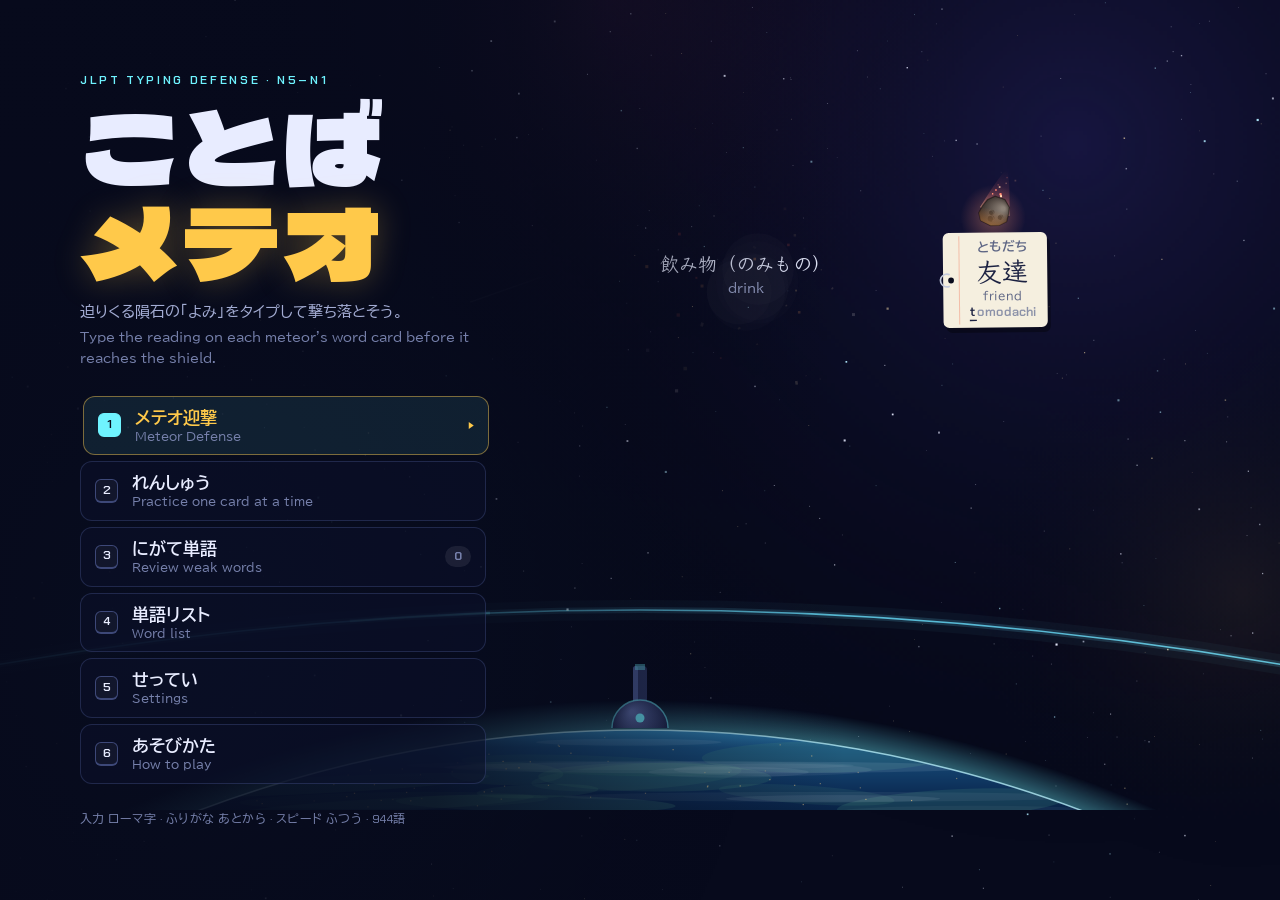
==== docs/index.html @ 87878b34 "Add Kotoba Meteor, a typing game for JLPT learners Type the reading on each meteor's word card to sh" ====
<!doctype html>
<html lang="ja">
<head>
<meta charset="utf-8">
<meta name="viewport" content="width=device-width, initial-scale=1, viewport-fit=cover">
<link rel="icon" href="data:image/svg+xml,%3Csvg xmlns='http://www.w3.org/2000/svg' viewBox='0 0 64 64'%3E%3Crect width='64' height='64' rx='14' fill='%23070a1c'/%3E%3Cpath d='M12 8 L36 32' stroke='%23ff9d3b' stroke-width='9' stroke-linecap='round' opacity='.55'/%3E%3Ccircle cx='39' cy='36' r='14' fill='%238d8278'/%3E%3Ccircle cx='35' cy='32' r='3.5' fill='%23564c46'/%3E%3Crect x='20' y='50' width='30' height='6' rx='2' fill='%23f5efdf'/%3E%3C/svg%3E">
<title>ことばメテオ</title>
<meta name="description" content="JLPT N5–N1 vocabulary typing game: shoot down meteors by typing the reading.">
<link rel="preconnect" href="https://fonts.googleapis.com">
<link rel="preconnect" href="https://fonts.gstatic.com" crossorigin>
<link rel="stylesheet" href="https://fonts.googleapis.com/css2?family=BIZ+UDPGothic:wght@400;700&family=Chakra+Petch:wght@500;600;700&family=Dela+Gothic+One&family=Klee+One:wght@600&display=swap">
<link rel="stylesheet" href="https://fonts.googleapis.com/css2?family=Yuji+Syuku&text=%E7%A7%80%E5%84%AA%E8%89%AF%E5%8F%AF%E4%B8%8D&display=swap">
<style>
/* Layout: full-bleed starfield canvas; console panels anchored left over the live demo;
   the study card is the one centered object. One deliberate dark look (deep space). */
:root {
  color-scheme: dark;
  /* palette */
  --space: #070a1c;   /* deep space */
  --star: #e8ecff;    /* text */
  --beam: #6ff3ff;    /* laser, focus, progress */
  --gold: #ffc94a;    /* score, primary action */
  --shu: #ee4b2b;     /* 朱 vermilion: red pen, hanko stamp */
  --paper: #f5efdf;   /* word-card paper */
  /* derived */
  --ink: #1c2242;
  --pencil: #5d6584;
  --haze: #a3acd3;
  --dim: #7680ab;
  --hull: rgba(12, 17, 42, 0.88);
  --hull-solid: #0c112a;
  --line: rgba(140, 160, 255, 0.18);
  --line-strong: rgba(140, 160, 255, 0.36);
  --beam-wash: rgba(111, 243, 255, 0.09);
  --scrim: rgba(7, 10, 28, 0.72);
  /* type */
  --font-display: "Dela Gothic One", "BIZ UDPGothic", "Hiragino Sans", sans-serif;
  --font-body: "BIZ UDPGothic", "Hiragino Sans", "Yu Gothic UI", "Yu Gothic", "Noto Sans JP", system-ui, sans-serif;
  --font-card: "Klee One", "BIZ UDPGothic", "Hiragino Mincho ProN", "Yu Mincho", serif;
  --font-hud: "Chakra Petch", "BIZ UDPGothic", ui-monospace, Menlo, Consolas, monospace;
  --font-stamp: "Yuji Syuku", "Klee One", "Hiragino Mincho ProN", serif;
  --radius: 12px;
}

[hidden] { display: none !important; }
*, *::before, *::after { box-sizing: border-box; }
html, body { height: 100%; }
body {
  margin: 0;
  background: var(--space);
  color: var(--star);
  font-family: var(--font-body);
  font-size: 15px;
  line-height: 1.6;
  overflow: hidden;
  -webkit-font-smoothing: antialiased;
}
#cv { position: fixed; inset: 0; width: 100%; height: 100%; display: block; }

#ui {
  position: fixed; inset: 0;
  display: grid;
  pointer-events: none;
  padding-top: env(safe-area-inset-top, 0px);
  padding-bottom: env(safe-area-inset-bottom, 0px);
  padding-left: max(16px, env(safe-area-inset-left, 0px));
  padding-right: max(16px, env(safe-area-inset-right, 0px));
}
.screen {
  grid-area: 1 / 1;
  min-width: 0; min-height: 0;
  overflow-y: auto;
  pointer-events: auto;
  display: grid;
  grid-template-columns: minmax(0, 1fr);
  padding-block: 24px;
}
.sr { position: absolute; width: 1px; height: 1px; overflow: hidden; clip: rect(0 0 0 0); white-space: nowrap; }
.en { display: block; color: var(--dim); font-size: 0.86em; }
small { font-size: 0.78em; }
kbd {
  font-family: var(--font-hud); font-size: 0.82em; font-weight: 600;
  display: inline-block; min-width: 1.9em; padding: 0.05em 0.45em; text-align: center;
  border: 1px solid var(--line-strong); border-bottom-width: 2px; border-radius: 6px;
  color: var(--star); background: rgba(255, 255, 255, 0.04);
}
code { font-family: var(--font-hud); color: var(--beam); font-size: 0.95em; }
button { font: inherit; color: inherit; }
button:focus-visible, input:focus-visible { outline: 2px solid var(--gold); outline-offset: 2px; }

/* ---------- title ---------- */
#scr-title { align-items: center; }
#scr-title::before {
  content: ""; position: fixed; inset: 0; z-index: -1; pointer-events: none;
  background: linear-gradient(90deg, rgba(7, 10, 28, 0.94) 0%, rgba(7, 10, 28, 0.78) 34%, rgba(7, 10, 28, 0) 66%);
}
.title-wrap { width: min(100%, 470px); display: grid; gap: clamp(14px, 3.4vh, 26px); padding-left: clamp(0px, 5vw, 64px); }
.eyebrow {
  margin: 0; font-family: var(--font-hud); font-weight: 600; font-size: 12px;
  letter-spacing: 0.22em; text-transform: uppercase; color: var(--beam);
}
.logo { margin: 6px 0 0; font-family: var(--font-display); font-weight: 400; font-size: clamp(44px, min(8.5vw, 12vh), 100px); line-height: 0.95; letter-spacing: 0.01em; }
.logo span { display: block; }
.logo .l2 { color: var(--gold); text-shadow: 0 0 34px rgba(255, 201, 74, 0.28); }
.lede { margin: 14px 0 0; color: var(--haze); text-wrap: pretty; }
.lede .en { margin-top: 4px; }
.menu { display: grid; gap: clamp(4px, 0.8vh, 6px); }
@media (max-height: 760px) { .mi { padding-block: 7px; } .lede { margin-top: 8px; } }
.mi {
  display: grid; grid-template-columns: auto 1fr auto; align-items: center; gap: 14px;
  padding: 10px 14px; text-align: left; cursor: pointer;
  background: rgba(12, 17, 42, 0.55); border: 1px solid var(--line); border-radius: var(--radius);
  transition: background-color 0.15s, border-color 0.15s, transform 0.15s;
}
.mi kbd { transition: background-color 0.15s, color 0.15s; }
.mi-t { display: grid; line-height: 1.3; }
.mi-t b { font-size: 17px; }
.mi-t small { color: var(--dim); font-size: 12px; }
.mi-go { color: var(--gold); font-size: 12px; }
.mi:hover, .mi:focus-visible { background: var(--beam-wash); border-color: var(--beam); outline: none; }
@media (hover: hover) and (min-width: 761px) { .mi:hover, .mi:focus-visible { transform: translateX(3px); } }
.mi:hover kbd, .mi:focus-visible kbd { background: var(--beam); color: var(--space); border-color: var(--beam); }
.mi.primary { border-color: rgba(255, 201, 74, 0.45); }
.mi.primary b { color: var(--gold); }
.badge {
  min-width: 26px; padding: 1px 8px; border-radius: 999px; text-align: center;
  font-family: var(--font-hud); font-size: 12px; font-weight: 700;
  background: var(--shu); color: #fff;
}
.badge[data-zero] { background: rgba(255, 255, 255, 0.08); color: var(--dim); }
.status { margin: 0; font-size: 12px; color: var(--dim); font-family: var(--font-hud); letter-spacing: 0.04em; }
.touch-note { display: none; margin: 0; padding: 10px 12px; border: 1px solid rgba(238, 75, 43, 0.5); border-radius: 10px; color: #ffd0c6; font-size: 13px; }
@media (hover: none) and (pointer: coarse) { .touch-note { display: block; } }
@media (max-width: 760px) {
  #scr-title::before { background: var(--scrim); }
  .title-wrap { padding-left: 0; margin: 0 auto; }
}

/* ---------- panels ---------- */
.panel {
  width: min(100%, 1000px); margin: auto;
  display: grid; gap: 20px; align-content: start;
  padding: clamp(18px, 3vw, 30px);
  background: var(--hull);
  border: 1px solid var(--line); border-radius: 18px;
  box-shadow: 0 30px 80px rgba(0, 0, 0, 0.5);
  backdrop-filter: blur(8px); -webkit-backdrop-filter: blur(8px);
}
.panel.narrow { width: min(100%, 760px); }
.panel-head { display: flex; align-items: center; gap: 12px 18px; flex-wrap: wrap; }
.panel-head h2, .panel h2 { margin: 0; font-size: 22px; line-height: 1.3; text-wrap: balance; }
h2 small, h3 small { font-weight: 400; color: var(--dim); margin-left: 6px; font-size: 13px; }
h3 { margin: 0; font-size: 16px; }
.back {
  padding: 7px 12px; border-radius: 9px; cursor: pointer;
  border: 1px solid var(--line); background: transparent; color: var(--haze); font-size: 14px;
}
.back small { color: var(--dim); }
.back:hover { border-color: var(--line-strong); color: var(--star); }
.note { margin: 0; color: var(--haze); font-size: 14px; max-width: 64em; }
.note .en { margin-top: 2px; }
.note.small { font-size: 12.5px; }

.btn {
  display: inline-flex; flex-direction: column; align-items: flex-start; gap: 1px;
  padding: 10px 16px; border-radius: 10px; cursor: pointer; line-height: 1.3;
  border: 1px solid var(--line-strong); background: rgba(255, 255, 255, 0.04);
  font-weight: 700; font-size: 15px; text-align: left;
}
.btn small { font-weight: 400; color: var(--dim); font-size: 11.5px; }
.btn:hover { border-color: var(--beam); background: var(--beam-wash); }
.btn.primary { background: var(--gold); color: var(--ink); border-color: var(--gold); }
.btn.primary small { color: rgba(28, 34, 66, 0.72); }
.btn.primary:hover { filter: brightness(1.06); }
.btn.danger { border-color: rgba(238, 75, 43, 0.6); color: #ffc2b6; }
.btn.danger.armed { background: var(--shu); color: #fff; border-color: var(--shu); }
.btn:disabled { opacity: 0.4; cursor: not-allowed; }
.row-actions { display: flex; flex-wrap: wrap; gap: 10px; }
.col-actions { display: grid; gap: 8px; }
.col-actions .btn { width: 100%; }

/* ---------- options (segmented) ---------- */
.opts { display: grid; gap: 14px; align-content: start; }
.opt { display: grid; gap: 6px; min-width: 0; }
.opt-label { font-size: 13px; font-weight: 700; color: var(--haze); }
.opt-label small { font-weight: 400; color: var(--dim); margin-left: 6px; font-size: 11.5px; }
.seg { display: flex; gap: 4px; padding: 4px; border: 1px solid var(--line); border-radius: 11px; background: rgba(0, 0, 0, 0.22); }
.seg button {
  flex: 1 1 0; min-width: 0; padding: 7px 8px; border: 0; border-radius: 8px; cursor: pointer;
  background: transparent; color: var(--haze); font-size: 14px; font-weight: 700; line-height: 1.25;
}
.seg button small { display: block; font-weight: 400; font-size: 11px; color: var(--dim); }
.seg button:hover { color: var(--star); background: rgba(255, 255, 255, 0.05); }
.seg button[aria-checked="true"] { background: var(--beam); color: var(--space); }
.seg button[aria-checked="true"] small { color: rgba(7, 10, 28, 0.66); }
.settings-grid { grid-template-columns: repeat(auto-fit, minmax(min(100%, 280px), 1fr)); gap: 16px 20px; }
.danger-zone {
  display: flex; align-items: center; justify-content: space-between; gap: 12px; flex-wrap: wrap;
  padding: 14px 16px; border: 1px dashed rgba(238, 75, 43, 0.4); border-radius: 12px;
}
.danger-zone small { display: block; color: var(--dim); font-size: 12px; }

/* ---------- level select ---------- */
.select-body { display: grid; grid-template-columns: minmax(0, 1.4fr) minmax(0, 1fr); gap: 24px; align-items: start; }
@media (max-width: 780px) { .select-body { grid-template-columns: minmax(0, 1fr); } }
.levels { display: grid; gap: 8px; }
.lv {
  width: 100%; cursor: pointer; text-align: left;
  display: grid; grid-template-columns: 70px minmax(0, 1fr) auto; grid-template-areas: "tag name meta" "tag bar bar";
  gap: 6px 14px; align-items: center;
  padding: 12px 16px; border-radius: 12px;
  border: 1px solid var(--line); background: rgba(255, 255, 255, 0.025);
  transition: background-color 0.15s, color 0.15s, transform 0.15s;
}
.lv:hover { border-color: var(--line-strong); }
.lv-tag { grid-area: tag; font-family: var(--font-display); font-size: 30px; line-height: 1; }
.lv-name { grid-area: name; font-weight: 700; min-width: 0; }
.lv-name small { color: var(--dim); font-weight: 400; margin-left: 6px; }
.lv-meta { grid-area: meta; font-family: var(--font-hud); font-size: 12px; color: var(--haze); text-align: right; font-variant-numeric: tabular-nums; }
.lv-bar { grid-area: bar; height: 4px; border-radius: 2px; overflow: hidden; background: rgba(255, 255, 255, 0.08); }
.lv-bar i { display: block; height: 100%; background: var(--beam); }
.lv[aria-checked="true"] {
  background: var(--paper); color: var(--ink); border-color: var(--paper);
  box-shadow: 0 12px 32px rgba(0, 0, 0, 0.4); transform: translateX(4px);
}
.lv[aria-checked="true"] .lv-name small, .lv[aria-checked="true"] .lv-meta { color: var(--pencil); }
.lv[aria-checked="true"] .lv-bar { background: rgba(28, 34, 66, 0.12); }
.lv[aria-checked="true"] .lv-bar i { background: var(--shu); }
.lv:disabled { opacity: 0.45; cursor: not-allowed; }
@media (max-width: 520px) {
  .lv { grid-template-columns: 54px minmax(0, 1fr); grid-template-areas: "tag name" "tag meta" "tag bar"; padding: 10px 12px; }
  .lv-tag { font-size: 24px; }
  .lv-meta { text-align: left; }
}
.launch {
  margin-top: 8px; width: 100%; cursor: pointer;
  display: flex; align-items: center; justify-content: space-between; gap: 12px;
  padding: 14px 20px; border: 0; border-radius: 12px;
  background: var(--gold); color: var(--ink);
  font-family: var(--font-display); font-size: 26px;
  box-shadow: 0 10px 30px rgba(255, 201, 74, 0.22);
}
.launch small { font-family: var(--font-hud); font-size: 13px; font-weight: 700; letter-spacing: 0.18em; }
.launch:hover { filter: brightness(1.06); }

/* ---------- word rows (weak list, results) ---------- */
.wordrows { list-style: none; margin: 0; padding: 0; display: grid; gap: 6px; }
.wr {
  display: grid; grid-template-columns: auto minmax(4.5em, max-content) minmax(0, 1fr) minmax(0, 1.4fr) auto; align-items: center; gap: 4px 14px;
  padding: 8px 12px; border-radius: 10px; background: rgba(255, 255, 255, 0.03); border: 1px solid var(--line);
}
.wr-w { font-family: var(--font-card); font-weight: 600; font-size: 22px; line-height: 1.2; }
.wr-r { color: var(--haze); line-height: 1.3; min-width: 0; }
.wr-r i { display: block; font-style: normal; font-family: var(--font-hud); color: var(--dim); font-size: 12px; }
.wr-m { color: var(--haze); font-size: 13.5px; min-width: 0; }
.wr-tag { font-size: 12px; font-weight: 700; white-space: nowrap; padding: 2px 8px; border-radius: 999px; border: 1px solid currentColor; }
.wr-tag.hit { color: #ff9c86; }
.wr-tag.hint { color: var(--gold); }
.wr-tag.miss { color: var(--haze); }
.wr-tag.ok { color: var(--beam); }
@media (max-width: 620px) {
  .wr { grid-template-columns: auto minmax(0, max-content) minmax(0, 1fr); }
  .wr-m { grid-column: 2 / -1; }
  .wr-tag { grid-column: 2 / -1; justify-self: start; }
}
.say {
  width: 32px; height: 32px; display: grid; place-items: center; cursor: pointer;
  border-radius: 50%; border: 1px solid var(--line-strong); background: transparent; color: var(--beam);
}
.say:hover { background: var(--beam-wash); }
.say svg { width: 15px; height: 15px; }
.empty { padding: 26px; text-align: center; color: var(--dim); border: 1px dashed var(--line-strong); border-radius: 12px; }

/* ---------- word list ---------- */
.words-tools { display: flex; flex-wrap: wrap; gap: 12px; align-items: center; justify-content: space-between; }
.tabs { display: flex; flex-wrap: wrap; gap: 4px; }
.tabs button {
  padding: 6px 12px; border-radius: 8px; cursor: pointer; font-weight: 700; font-size: 14px;
  border: 1px solid var(--line); background: transparent; color: var(--haze);
}
.tabs button[aria-selected="true"] { background: var(--paper); color: var(--ink); border-color: var(--paper); }
.search input {
  width: min(100%, 300px); padding: 8px 12px; border-radius: 9px;
  border: 1px solid var(--line-strong); background: rgba(0, 0, 0, 0.25); color: var(--star); font: inherit; font-size: 14px;
}
.table-wrap { overflow: auto; max-height: min(58vh, 640px); border: 1px solid var(--line); border-radius: 12px; }
.table-wrap.plain { max-height: none; }
table { border-collapse: collapse; width: 100%; min-width: 640px; }
.tips { min-width: 520px; }
th, td { padding: 7px 12px; text-align: left; border-bottom: 1px solid var(--line); vertical-align: middle; }
th { position: sticky; top: 0; z-index: 1; background: var(--hull-solid); font-size: 12px; color: var(--haze); white-space: nowrap; }
th small { color: var(--dim); font-weight: 400; }
td.w { font-family: var(--font-card); font-weight: 600; font-size: 20px; white-space: nowrap; }
td.r { color: var(--haze); white-space: nowrap; }
td.ro { font-family: var(--font-hud); color: var(--dim); font-size: 13px; }
td.m { color: var(--haze); font-size: 13.5px; }
td.rec { font-family: var(--font-hud); font-size: 12px; color: var(--dim); white-space: nowrap; font-variant-numeric: tabular-nums; }
td.rec .weak { color: #ff9c86; font-weight: 700; }
td.rec .good { color: var(--beam); }
.tips td:first-child { font-family: var(--font-card); font-size: 18px; white-space: nowrap; }
.tips td.tip-en { color: var(--dim); font-size: 13px; }

/* ---------- how to ---------- */
.howto { margin: 0; padding-left: 1.4em; display: grid; gap: 14px; max-width: 62em; }
.howto li::marker { font-family: var(--font-hud); color: var(--beam); }
.howto b { display: block; font-size: 16px; }
.howto span { display: block; color: var(--haze); }
.howto-keys { display: flex; flex-wrap: wrap; gap: 10px 22px; color: var(--haze); }
.howto-keys small { color: var(--dim); }

/* ---------- practice ---------- */
#scr-practice { align-items: start; }
.practice { width: min(100%, 860px); margin: 0 auto; display: grid; gap: 16px; }
.p-head { display: flex; align-items: center; gap: 10px 16px; flex-wrap: wrap; }
.p-level { font-weight: 700; color: var(--haze); }
.p-stats { margin-left: auto; display: flex; gap: 18px; font-family: var(--font-hud); font-variant-numeric: tabular-nums; }
.p-stats span { display: grid; line-height: 1.15; text-align: right; }
.p-stats small { font-size: 10px; letter-spacing: 0.16em; color: var(--dim); }
.p-stats b { font-size: 18px; }
.p-progress { height: 4px; border-radius: 2px; overflow: hidden; background: rgba(255, 255, 255, 0.08); }
.p-progress i { display: block; height: 100%; width: 0; background: var(--beam); transition: width 0.3s; }
.p-card {
  position: relative; min-height: 270px;
  display: grid; justify-items: center; align-content: center; gap: 4px;
  padding: 26px 30px 24px 64px; text-align: center;
  background: var(--paper); color: var(--ink); border-radius: 16px;
  box-shadow: 0 26px 60px rgba(0, 0, 0, 0.5);
}
.p-card::before {
  content: ""; position: absolute; left: 22px; top: 50%; width: 14px; height: 14px; margin-top: -7px;
  border-radius: 50%; background: var(--space); box-shadow: inset 0 1px 3px rgba(0, 0, 0, 0.7);
}
.p-card::after {
  content: ""; position: absolute; left: 4px; top: 50%; width: 34px; height: 34px; margin-top: -17px;
  border-radius: 50%; border: 3px solid #c3c9dc; border-right-color: transparent; transform: rotate(-12deg);
}
.p-card > .p-rule { position: absolute; left: 48px; top: 10px; bottom: 10px; width: 1px; background: rgba(238, 75, 43, 0.3); }
.p-prompt { font-weight: 700; font-size: clamp(22px, 4vw, 30px); line-height: 1.3; }
.p-prompt:empty, .p-mean:empty { display: none; }
.p-furi { font-weight: 700; font-size: 20px; letter-spacing: 0.08em; color: var(--pencil); min-height: 1.5em; }
.p-word { font-family: var(--font-card); font-weight: 600; font-size: clamp(44px, 9vw, 78px); line-height: 1.15; }
.p-word:empty { display: none; }
.p-mean { color: var(--pencil); font-size: 16px; }
.p-roma { font-family: var(--font-hud); font-size: 24px; font-weight: 600; letter-spacing: 0.05em; color: #8b91a8; min-height: 1.5em; margin-top: 4px; }
.p-roma .next { color: var(--ink); text-decoration: underline; text-decoration-thickness: 2px; text-underline-offset: 6px; }
.p-roma .caret { color: var(--pencil); animation: blink 1s steps(1) infinite; }
.done { color: var(--shu); }
.p-card.shake { animation: shake 0.24s; }
.p-card.good { box-shadow: 0 0 0 3px var(--beam), 0 26px 60px rgba(0, 0, 0, 0.5); }
.p-mark { position: absolute; right: 22px; top: 16px; width: 70px; height: 70px; overflow: visible; }
.p-mark path, .p-mark ellipse { fill: none; stroke: var(--shu); stroke-width: 5; stroke-linecap: round; stroke-linejoin: round; stroke-dasharray: 300; stroke-dashoffset: 300; animation: draw 0.45s ease-out forwards; }
.p-help { margin: 0; text-align: center; color: var(--dim); font-size: 13px; }

/* ---------- on-screen keyboard ---------- */
.kb { --u: clamp(22px, 5.4vw, 46px); --g: clamp(3px, 0.6vw, 5px); display: grid; gap: var(--g); justify-content: center; user-select: none; }
.kb[hidden] { display: none; }
.kb-row { display: flex; gap: var(--g); padding-left: calc(var(--indent, 0) * var(--u)); }
.kb-key {
  position: relative; width: var(--u); height: calc(var(--u) * 1.06); flex: none;
  display: grid; place-items: center; border-radius: 7px;
  background: rgba(255, 255, 255, 0.05); border: 1px solid var(--line);
  color: var(--haze); font-weight: 700; font-size: calc(var(--u) * 0.38);
  transition: background-color 0.1s, color 0.1s;
}
.kb-key i { position: absolute; right: 4px; bottom: 1px; font-style: normal; font-family: var(--font-hud); font-size: calc(var(--u) * 0.22); color: var(--dim); }
.kb-key s { position: absolute; left: 4px; top: 1px; text-decoration: none; font-size: calc(var(--u) * 0.24); color: var(--dim); }
.kb-key.home::after { content: ""; position: absolute; bottom: 4px; left: 35%; width: 30%; height: 2px; border-radius: 1px; background: var(--dim); }
.kb-key.wide { width: calc(var(--u) * 1.7); font-size: calc(var(--u) * 0.26); }
.kb-key.next { background: var(--beam); color: var(--space); border-color: var(--beam); box-shadow: 0 0 18px rgba(111, 243, 255, 0.55); }
.kb-key.next i, .kb-key.next s { color: rgba(7, 10, 28, 0.7); }

/* ---------- pause ---------- */
#scr-pause { place-items: center; }
#scr-pause::before { content: ""; position: fixed; inset: 0; z-index: -1; background: var(--scrim); }
.panel.pause { width: min(100%, 360px); }

/* ---------- result ---------- */
.result { width: min(100%, 980px); }
.r-top { display: grid; grid-template-columns: auto minmax(0, 1fr); gap: 20px 32px; align-items: center; }
@media (max-width: 640px) { .r-top { grid-template-columns: minmax(0, 1fr); justify-items: start; } }
.stamp-wrap { display: grid; justify-items: center; gap: 8px; }
.stamp {
  width: 148px; height: 148px; border-radius: 50%;
  display: grid; place-items: center;
  border: 6px solid var(--shu); color: var(--shu);
  box-shadow: inset 0 0 0 4px rgba(7, 10, 28, 0.9), inset 0 0 0 6px var(--shu);
  font-family: var(--font-stamp); font-size: 80px; line-height: 1;
  transform: rotate(-9deg);
  animation: stamp 0.5s cubic-bezier(0.2, 1.4, 0.4, 1) both;
}
.stamp.two { font-size: 54px; }
.stamp-en { font-family: var(--font-hud); font-size: 12px; letter-spacing: 0.2em; text-transform: uppercase; color: var(--shu); }
.r-head { display: grid; gap: 8px; min-width: 0; }
.r-head h2 { font-size: 28px; }
.r-msg { margin: 0; color: var(--haze); }
.r-stats { display: grid; grid-template-columns: repeat(auto-fit, minmax(118px, 1fr)); gap: 10px 18px; margin-top: 6px; }
.stat { display: grid; gap: 0; line-height: 1.25; }
.stat b { font-family: var(--font-hud); font-size: 26px; font-variant-numeric: tabular-nums; }
.stat b.gold { color: var(--gold); }
.stat span { font-size: 12px; color: var(--dim); }
.stat em { font-style: normal; font-size: 11px; color: var(--gold); font-family: var(--font-hud); letter-spacing: 0.1em; }
.r-review { display: grid; gap: 10px; }
.r-review .wordrows { max-height: min(38vh, 420px); overflow-y: auto; }

/* ---------- floating bits ---------- */
#pause-btn {
  position: fixed; z-index: 5; cursor: pointer;
  right: calc(16px + env(safe-area-inset-right, 0px)); bottom: calc(14px + env(safe-area-inset-bottom, 0px));
  padding: 6px 12px; border-radius: 9px; border: 1px solid var(--line-strong);
  background: rgba(12, 17, 42, 0.7); color: var(--haze); font-size: 14px;
}
#pause-btn small { color: var(--dim); }
#toast {
  position: fixed; z-index: 20; left: 50%; transform: translateX(-50%);
  bottom: calc(24px + env(safe-area-inset-bottom, 0px));
  max-width: calc(100% - 32px); padding: 10px 16px; border-radius: 10px;
  background: var(--hull-solid); border: 1px solid var(--line-strong); font-size: 14px;
  box-shadow: 0 10px 30px rgba(0, 0, 0, 0.5);
}

@keyframes shake { 0%, 100% { transform: translateX(0); } 25% { transform: translateX(-8px); } 50% { transform: translateX(7px); } 75% { transform: translateX(-4px); } }
@keyframes blink { 50% { opacity: 0; } }
@keyframes draw { to { stroke-dashoffset: 0; } }
@keyframes stamp { from { opacity: 0; transform: rotate(-9deg) scale(1.9); } to { opacity: 1; transform: rotate(-9deg) scale(1); } }
@media (prefers-reduced-motion: reduce) {
  *, *::before, *::after { animation-duration: 0.001ms !important; transition-duration: 0.001ms !important; }
}
</style>
</head>
<body>
<canvas id="cv" aria-hidden="true"></canvas>

<div id="ui" lang="ja">

  <!-- TITLE -->
  <section class="screen" id="scr-title" hidden>
    <div class="title-wrap">
      <div class="brand">
        <p class="eyebrow">JLPT Typing Defense · N5–N1</p>
        <h1 class="logo"><span class="l1">ことば</span><span class="l2">メテオ</span></h1>
        <p class="lede">迫りくる隕石の「よみ」をタイプして撃ち落とそう。<span class="en">Type the reading on each meteor's word card before it reaches the shield.</span></p>
      </div>
      <nav class="menu" aria-label="Main menu">
        <button class="mi primary" type="button" data-act="meteor"><kbd>1</kbd><span class="mi-t"><b>メテオ迎撃</b><small>Meteor Defense</small></span><span class="mi-go" aria-hidden="true">▶</span></button>
        <button class="mi" type="button" data-act="practice"><kbd>2</kbd><span class="mi-t"><b>れんしゅう</b><small>Practice one card at a time</small></span></button>
        <button class="mi" type="button" data-act="weak"><kbd>3</kbd><span class="mi-t"><b>にがて単語</b><small>Review weak words</small></span><span class="badge" id="weak-badge">0</span></button>
        <button class="mi" type="button" data-act="words"><kbd>4</kbd><span class="mi-t"><b>単語リスト</b><small>Word list</small></span></button>
        <button class="mi" type="button" data-act="settings"><kbd>5</kbd><span class="mi-t"><b>せってい</b><small>Settings</small></span></button>
        <button class="mi" type="button" data-act="howto"><kbd>6</kbd><span class="mi-t"><b>あそびかた</b><small>How to play</small></span></button>
      </nav>
      <p class="status" id="title-status"></p>
      <p class="touch-note">キーボードのあるパソコンで遊んでください。<span class="en">This game needs a physical keyboard.</span></p>
    </div>
  </section>

  <!-- LEVEL SELECT -->
  <section class="screen" id="scr-select" hidden>
    <div class="panel">
      <header class="panel-head">
        <button class="back" type="button" data-back>← もどる <small>Back</small></button>
        <h2 id="sel-title">メテオ迎撃 <small>Meteor Defense</small></h2>
      </header>
      <div class="select-body">
        <div class="levels" id="levels" role="radiogroup" aria-label="Level"></div>
        <div class="options">
          <div class="opts" id="sel-opts"></div>
          <button class="launch" type="button" id="launch"><span>発進</span><small>LAUNCH ⏎</small></button>
        </div>
      </div>
    </div>
  </section>

  <!-- WEAK WORDS -->
  <section class="screen" id="scr-weak" hidden>
    <div class="panel">
      <header class="panel-head">
        <button class="back" type="button" data-back>← もどる <small>Back</small></button>
        <h2>にがて単語 <small>Weak words</small></h2>
      </header>
      <p class="note">シールドに当たった単語や、ヒントを使った単語がここに集まります。ヒントなしで正しく打つと消えていきます。<span class="en">Words that hit the shield or needed a hint collect here. Type them right without a hint and they clear.</span></p>
      <div class="row-actions" id="weak-actions">
        <button class="btn primary" type="button" data-act="weak-meteor">メテオで復習 <small>Meteor review</small></button>
        <button class="btn" type="button" data-act="weak-practice">れんしゅうで復習 <small>Practice review</small></button>
      </div>
      <ul class="wordrows" id="weak-list"></ul>
    </div>
  </section>

  <!-- WORD LIST -->
  <section class="screen" id="scr-words" hidden>
    <div class="panel">
      <header class="panel-head">
        <button class="back" type="button" data-back>← もどる <small>Back</small></button>
        <h2>単語リスト <small>Word list</small></h2>
      </header>
      <div class="words-tools">
        <div class="tabs" id="word-tabs" role="tablist" aria-label="Level"></div>
        <label class="search" for="word-search"><span class="sr">Search</span>
          <input id="word-search" type="search" placeholder="検索 · 漢字 / かな / English" autocomplete="off" spellcheck="false">
        </label>
      </div>
      <p class="note small" id="word-count"></p>
      <div class="table-wrap">
        <table>
          <thead><tr><th><span class="sr">Listen</span></th><th>単語 <small>Word</small></th><th>よみ <small>Reading</small></th><th>ローマ字</th><th>意味 <small>Meaning</small></th><th>記録 <small>Record</small></th></tr></thead>
          <tbody id="word-tbody"></tbody>
        </table>
      </div>
    </div>
  </section>

  <!-- SETTINGS -->
  <section class="screen" id="scr-settings" hidden>
    <div class="panel narrow">
      <header class="panel-head">
        <button class="back" type="button" data-back>← もどる <small>Back</small></button>
        <h2>せってい <small>Settings</small></h2>
      </header>
      <div class="opts settings-grid" id="settings-opts"></div>
      <div class="danger-zone">
        <div><b>記録をリセット</b><small>Clears scores, weak words and learned spellings in this browser.</small></div>
        <button class="btn danger" type="button" id="reset-btn">リセット <small>Reset</small></button>
      </div>
      <p class="note small">記録はこのブラウザの中だけに保存されます。<span class="en">Progress is saved in this browser only.</span></p>
    </div>
  </section>

  <!-- HOW TO PLAY -->
  <section class="screen" id="scr-howto" hidden>
    <div class="panel narrow">
      <header class="panel-head">
        <button class="back" type="button" data-back>← もどる <small>Back</small></button>
        <h2>あそびかた <small>How to play</small></h2>
      </header>
      <ol class="howto">
        <li><b>単語カードの「よみ」をタイプ</b><span>隕石には単語カードがついています。よみを最後まで打つとレーザーで爆破。</span><span class="en">Each meteor carries a word card. Type its reading to the end and the laser destroys it.</span></li>
        <li><b>ふりがなは後から出る</b><span>「あとから」設定では数秒後にふりがなが出ます。出る前に打てばスコア ×1.5。</span><span class="en">With Delayed furigana the reading appears after a few seconds. Type it before then for a ×1.5 bonus.</span></li>
        <li><b>シールドを守る</b><span>隕石がシールドに当たると1ダメージ。5回で終わり。3ウェーブのあとに巨大隕石が来ます。</span><span class="en">A meteor that reaches the shield costs one cell; five and the mission ends. A giant meteor follows three waves.</span></li>
        <li><b>まちがえた単語は復習</b><span>当たった単語・ヒントを使った単語は「にがて単語」に入り、次から出やすくなります。</span><span class="en">Missed and hinted words go to Weak words and come up more often.</span></li>
      </ol>
      <div class="howto-keys">
        <span><kbd>Space</kbd> ヒント <small>Hint</small></span>
        <span><kbd>Backspace</kbd> ねらいを解除 <small>Release target</small></span>
        <span><kbd>Esc</kbd> ポーズ <small>Pause</small></span>
      </div>
      <h3>ローマ字のコツ <small>Romaji tips</small></h3>
      <div class="table-wrap plain">
        <table class="tips">
          <tbody>
            <tr><td>ん</td><td><code>nn</code> · 子音の前は <code>n</code> でもOK</td><td class="tip-en">nn; a single n works before most consonants (kanji)</td></tr>
            <tr><td>っ</td><td>次の子音を重ねる <code>kk</code> <code>tt</code> <code>ss</code> · <code>xtu</code></td><td class="tip-en">double the next consonant, or xtu / ltu</td></tr>
            <tr><td>しゃ ちゃ じゃ</td><td><code>sha</code> <code>cha</code> <code>ja</code> · <code>sya</code> <code>tya</code> <code>zya</code></td><td class="tip-en">both spelling systems are accepted</td></tr>
            <tr><td>ー</td><td><code>-</code> (マイナスキー)</td><td class="tip-en">the minus key</td></tr>
            <tr><td>を · づ · ぢ</td><td><code>wo</code> · <code>du</code> · <code>di</code></td><td class="tip-en">as an IME expects them</td></tr>
          </tbody>
        </table>
      </div>
      <p class="note small">かな入力は日本語(JIS)配列キーボード用です。濁音は「か」+「゛」のように2打で入力します。<span class="en">Kana input follows the Japanese JIS layout; voiced kana take two keys, e.g. か then ゛.</span></p>
    </div>
  </section>

  <!-- PRACTICE -->
  <section class="screen" id="scr-practice" hidden>
    <div class="practice">
      <header class="p-head">
        <button class="back" type="button" data-act="practice-quit">✕ やめる <small>Esc</small></button>
        <span class="p-level" id="p-level"></span>
        <span class="p-stats">
          <span><small>WORD</small><b id="p-count">1/20</b></span>
          <span><small>TIME</small><b id="p-time">0:00</b></span>
          <span><small>ACC</small><b id="p-acc">100%</b></span>
        </span>
      </header>
      <div class="p-progress"><i id="p-bar"></i></div>
      <div class="p-card" id="p-card">
        <i class="p-rule" aria-hidden="true"></i>
        <div class="p-prompt" id="p-prompt"></div>
        <div class="p-furi" id="p-furi"></div>
        <div class="p-word" id="p-word"></div>
        <div class="p-mean" id="p-mean"></div>
        <div class="p-roma" id="p-roma"></div>
        <svg class="p-mark" id="p-mark" viewBox="0 0 80 80" aria-hidden="true"></svg>
      </div>
      <p class="p-help" id="p-help"><kbd>Space</kbd> ヒント Hint · <kbd>Esc</kbd> やめる Quit</p>
      <div class="kb" id="p-kbd" aria-hidden="true"></div>
    </div>
  </section>

  <!-- PAUSE -->
  <section class="screen" id="scr-pause" hidden>
    <div class="panel pause">
      <h2>ポーズ <small>Paused</small></h2>
      <div class="col-actions">
        <button class="btn primary" type="button" data-act="resume">つづける <small>Resume · Esc</small></button>
        <button class="btn" type="button" data-act="retry">やりなおす <small>Restart</small></button>
        <button class="btn" type="button" data-act="menu">メニューへ <small>Quit to menu</small></button>
      </div>
    </div>
  </section>

  <!-- RESULT -->
  <section class="screen" id="scr-result" hidden>
    <div class="panel result">
      <div class="r-top">
        <div class="stamp-wrap">
          <div class="stamp" id="r-stamp">優</div>
          <div class="stamp-en" id="r-grade-en">Very good</div>
        </div>
        <div class="r-head">
          <p class="eyebrow" id="r-eyebrow">MISSION COMPLETE</p>
          <h2 id="r-title">ミッション達成</h2>
          <p class="r-msg" id="r-msg"></p>
          <div class="r-stats" id="r-stats"></div>
        </div>
      </div>
      <div class="r-review">
        <h3 id="r-review-h">ふくしゅう <small>Review these words</small></h3>
        <ul class="wordrows" id="r-list"></ul>
      </div>
      <div class="row-actions">
        <button class="btn primary" type="button" data-act="retry">もう一度 <small>Retry · Enter</small></button>
        <button class="btn" type="button" data-act="review-missed" id="r-review-btn">この単語をれんしゅう <small>Practice these</small></button>
        <button class="btn" type="button" data-act="menu">メニュー <small>Menu · Esc</small></button>
      </div>
    </div>
  </section>
</div>

<button id="pause-btn" type="button" hidden aria-label="Pause">❚❚ <small>Esc</small></button>
<div id="toast" role="status" aria-live="polite" hidden></div>

<script>
'use strict';
/* ============================================================
   DATA — vocabulary by level.
   One entry per line:  word|reading|meaning
   An empty reading means the word is written in kana and is its own reading.
   JLPT has published no official word lists since 2010, so levels follow
   the commonly used community lists and are approximate.
   ============================================================ */

const LEVEL_INFO = [
  { id: 'kana', tag: 'かな', name: 'かな', en: 'Kana', mult: 1.0 },
  { id: 'N5', tag: 'N5', name: '入門', en: 'Beginner', mult: 1.0 },
  { id: 'N4', tag: 'N4', name: '初級', en: 'Elementary', mult: 1.2 },
  { id: 'N3', tag: 'N3', name: '中級', en: 'Intermediate', mult: 1.4 },
  { id: 'N2', tag: 'N2', name: '中上級', en: 'Upper-intermediate', mult: 1.6 },
  { id: 'N1', tag: 'N1', name: '上級', en: 'Advanced', mult: 1.8 },
];

const VOCAB_RAW = {
kana: `
いぬ||dog
ねこ||cat
さかな||fish
とり||bird
うま||horse
さくら||cherry blossom
すし||sushi
そば||soba noodles
みそ||miso
おちゃ||green tea
ごはん||rice; meal
ありがとう||thank you
おはよう||good morning
こんにちは||hello
こんばんは||good evening
さようなら||goodbye
すみません||excuse me; sorry
おやすみ||good night
いただきます||said before eating
ごちそうさま||thanks for the meal
はい||yes
いいえ||no
これ||this
それ||that
あれ||that (over there)
どこ||where
だれ||who
なに||what
いつ||when
いくら||how much
とても||very
ちょっと||a little
もっと||more
ゆっくり||slowly
いっしょに||together
たくさん||a lot
きれい||pretty; clean
かわいい||cute
おいしい||delicious
たのしい||fun
うれしい||glad; happy
すごい||amazing
げんき||healthy; energetic
ひらがな||hiragana
かたかな||katakana
きっぷ||ticket
しゅくだい||homework
りょこう||travel
テレビ||television
ラジオ||radio
カメラ||camera
パン||bread
コーヒー||coffee
ジュース||juice
ケーキ||cake
アイス||ice cream
レストラン||restaurant
ホテル||hotel
デパート||department store
コンビニ||convenience store
スーパー||supermarket
バス||bus
タクシー||taxi
トイレ||toilet
シャワー||shower
ベッド||bed
ドア||door
テーブル||table
パソコン||personal computer
スマホ||smartphone
ゲーム||game
サッカー||soccer
テニス||tennis
ピアノ||piano
ギター||guitar
ノート||notebook
ボールペン||ballpoint pen
シャツ||shirt
スカート||skirt
メール||email
インターネット||internet
アニメ||anime
チョコレート||chocolate
ハンバーガー||hamburger
パーティー||party
ニュース||news
メニュー||menu
チケット||ticket
エレベーター||elevator
コンピューター||computer
フォーク||fork
ナイフ||knife
スプーン||spoon
ファイル||file
ソファ||sofa
チェック||check
カレー||curry
ラーメン||ramen
アメリカ||America
イギリス||the UK
フランス||France
ベトナム||Vietnam
インドネシア||Indonesia
ブラジル||Brazil
`,

N5: `
学校|がっこう|school
先生|せんせい|teacher
学生|がくせい|student
大学|だいがく|university
友達|ともだち|friend
日本|にほん|Japan
日本語|にほんご|Japanese (language)
英語|えいご|English (language)
今日|きょう|today
明日|あした|tomorrow
昨日|きのう|yesterday
毎日|まいにち|every day
毎朝|まいあさ|every morning
今週|こんしゅう|this week
先週|せんしゅう|last week
来週|らいしゅう|next week
今年|ことし|this year
去年|きょねん|last year
来年|らいねん|next year
時間|じかん|time; hours
時計|とけい|clock; watch
午前|ごぜん|morning; a.m.
午後|ごご|afternoon; p.m.
天気|てんき|weather
元気|げんき|healthy; energetic
電気|でんき|electricity; light
電車|でんしゃ|train
電話|でんわ|telephone
自転車|じてんしゃ|bicycle
自動車|じどうしゃ|automobile
車|くるま|car
駅|えき|station
道|みち|road; way
銀行|ぎんこう|bank
病院|びょういん|hospital
会社|かいしゃ|company
会社員|かいしゃいん|office worker
図書館|としょかん|library
映画|えいが|movie
音楽|おんがく|music
写真|しゃしん|photograph
新聞|しんぶん|newspaper
雑誌|ざっし|magazine
手紙|てがみ|letter
切手|きって|postage stamp
辞書|じしょ|dictionary
鉛筆|えんぴつ|pencil
部屋|へや|room
家族|かぞく|family
両親|りょうしん|parents
兄弟|きょうだい|siblings
父|ちち|(my) father
母|はは|(my) mother
兄|あに|(my) older brother
姉|あね|(my) older sister
弟|おとうと|younger brother
妹|いもうと|younger sister
子供|こども|child
大人|おとな|adult
男の子|おとこのこ|boy
女の子|おんなのこ|girl
外国|がいこく|foreign country
外国人|がいこくじん|foreigner
山|やま|mountain
川|かわ|river
海|うみ|sea
空|そら|sky
雨|あめ|rain
雪|ゆき|snow
花|はな|flower
水|みず|water
魚|さかな|fish
肉|にく|meat
野菜|やさい|vegetable
果物|くだもの|fruit
牛乳|ぎゅうにゅう|milk
お茶|おちゃ|(green) tea
朝ご飯|あさごはん|breakfast
晩ご飯|ばんごはん|dinner
食べ物|たべもの|food
飲み物|のみもの|drink
買い物|かいもの|shopping
料理|りょうり|cooking; cuisine
旅行|りょこう|trip; travel
勉強|べんきょう|study
宿題|しゅくだい|homework
質問|しつもん|question
問題|もんだい|problem; question
漢字|かんじ|kanji
言葉|ことば|word; language
名前|なまえ|name
誕生日|たんじょうび|birthday
休み|やすみ|rest; holiday
仕事|しごと|work; job
春|はる|spring
夏|なつ|summer
秋|あき|autumn
冬|ふゆ|winter
朝|あさ|morning
夜|よる|night
夕方|ゆうがた|evening
半分|はんぶん|half
左|ひだり|left
右|みぎ|right
上|うえ|above; up
下|した|below; down
前|まえ|front; before
後ろ|うしろ|behind
外|そと|outside
中|なか|inside
東|ひがし|east
西|にし|west
南|みなみ|south
北|きた|north
目|め|eye
耳|みみ|ear
口|くち|mouth
手|て|hand
足|あし|foot; leg
頭|あたま|head
顔|かお|face
病気|びょうき|illness
薬|くすり|medicine
お金|おかね|money
動物|どうぶつ|animal
犬|いぬ|dog
猫|ねこ|cat
大きい|おおきい|big
小さい|ちいさい|small
新しい|あたらしい|new
古い|ふるい|old (not new)
高い|たかい|tall; expensive
安い|やすい|cheap
長い|ながい|long
短い|みじかい|short
暑い|あつい|hot (weather)
寒い|さむい|cold (weather)
白い|しろい|white
黒い|くろい|black
赤い|あかい|red
青い|あおい|blue
楽しい|たのしい|fun; enjoyable
難しい|むずかしい|difficult
忙しい|いそがしい|busy
面白い|おもしろい|interesting
有名|ゆうめい|famous
大切|たいせつ|important; precious
大丈夫|だいじょうぶ|all right; OK
上手|じょうず|skillful
下手|へた|unskillful
好き|すき|liked; favorite
便利|べんり|convenient
静か|しずか|quiet
食べる|たべる|to eat
飲む|のむ|to drink
見る|みる|to see; to watch
聞く|きく|to listen; to ask
読む|よむ|to read
書く|かく|to write
話す|はなす|to speak
行く|いく|to go
来る|くる|to come
帰る|かえる|to go home
歩く|あるく|to walk
泳ぐ|およぐ|to swim
買う|かう|to buy
休む|やすむ|to rest
起きる|おきる|to get up
寝る|ねる|to sleep
働く|はたらく|to work
教える|おしえる|to teach
習う|ならう|to learn
覚える|おぼえる|to memorize
忘れる|わすれる|to forget
入る|はいる|to enter
出る|でる|to go out; to leave
待つ|まつ|to wait
住む|すむ|to live (reside)
使う|つかう|to use
作る|つくる|to make
立つ|たつ|to stand
座る|すわる|to sit
一人|ひとり|one person; alone
二人|ふたり|two people
三つ|みっつ|three (things)
九つ|ここのつ|nine (things)
`,

N4: `
会議|かいぎ|meeting
意見|いけん|opinion
経験|けいけん|experience
説明|せつめい|explanation
準備|じゅんび|preparation
予定|よてい|plan; schedule
予約|よやく|reservation
約束|やくそく|promise
連絡|れんらく|contact
相談|そうだん|consultation
研究|けんきゅう|research
試験|しけん|exam
授業|じゅぎょう|class; lesson
教室|きょうしつ|classroom
教育|きょういく|education
文化|ぶんか|culture
文学|ぶんがく|literature
歴史|れきし|history
地理|ちり|geography
科学|かがく|science
数学|すうがく|mathematics
世界|せかい|world
社会|しゃかい|society
政治|せいじ|politics
経済|けいざい|economy
産業|さんぎょう|industry
工場|こうじょう|factory
空港|くうこう|airport
飛行機|ひこうき|airplane
地下鉄|ちかてつ|subway
交通|こうつう|traffic
事故|じこ|accident
運転|うんてん|driving
運動|うんどう|exercise
趣味|しゅみ|hobby
興味|きょうみ|interest
生活|せいかつ|daily life
習慣|しゅうかん|custom; habit
季節|きせつ|season
景色|けしき|scenery
台風|たいふう|typhoon
地震|じしん|earthquake
火事|かじ|fire (disaster)
警察|けいさつ|police
安全|あんぜん|safety
危険|きけん|danger
心配|しんぱい|worry
安心|あんしん|relief; peace of mind
大事|だいじ|important
特別|とくべつ|special
普通|ふつう|normal; usual
簡単|かんたん|easy; simple
複雑|ふくざつ|complicated
丁寧|ていねい|polite; careful
親切|しんせつ|kind
熱心|ねっしん|eager
自由|じゆう|freedom
必要|ひつよう|necessary
十分|じゅうぶん|enough
残念|ざんねん|regrettable; too bad
失礼|しつれい|rudeness; excuse me
最近|さいきん|recently
最初|さいしょ|first; beginning
最後|さいご|last; end
途中|とちゅう|on the way
以上|いじょう|or more; above
以下|いか|or less; below
以外|いがい|except; other than
今度|こんど|next time
将来|しょうらい|future
昔|むかし|long ago
世話|せわ|care; looking after
挨拶|あいさつ|greeting
返事|へんじ|reply
招待|しょうたい|invitation
お祝い|おいわい|celebration
お土産|おみやげ|souvenir
贈り物|おくりもの|gift
美術館|びじゅつかん|art museum
公園|こうえん|park
近所|きんじょ|neighborhood
建物|たてもの|building
屋上|おくじょう|rooftop
入口|いりぐち|entrance
出口|でぐち|exit
受付|うけつけ|reception desk
売り場|うりば|sales floor
品物|しなもの|goods
値段|ねだん|price
財布|さいふ|wallet
番組|ばんぐみ|TV program
放送|ほうそう|broadcast
小説|しょうせつ|novel
漫画|まんが|comics; manga
翻訳|ほんやく|translation
発音|はつおん|pronunciation
文法|ぶんぽう|grammar
会話|かいわ|conversation
意味|いみ|meaning
理由|りゆう|reason
注意|ちゅうい|caution; attention
規則|きそく|rule
関係|かんけい|relationship
彼女|かのじょ|she; girlfriend
彼|かれ|he; boyfriend
夫|おっと|husband
妻|つま|wife
息子|むすこ|son
娘|むすめ|daughter
祖父|そふ|grandfather
祖母|そぼ|grandmother
赤ちゃん|あかちゃん|baby
気分|きぶん|mood; feeling
気持ち|きもち|feeling
怪我|けが|injury
熱|ねつ|fever; heat
力|ちから|power; strength
声|こえ|voice
音|おと|sound
色|いろ|color
形|かたち|shape
光|ひかり|light
空気|くうき|air
星|ほし|star
月|つき|moon; month
集める|あつめる|to collect
決める|きめる|to decide
調べる|しらべる|to look up; investigate
届ける|とどける|to deliver
比べる|くらべる|to compare
続ける|つづける|to continue
考える|かんがえる|to think
伝える|つたえる|to tell; convey
運ぶ|はこぶ|to carry
選ぶ|えらぶ|to choose
喜ぶ|よろこぶ|to be glad
驚く|おどろく|to be surprised
急ぐ|いそぐ|to hurry
戻る|もどる|to return
届く|とどく|to reach; arrive
直す|なおす|to fix
壊れる|こわれる|to break
間に合う|まにあう|to be in time
手伝う|てつだう|to help
楽しむ|たのしむ|to enjoy
頑張る|がんばる|to do one's best
怒る|おこる|to get angry
笑う|わらう|to laugh
泣く|なく|to cry
写す|うつす|to copy; photograph
増える|ふえる|to increase
減る|へる|to decrease
建てる|たてる|to build
落ちる|おちる|to fall
拾う|ひろう|to pick up
捨てる|すてる|to throw away
探す|さがす|to look for
見つける|みつける|to find
思い出す|おもいだす|to recall
珍しい|めずらしい|rare
厳しい|きびしい|strict
嬉しい|うれしい|glad; happy
悲しい|かなしい|sad
寂しい|さびしい|lonely
恥ずかしい|はずかしい|embarrassed
正しい|ただしい|correct
美しい|うつくしい|beautiful
細かい|こまかい|fine; detailed
深い|ふかい|deep
浅い|あさい|shallow
固い|かたい|hard; firm
柔らかい|やわらかい|soft
眠い|ねむい|sleepy
苦い|にがい|bitter
汚い|きたない|dirty
`,

N3: `
宇宙|うちゅう|outer space
地球|ちきゅう|the Earth
環境|かんきょう|environment
自然|しぜん|nature
資源|しげん|resources
現在|げんざい|the present
過去|かこ|the past
未来|みらい|the future
年齢|ねんれい|age
性格|せいかく|personality
能力|のうりょく|ability
努力|どりょく|effort
目標|もくひょう|goal
目的|もくてき|purpose
結果|けっか|result
原因|げんいん|cause
影響|えいきょう|influence
効果|こうか|effect
状態|じょうたい|condition; state
条件|じょうけん|condition; terms
情報|じょうほう|information
記事|きじ|article
記者|きしゃ|reporter
事件|じけん|incident; case
犯人|はんにん|criminal
法律|ほうりつ|law
権利|けんり|right (entitlement)
義務|ぎむ|duty
責任|せきにん|responsibility
選挙|せんきょ|election
政府|せいふ|government
国際|こくさい|international
平和|へいわ|peace
戦争|せんそう|war
協力|きょうりょく|cooperation
競争|きょうそう|competition
成功|せいこう|success
失敗|しっぱい|failure
発見|はっけん|discovery
発明|はつめい|invention
発展|はってん|development
技術|ぎじゅつ|technology
機械|きかい|machine
道具|どうぐ|tool
材料|ざいりょう|material; ingredients
製品|せいひん|product
商品|しょうひん|merchandise
貿易|ぼうえき|trade
輸出|ゆしゅつ|export
輸入|ゆにゅう|import
給料|きゅうりょう|salary
税金|ぜいきん|tax
費用|ひよう|cost
予算|よさん|budget
貯金|ちょきん|savings
借金|しゃっきん|debt
収入|しゅうにゅう|income
支払い|しはらい|payment
契約|けいやく|contract
面接|めんせつ|interview
就職|しゅうしょく|getting a job
退職|たいしょく|retirement
専門|せんもん|specialty; major
講義|こうぎ|lecture
卒業|そつぎょう|graduation
入学|にゅうがく|entering a school
成績|せいせき|grades; results
合格|ごうかく|passing (an exam)
資格|しかく|qualification
知識|ちしき|knowledge
記憶|きおく|memory
想像|そうぞう|imagination
感情|かんじょう|emotion
感動|かんどう|being moved
緊張|きんちょう|nervousness
我慢|がまん|patience; endurance
遠慮|えんりょ|holding back
感謝|かんしゃ|gratitude
尊敬|そんけい|respect
信用|しんよう|trust; credit
秘密|ひみつ|secret
冗談|じょうだん|joke
文句|もんく|complaint
噂|うわさ|rumor
印象|いんしょう|impression
表情|ひょうじょう|facial expression
態度|たいど|attitude
健康|けんこう|health
手術|しゅじゅつ|surgery
栄養|えいよう|nutrition
睡眠|すいみん|sleep
呼吸|こきゅう|breathing
温度|おんど|temperature
気温|きおん|air temperature
洪水|こうずい|flood
被害|ひがい|damage; harm
避難|ひなん|evacuation
都市|とし|city
都会|とかい|big city
田舎|いなか|countryside
郊外|こうがい|suburbs
住所|じゅうしょ|address
交差点|こうさてん|intersection
信号|しんごう|traffic light
渋滞|じゅうたい|traffic jam
乗客|じょうきゃく|passenger
往復|おうふく|round trip
片道|かたみち|one way
到着|とうちゃく|arrival
出発|しゅっぱつ|departure
観光|かんこう|sightseeing
宿泊|しゅくはく|lodging
温泉|おんせん|hot spring
祭り|まつり|festival
伝統|でんとう|tradition
芸術|げいじゅつ|art
作品|さくひん|work (of art)
演奏|えんそう|musical performance
舞台|ぶたい|stage
登場|とうじょう|appearance; entrance
主人公|しゅじんこう|main character
物語|ものがたり|story; tale
表現|ひょうげん|expression
単語|たんご|word; vocabulary
発表|はっぴょう|announcement; presentation
報告|ほうこく|report
確認|かくにん|confirmation
許可|きょか|permission
禁止|きんし|prohibition
注文|ちゅうもん|order
配達|はいたつ|delivery
修理|しゅうり|repair
洗濯|せんたく|laundry
片付ける|かたづける|to tidy up
預ける|あずける|to leave in someone's care
与える|あたえる|to give
表す|あらわす|to express
現れる|あらわれる|to appear
疑う|うたがう|to doubt
争う|あらそう|to compete; dispute
祈る|いのる|to pray
許す|ゆるす|to forgive; permit
認める|みとめる|to admit; recognize
任せる|まかせる|to entrust
迷う|まよう|to get lost; hesitate
悩む|なやむ|to worry
諦める|あきらめる|to give up
慣れる|なれる|to get used to
離れる|はなれる|to move away from
含む|ふくむ|to include
加える|くわえる|to add
支える|ささえる|to support
助ける|たすける|to help; rescue
守る|まもる|to protect
破る|やぶる|to tear; break (a promise)
燃える|もえる|to burn
温める|あたためる|to warm up
混ぜる|まぜる|to mix
詳しい|くわしい|detailed
激しい|はげしい|intense
鋭い|するどい|sharp
大人しい|おとなしい|quiet; well-behaved
懐かしい|なつかしい|nostalgic
羨ましい|うらやましい|envious
貧しい|まずしい|poor
怪しい|あやしい|suspicious
親しい|したしい|close; friendly
正確|せいかく|accurate
確か|たしか|certain; sure
立派|りっぱ|splendid
完全|かんぜん|complete; perfect
重要|じゅうよう|important
基本|きほん|basics
具体的|ぐたいてき|concrete; specific
積極的|せっきょくてき|proactive
急に|きゅうに|suddenly
偶然|ぐうぜん|by chance
次第に|しだいに|gradually
相変わらず|あいかわらず|as usual
`,

N2: `
維持|いじ|maintenance
解決|かいけつ|solution
改善|かいぜん|improvement
解釈|かいしゃく|interpretation
観察|かんさつ|observation
管理|かんり|management
企画|きかく|planning; project
規模|きぼ|scale; scope
共通|きょうつう|common; shared
供給|きょうきゅう|supply
需要|じゅよう|demand
金融|きんゆう|finance
景気|けいき|business conditions
傾向|けいこう|tendency
継続|けいぞく|continuation
検討|けんとう|consideration
現象|げんしょう|phenomenon
貢献|こうけん|contribution
構成|こうせい|composition
混乱|こんらん|confusion
削除|さくじょ|deletion
作業|さぎょう|work; operation
支援|しえん|support
姿勢|しせい|posture; stance
実験|じっけん|experiment
実施|じっし|implementation
指摘|してき|pointing out
主張|しゅちょう|claim; assertion
手段|しゅだん|means
出版|しゅっぱん|publication
省略|しょうりゃく|omission
証明|しょうめい|proof
処理|しょり|processing
信頼|しんらい|trust
推薦|すいせん|recommendation
制限|せいげん|restriction
製造|せいぞう|manufacturing
設備|せつび|equipment
選択|せんたく|selection
増加|ぞうか|increase
減少|げんしょう|decrease
組織|そしき|organization
対象|たいしょう|target; subject
対策|たいさく|countermeasure
担当|たんとう|being in charge
地域|ちいき|region
調整|ちょうせい|adjustment
調査|ちょうさ|survey; investigation
提案|ていあん|proposal
適切|てきせつ|appropriate
展開|てんかい|development; unfolding
統一|とういつ|unification
特徴|とくちょう|characteristic
独立|どくりつ|independence
内容|ないよう|content
認識|にんしき|recognition
把握|はあく|grasp
判断|はんだん|judgment
比較|ひかく|comparison
評価|ひょうか|evaluation
普及|ふきゅう|spread; diffusion
分析|ぶんせき|analysis
分野|ぶんや|field; area
平均|へいきん|average
変化|へんか|change
方針|ほうしん|policy
保存|ほぞん|preservation; saving
発揮|はっき|display (of ability)
範囲|はんい|range; scope
反省|はんせい|reflection
否定|ひてい|denial
負担|ふたん|burden
保証|ほしょう|guarantee
募集|ぼしゅう|recruitment
矛盾|むじゅん|contradiction
目安|めやす|rough guide
役割|やくわり|role
輸送|ゆそう|transport
要求|ようきゅう|demand; request
要素|ようそ|element
予測|よそく|prediction
利益|りえき|profit
領域|りょういき|domain; territory
論理|ろんり|logic
話題|わだい|topic
曖昧|あいまい|vague
著しい|いちじるしい|remarkable
穏やか|おだやか|calm
主に|おもに|mainly
快適|かいてき|comfortable
頑丈|がんじょう|sturdy
貴重|きちょう|precious
器用|きよう|dexterous
強力|きょうりょく|powerful
険しい|けわしい|steep
豪華|ごうか|luxurious
慎重|しんちょう|careful; cautious
素直|すなお|honest; obedient
鮮やか|あざやか|vivid
退屈|たいくつ|boring
妥当|だとう|valid; reasonable
乏しい|とぼしい|scarce
鈍い|にぶい|dull; slow
柔軟|じゅうなん|flexible
扱う|あつかう|to handle
誤る|あやまる|to make a mistake
抱える|かかえる|to hold; to have (problems)
限る|かぎる|to limit
構う|かまう|to mind; care about
傾く|かたむく|to lean; tilt
稼ぐ|かせぐ|to earn
競う|きそう|to compete
異なる|ことなる|to differ
従う|したがう|to obey; follow
備える|そなえる|to prepare for
蓄える|たくわえる|to store up
頼る|たよる|to rely on
縮む|ちぢむ|to shrink
努める|つとめる|to strive
整える|ととのえる|to arrange
眺める|ながめる|to gaze at
除く|のぞく|to exclude
省く|はぶく|to omit
防ぐ|ふせぐ|to prevent
招く|まねく|to invite
求める|もとめる|to seek; request
養う|やしなう|to nurture; support
譲る|ゆずる|to hand over; yield
略す|りゃくす|to abbreviate
`,

N1: `
斡旋|あっせん|mediation
遺憾|いかん|regrettable
意図|いと|intention
隠蔽|いんぺい|concealment
迂回|うかい|detour
円滑|えんかつ|smooth
婉曲|えんきょく|euphemistic
概略|がいりゃく|outline
改革|かいかく|reform
該当|がいとう|applicable
画期的|かっきてき|groundbreaking
過剰|かじょう|excess
過疎|かそ|depopulation
葛藤|かっとう|inner conflict
還元|かんげん|giving back; reduction
勧告|かんこく|official advice
慣行|かんこう|customary practice
緩和|かんわ|easing; relief
危惧|きぐ|apprehension
軌道|きどう|orbit; track
規範|きはん|norm; standard
起伏|きふく|ups and downs
脚光|きゃっこう|spotlight
窮屈|きゅうくつ|cramped
脅威|きょうい|threat
享受|きょうじゅ|enjoyment
均衡|きんこう|balance
屈指|くっし|one of the best
経緯|けいい|circumstances; details
継承|けいしょう|succession
啓発|けいはつ|enlightenment
懸念|けねん|concern
見解|けんかい|view; opinion
顕著|けんちょ|remarkable
権威|けんい|authority
交渉|こうしょう|negotiation
控除|こうじょ|deduction
拘束|こうそく|restraint
抗議|こうぎ|protest
互角|ごかく|evenly matched
誇張|こちょう|exaggeration
根拠|こんきょ|basis; grounds
採択|さいたく|adoption
錯覚|さっかく|illusion
示唆|しさ|suggestion; hint
施策|しさく|measure; policy
慈善|じぜん|charity
執着|しゅうちゃく|attachment; obsession
充実|じゅうじつ|fullness; richness
趣旨|しゅし|purpose; gist
循環|じゅんかん|circulation
衝撃|しょうげき|shock; impact
象徴|しょうちょう|symbol
衝突|しょうとつ|collision
奨励|しょうれい|encouragement
進捗|しんちょく|progress
迅速|じんそく|swift
是正|ぜせい|correction
措置|そち|measure; step
遂行|すいこう|execution
衰退|すいたい|decline
折衷|せっちゅう|compromise; blend
潜在|せんざい|latent
相殺|そうさい|offset; cancel out
阻止|そし|prevention; blocking
妥協|だきょう|compromise
打診|だしん|sounding out
脱却|だっきゃく|breaking free
緻密|ちみつ|precise; meticulous
仲裁|ちゅうさい|arbitration
懲戒|ちょうかい|disciplinary action
陳腐|ちんぷ|hackneyed
追及|ついきゅう|pursuit; questioning
提携|ていけい|partnership
撤回|てっかい|retraction
撤退|てったい|withdrawal
転換|てんかん|conversion; shift
倒産|とうさん|bankruptcy
匿名|とくめい|anonymity
捏造|ねつぞう|fabrication
排除|はいじょ|exclusion
破綻|はたん|collapse; failure
繁栄|はんえい|prosperity
煩雑|はんざつ|complicated; troublesome
頻繁|ひんぱん|frequent
敏感|びんかん|sensitive
不可欠|ふかけつ|indispensable
普遍|ふへん|universal
紛争|ふんそう|dispute; conflict
弊害|へいがい|harmful effect
変遷|へんせん|transition
放棄|ほうき|abandonment
膨大|ぼうだい|enormous
抜粋|ばっすい|excerpt
摩擦|まさつ|friction
漠然|ばくぜん|vague
未曾有|みぞう|unprecedented
無謀|むぼう|reckless
名誉|めいよ|honor
模索|もさく|groping; searching
猶予|ゆうよ|grace period
融通|ゆうずう|flexibility
擁護|ようご|protection; defense
抑制|よくせい|restraint; control
濫用|らんよう|abuse; misuse
履歴|りれき|history; record
了承|りょうしょう|acknowledgment
連携|れんけい|coordination
露骨|ろこつ|blatant
賄賂|わいろ|bribe
和解|わかい|reconciliation
潔い|いさぎよい|graceful; manly
疎か|おろそか|negligent
厳か|おごそか|solemn
朗らか|ほがらか|cheerful
健やか|すこやか|healthy
滑らか|なめらか|smooth
緩やか|ゆるやか|gentle; gradual
赴く|おもむく|to proceed to
培う|つちかう|to cultivate
携わる|たずさわる|to be involved in
営む|いとなむ|to run (a business)
覆す|くつがえす|to overturn
費やす|ついやす|to spend
阻む|はばむ|to obstruct
施す|ほどこす|to give; carry out
賄う|まかなう|to cover (costs)
司る|つかさどる|to govern
促す|うながす|to urge
秘める|ひめる|to hide; keep secret
誇る|ほこる|to take pride in
拒む|こばむ|to refuse
貫く|つらぬく|to pierce; carry through
潤う|うるおう|to be moist; profit
目論む|もくろむ|to scheme
戒める|いましめる|to admonish
遮る|さえぎる|to interrupt; block
唱える|となえる|to recite; advocate
慕う|したう|to adore; yearn for
滞る|とどこおる|to be delayed
綻びる|ほころびる|to come apart; begin to bloom
`,
};

/* Four-character idioms: the giant meteor carries one at N3 and above.
   A leading * marks the common ones used from N3. */
const YOJI_RAW = `
*一生懸命|いっしょうけんめい|with all one's might
*一石二鳥|いっせきにちょう|two birds with one stone
*十人十色|じゅうにんといろ|to each their own
*一期一会|いちごいちえ|a once-in-a-lifetime meeting
*自業自得|じごうじとく|you reap what you sow
*半信半疑|はんしんはんぎ|half in doubt
*試行錯誤|しこうさくご|trial and error
*油断大敵|ゆだんたいてき|carelessness is the worst enemy
*心機一転|しんきいってん|a fresh start
*危機一髪|ききいっぱつ|a hair's breadth from danger
七転八起|しちてんはっき|fall seven times, rise eight
異口同音|いくどうおん|with one voice
臨機応変|りんきおうへん|adapting to circumstances
以心伝心|いしんでんしん|unspoken understanding
弱肉強食|じゃくにくきょうしょく|survival of the fittest
有言実行|ゆうげんじっこう|doing what you say
温故知新|おんこちしん|learning from the past
大器晩成|たいきばんせい|great talents bloom late
一部始終|いちぶしじゅう|the whole story
前代未聞|ぜんだいみもん|unheard of
単刀直入|たんとうちょくにゅう|straight to the point
千差万別|せんさばんべつ|infinite variety
電光石火|でんこうせっか|lightning fast
天変地異|てんぺんちい|natural cataclysm
日進月歩|にっしんげっぽ|rapid progress
五里霧中|ごりむちゅう|completely lost
一触即発|いっしょくそくはつ|explosive situation
東奔西走|とうほんせいそう|running around busily
起死回生|きしかいせい|a dramatic comeback
用意周到|よういしゅうとう|thoroughly prepared
`;

function parseVocab() {
  const out = {};
  for (const lv of Object.keys(VOCAB_RAW)) {
    out[lv] = VOCAB_RAW[lv].split('\n').map((s) => s.trim()).filter(Boolean).map((line) => {
      const [w, r, m] = line.split('|');
      return { id: lv + ':' + w, lv, w, r: r || w, m };
    });
  }
  out.yoji = YOJI_RAW.split('\n').map((s) => s.trim()).filter(Boolean).map((line) => {
    const common = line[0] === '*';
    const [w, r, m] = (common ? line.slice(1) : line).split('|');
    return { id: 'yoji:' + w, lv: 'yoji', w, r, m, common };
  });
  return out;
}
const VOCAB = parseVocab();
</script>
<script>
'use strict';
/* ============================================================
   ENGINE — utilities, storage, romaji + JIS-kana input matchers
   ============================================================ */

const clamp = (v, a, b) => (v < a ? a : v > b ? b : v);
const lerp = (a, b, t) => a + (b - a) * t;
const rand = (a, b) => a + Math.random() * (b - a);
const pick = (arr) => arr[Math.floor(Math.random() * arr.length)];
function shuffle(a) {
  for (let i = a.length - 1; i > 0; i--) {
    const j = Math.floor(Math.random() * (i + 1));
    const t = a[i]; a[i] = a[j]; a[j] = t;
  }
  return a;
}
const toHira = (s) => s.replace(/[ァ-ヶ]/g, (c) => String.fromCharCode(c.charCodeAt(0) - 0x60));
const hasKanji = (s) => /[㐀-鿿々]/.test(s);
const fmt = (n) => Math.round(n).toLocaleString('en-US');

/* ---------- storage (every access may throw in private modes) ---------- */
const Store = {
  ns: 'kotoba-meteor/',
  get(k, d) {
    try { const v = localStorage.getItem(this.ns + k); return v == null ? d : JSON.parse(v); }
    catch (e) { return d; }
  },
  set(k, v) { try { localStorage.setItem(this.ns + k, JSON.stringify(v)); } catch (e) { /* ignore */ } },
  del(k) { try { localStorage.removeItem(this.ns + k); } catch (e) { /* ignore */ } },
};

/* ---------- romaji tables (MS-IME / Google IME compatible spellings) ---------- */
const R1 = {
  'あ': ['a'], 'い': ['i', 'yi'], 'う': ['u', 'wu', 'whu'], 'え': ['e'], 'お': ['o'],
  'か': ['ka', 'ca'], 'き': ['ki'], 'く': ['ku', 'cu', 'qu'], 'け': ['ke'], 'こ': ['ko', 'co'],
  'さ': ['sa'], 'し': ['shi', 'si', 'ci'], 'す': ['su'], 'せ': ['se', 'ce'], 'そ': ['so'],
  'た': ['ta'], 'ち': ['chi', 'ti'], 'つ': ['tsu', 'tu'], 'て': ['te'], 'と': ['to'],
  'な': ['na'], 'に': ['ni'], 'ぬ': ['nu'], 'ね': ['ne'], 'の': ['no'],
  'は': ['ha'], 'ひ': ['hi'], 'ふ': ['fu', 'hu'], 'へ': ['he'], 'ほ': ['ho'],
  'ま': ['ma'], 'み': ['mi'], 'む': ['mu'], 'め': ['me'], 'も': ['mo'],
  'や': ['ya'], 'ゆ': ['yu'], 'よ': ['yo'],
  'ら': ['ra'], 'り': ['ri'], 'る': ['ru'], 'れ': ['re'], 'ろ': ['ro'],
  'わ': ['wa'], 'を': ['wo'], 'ん': ['nn', 'xn', "n'"],
  'が': ['ga'], 'ぎ': ['gi'], 'ぐ': ['gu'], 'げ': ['ge'], 'ご': ['go'],
  'ざ': ['za'], 'じ': ['ji', 'zi'], 'ず': ['zu'], 'ぜ': ['ze'], 'ぞ': ['zo'],
  'だ': ['da'], 'ぢ': ['di'], 'づ': ['du'], 'で': ['de'], 'ど': ['do'],
  'ば': ['ba'], 'び': ['bi'], 'ぶ': ['bu'], 'べ': ['be'], 'ぼ': ['bo'],
  'ぱ': ['pa'], 'ぴ': ['pi'], 'ぷ': ['pu'], 'ぺ': ['pe'], 'ぽ': ['po'],
  'ぁ': ['xa', 'la'], 'ぃ': ['xi', 'li'], 'ぅ': ['xu', 'lu'], 'ぇ': ['xe', 'le'], 'ぉ': ['xo', 'lo'],
  'ゃ': ['xya', 'lya'], 'ゅ': ['xyu', 'lyu'], 'ょ': ['xyo', 'lyo'], 'ゎ': ['xwa', 'lwa'],
  'っ': ['xtu', 'ltu', 'xtsu', 'ltsu'], 'ゔ': ['vu'],
  'ー': ['-'], '、': [','], '。': ['.'], '・': ['/'],
};
const R2 = {
  'きゃ': ['kya'], 'きぃ': ['kyi'], 'きゅ': ['kyu'], 'きぇ': ['kye'], 'きょ': ['kyo'],
  'ぎゃ': ['gya'], 'ぎぃ': ['gyi'], 'ぎゅ': ['gyu'], 'ぎぇ': ['gye'], 'ぎょ': ['gyo'],
  'しゃ': ['sha', 'sya'], 'しぃ': ['syi'], 'しゅ': ['shu', 'syu'], 'しぇ': ['she', 'sye'], 'しょ': ['sho', 'syo'],
  'じゃ': ['ja', 'zya', 'jya'], 'じぃ': ['zyi', 'jyi'], 'じゅ': ['ju', 'zyu', 'jyu'], 'じぇ': ['je', 'zye', 'jye'], 'じょ': ['jo', 'zyo', 'jyo'],
  'ちゃ': ['cha', 'tya', 'cya'], 'ちぃ': ['tyi', 'cyi'], 'ちゅ': ['chu', 'tyu', 'cyu'], 'ちぇ': ['che', 'tye', 'cye'], 'ちょ': ['cho', 'tyo', 'cyo'],
  'ぢゃ': ['dya'], 'ぢぃ': ['dyi'], 'ぢゅ': ['dyu'], 'ぢぇ': ['dye'], 'ぢょ': ['dyo'],
  'にゃ': ['nya'], 'にぃ': ['nyi'], 'にゅ': ['nyu'], 'にぇ': ['nye'], 'にょ': ['nyo'],
  'ひゃ': ['hya'], 'ひぃ': ['hyi'], 'ひゅ': ['hyu'], 'ひぇ': ['hye'], 'ひょ': ['hyo'],
  'びゃ': ['bya'], 'びぃ': ['byi'], 'びゅ': ['byu'], 'びぇ': ['bye'], 'びょ': ['byo'],
  'ぴゃ': ['pya'], 'ぴぃ': ['pyi'], 'ぴゅ': ['pyu'], 'ぴぇ': ['pye'], 'ぴょ': ['pyo'],
  'みゃ': ['mya'], 'みぃ': ['myi'], 'みゅ': ['myu'], 'みぇ': ['mye'], 'みょ': ['myo'],
  'りゃ': ['rya'], 'りぃ': ['ryi'], 'りゅ': ['ryu'], 'りぇ': ['rye'], 'りょ': ['ryo'],
  'ふぁ': ['fa'], 'ふぃ': ['fi'], 'ふぇ': ['fe'], 'ふぉ': ['fo'], 'ふゅ': ['fyu'],
  'てぃ': ['thi'], 'てゅ': ['thu'], 'でぃ': ['dhi'], 'でゅ': ['dhu'],
  'とぅ': ['twu'], 'どぅ': ['dwu'],
  'うぃ': ['wi', 'whi'], 'うぇ': ['we', 'whe'], 'うぉ': ['who'],
  'ゔぁ': ['va'], 'ゔぃ': ['vi'], 'ゔぇ': ['ve'], 'ゔぉ': ['vo'],
  'つぁ': ['tsa'], 'つぃ': ['tsi'], 'つぇ': ['tse'], 'つぉ': ['tso'],
  'くぁ': ['qa', 'kwa'], 'くぃ': ['qi'], 'くぇ': ['qe'], 'くぉ': ['qo'], 'ぐぁ': ['gwa'],
  'いぇ': ['ye'],
};
const SMALL_KANA = 'ぁぃぅぇぉゃゅょゎ';
const DOUBLE_OK = 'bcdfghjkmpqrstvwyz'; // consonants that may be doubled for っ

/* The guide shows the spellings the player actually uses (si vs shi, etc.). */
const RomajiPrefs = {
  map: Store.get('rpref', {}),
  ver: 0,
  set(k, r) {
    if (this.map[k] === r) return;
    this.map[k] = r; this.ver++;
    Store.set('rpref', this.map);
  },
};
function prefOrder(key, list) {
  const p = RomajiPrefs.map[key];
  if (!p || list[0] === p || !list.includes(p)) return list;
  return [p, ...list.filter((x) => x !== p)];
}

/* RomajiMatcher: incremental matcher that accepts every valid spelling.
   State = kana position + the keys typed for the chunk in progress. */
class RomajiMatcher {
  constructor(reading) {
    this.kind = 'romaji';
    this.s = toHira(reading);
    this.n = this.s.length;
    this.reset();
    this.total = this.guide().length;
  }
  reset() { this.pos = 0; this.buf = ''; this.typed = ''; this._g = null; }
  get done() { return this.pos >= this.n; }

  /* candidate spellings for the chunk starting at kana index i: [romaji, kanaLength] */
  cands(i) {
    const s = this.s, n = this.n;
    if (i >= n) return [];
    const c = s[i];
    const out = [];
    if (c === 'っ') {
      const nx = s[i + 1];
      if (nx && nx !== 'っ' && nx !== 'ん' && nx !== 'ー') {
        for (const [r, len] of this.cands(i + 1)) {
          if (DOUBLE_OK.includes(r[0])) out.push([r[0] + r, len + 1]);
          if (r.startsWith('ch')) out.push(['t' + r, len + 1]);
        }
      }
      for (const r of R1['っ']) out.push([r, 1]);
      return out;
    }
    if (c === 'ん') {
      // a single "n" is only safe when the next chunk cannot start with a vowel, y or n
      let single = false;
      if (i + 1 < n) {
        const nx = this.cands(i + 1);
        single = nx.length > 0 && nx.every(([r]) => !"aiueoyn'".includes(r[0]));
      }
      const preferNN = RomajiPrefs.map['ん'] === 'nn';
      if (single && !preferNN) out.push(['n', 1]);
      for (const r of R1['ん']) out.push([r, 1]);
      if (single && preferNN) out.push(['n', 1]);
      return out;
    }
    if (i + 1 < n && SMALL_KANA.includes(s[i + 1])) {
      const two = c + s[i + 1];
      if (R2[two]) for (const r of prefOrder(two, R2[two])) out.push([r, 2]);
    }
    if (R1[c]) for (const r of prefOrder(c, R1[c])) out.push([r, 1]);
    return out;
  }

  step(pos, buf, key) {
    if (pos >= this.n) return null;
    const cs = this.cands(pos);
    const nb = buf + key;
    let exact = null, longer = false;
    for (const cand of cs) {
      const r = cand[0];
      if (r.length >= nb.length && r.startsWith(nb)) {
        if (r.length === nb.length) { if (!exact) exact = cand; } else longer = true;
      }
    }
    if (exact && !longer) return { pos: pos + exact[1], buf: '', fins: [[pos, exact]] };
    if (exact || longer) return { pos, buf: nb, fins: [] };
    // "n" was complete on its own: close it and try the key on the next chunk
    if (buf) {
      const doneCand = cs.find((cand) => cand[0] === buf);
      if (doneCand) {
        const res = this.step(pos + doneCand[1], '', key);
        if (res) { res.fins.unshift([pos, doneCand]); return res; }
      }
    }
    return null;
  }

  /* returns true if the key was accepted (state advances), false otherwise (no change) */
  input(key) {
    const st = this.step(this.pos, this.buf, key);
    if (!st) return false;
    for (const [p, cand] of st.fins) this.learn(p, cand);
    this.pos = st.pos; this.buf = st.buf; this.typed += key; this._g = null;
    return true;
  }

  learn(p, cand) {
    const [r, len] = cand;
    const kana = this.s.substr(p, len);
    if (kana[0] === 'ん') return;
    if (kana[0] === 'っ') {
      if (len > 1 && r[0] !== 'x' && r[0] !== 'l') {
        const k2 = kana.slice(1), inner = r.slice(1);
        if ((R1[k2] && R1[k2].includes(inner)) || (R2[k2] && R2[k2].includes(inner))) RomajiPrefs.set(k2, inner);
      }
      return;
    }
    const table = len === 2 ? R2 : R1;
    if (table[kana] && table[kana].length > 1) RomajiPrefs.set(kana, r);
  }

  /* the remaining keys, following the player's preferred spellings */
  guide() {
    if (this._g !== null && this._gv === RomajiPrefs.ver) return this._g;
    let out = '', pos = this.pos;
    if (this.buf) {
      const cs = this.cands(pos);
      const pk = cs.find((c) => c[0] === this.buf) || cs.find((c) => c[0].startsWith(this.buf));
      if (pk) { out += pk[0].slice(this.buf.length); pos += pk[1]; }
    }
    while (pos < this.n) {
      const cs = this.cands(pos);
      if (!cs.length) { out += '?'; pos++; continue; }
      out += cs[0][0]; pos += cs[0][1];
    }
    this._g = out; this._gv = RomajiPrefs.ver;
    return out;
  }
  nextChar() { return this.guide()[0] || ''; }
  typedKana() { return this.s.slice(0, this.pos); }
}

/* ---------- JIS kana layout (by physical key: event.code) ---------- */
const JIS_KANA = {
  Digit1: ['ぬ'], Digit2: ['ふ'], Digit3: ['あ', 'ぁ'], Digit4: ['う', 'ぅ'], Digit5: ['え', 'ぇ'], Digit6: ['お', 'ぉ'],
  Digit7: ['や', 'ゃ'], Digit8: ['ゆ', 'ゅ'], Digit9: ['よ', 'ょ'], Digit0: ['わ', 'を'], Minus: ['ほ'], Equal: ['へ'], IntlYen: ['ー'],
  KeyQ: ['た'], KeyW: ['て'], KeyE: ['い', 'ぃ'], KeyR: ['す'], KeyT: ['か'], KeyY: ['ん'], KeyU: ['な'], KeyI: ['に'],
  KeyO: ['ら'], KeyP: ['せ'], BracketLeft: ['゛'], BracketRight: ['゜', '「'],
  KeyA: ['ち'], KeyS: ['と'], KeyD: ['し'], KeyF: ['は'], KeyG: ['き'], KeyH: ['く'], KeyJ: ['ま'], KeyK: ['の'],
  KeyL: ['り'], Semicolon: ['れ'], Quote: ['け'], Backslash: ['む', '」'],
  KeyZ: ['つ', 'っ'], KeyX: ['さ'], KeyC: ['そ'], KeyV: ['ひ'], KeyB: ['こ'], KeyN: ['み'], KeyM: ['も'],
  Comma: ['ね', '、'], Period: ['る', '。'], Slash: ['め', '・'], IntlRo: ['ろ'],
};
const KANA_TO_KEY = {};
for (const code of Object.keys(JIS_KANA)) {
  JIS_KANA[code].forEach((k, i) => { if (!(k in KANA_TO_KEY)) KANA_TO_KEY[k] = { code, shift: i === 1 }; });
}

/* が → か + ゛ ; ぱ → は + ゜ (exactly how JIS kana typists enter them) */
function kanaKeystrokes(hira) {
  const seq = [], owner = [];
  Array.from(hira).forEach((ch, idx) => {
    for (const d of ch.normalize('NFD')) {
      seq.push(d === '゙' ? '゛' : d === '゚' ? '゜' : d);
      owner.push(idx);
    }
  });
  return { seq, owner };
}

class KanaMatcher {
  constructor(reading) {
    this.kind = 'kana';
    this.s = toHira(reading);
    this.n = this.s.length;
    const k = kanaKeystrokes(this.s);
    this.seq = k.seq; this.owner = k.owner;
    this.total = this.seq.length;
    this.reset();
  }
  reset() { this.i = 0; this.typed = ''; }
  get done() { return this.i >= this.seq.length; }
  get pos() { return this.i >= this.seq.length ? this.n : this.owner[this.i]; }
  input(k) {
    if (this.seq[this.i] !== k) return false;
    this.typed += k; this.i++;
    return true;
  }
  guide() { return this.seq.slice(this.i).join(''); }
  nextChar() { return this.seq[this.i] || ''; }
  /* typed kana so far; a base kana waiting for its ゛ is shown on its own */
  typedKana() {
    let out = this.s.slice(0, this.pos);
    if (this.i > 0 && this.i < this.seq.length && this.owner[this.i - 1] === this.owner[this.i]) out += this.seq[this.i - 1];
    return out;
  }
}

function makeMatcher(reading, input) {
  return input === 'kana' ? new KanaMatcher(reading) : new RomajiMatcher(reading);
}

/* ---------- keyboard events → tokens ---------- */
const ROMAJI_CODE = { Minus: '-', Comma: ',', Period: '.', Slash: '/', Quote: "'", IntlYen: '-' };
function romajiToken(e) {
  let k = e.key;
  if (k && k.length === 1) {
    const cc = k.charCodeAt(0);
    if (cc >= 0xFF01 && cc <= 0xFF5E) k = String.fromCharCode(cc - 0xFEE0); // full-width ASCII
    if (k === 'ー') k = '-';
    k = k.toLowerCase();
    if (/^[a-z\-,.'\/]$/.test(k)) return k;
    if (cc < 0x80) return null; // other ASCII (digits, symbols)
    // non-ASCII (e.g. the OS is in kana mode): fall back to the physical key
  }
  const c = e.code || '';
  if (/^Key[A-Z]$/.test(c)) return c.slice(3).toLowerCase();
  return ROMAJI_CODE[c] || null;
}
function kanaToken(e) {
  const m = JIS_KANA[e.code];
  if (!m) return null;
  return e.shiftKey && m[1] ? m[1] : m[0];
}
function codeForRomaji(ch) {
  if (/^[a-z]$/.test(ch)) return 'Key' + ch.toUpperCase();
  return { '-': 'Minus', ',': 'Comma', '.': 'Period', '/': 'Slash', "'": 'Quote' }[ch] || null;
}

/* ---------- learning record ---------- */
/* per word: c = right without hint, g = right with hint, m = wrong keys, h = reached the shield */
const Stats = {
  data: Store.get('stats', {}),
  dirty: false,
  get(id) { return this.data[id] || { c: 0, g: 0, m: 0, h: 0 }; },
  bump(e, kind) {
    const s = this.data[e.id] || (this.data[e.id] = { c: 0, g: 0, m: 0, h: 0 });
    s[kind] = (s[kind] || 0) + 1;
    this.dirty = true;
  },
  save() { if (this.dirty) { Store.set('stats', this.data); this.dirty = false; } },
  weakScore(id) { const s = this.get(id); return 3 * s.h + s.g + 0.5 * s.m - 2 * s.c; },
  isWeak(id) { return this.weakScore(id) > 0; },
  seen(id) { const s = this.get(id); return s.c + s.g + s.h > 0; },
  mastered(id) { const s = this.get(id); return s.c > 0 && this.weakScore(id) <= 0; },
  weight(e) { return 1 + Math.max(0, this.weakScore(e.id)) * 0.7 + (this.seen(e.id) ? 0 : 0.5); },
  reset() { this.data = {}; this.dirty = false; Store.del('stats'); },
};

/* weighted sample without replacement: weak and unseen words come up more often */
function pickWords(pool, n) {
  return pool
    .map((e) => ({ e, k: Math.pow(Math.random(), 1 / Stats.weight(e)) }))
    .sort((a, b) => b.k - a.k)
    .slice(0, n)
    .map((x) => x.e);
}
</script>
<script>
'use strict';
/* ============================================================
   AUDIO — synthesized sound effects, procedural music, read-aloud
   (no audio files: everything is generated with Web Audio)
   ============================================================ */

const Sound = {
  ctx: null, out: null, sfx: null, music: null, noiseBuf: null,
  enabled: () => (typeof settings === 'undefined' ? true : settings.sfx),

  init() {
    if (this.ctx) { if (this.ctx.state === 'suspended') this.ctx.resume().catch(() => {}); return; }
    const AC = window.AudioContext || window.webkitAudioContext;
    if (!AC) return;
    try { this.ctx = new AC(); } catch (e) { return; }
    const c = this.ctx;
    this.out = c.createDynamicsCompressor();
    this.out.connect(c.destination);
    this.sfx = c.createGain(); this.sfx.gain.value = 0.55; this.sfx.connect(this.out);
    this.music = c.createGain(); this.music.gain.value = 0.3; this.music.connect(this.out);
    const len = c.sampleRate;
    this.noiseBuf = c.createBuffer(1, len, c.sampleRate);
    const d = this.noiseBuf.getChannelData(0);
    for (let i = 0; i < len; i++) d[i] = Math.random() * 2 - 1;
  },

  tone({ type = 'sine', f0 = 440, f1 = 0, dur = 0.12, vol = 0.2, at = 0, attack = 0.004, dest = null }) {
    const c = this.ctx, t = c.currentTime + at;
    const o = c.createOscillator(), g = c.createGain();
    o.type = type;
    o.frequency.setValueAtTime(f0, t);
    if (f1) o.frequency.exponentialRampToValueAtTime(Math.max(1, f1), t + dur);
    g.gain.setValueAtTime(0.0001, t);
    g.gain.exponentialRampToValueAtTime(vol, t + attack);
    g.gain.exponentialRampToValueAtTime(0.0001, t + dur);
    o.connect(g); g.connect(dest || this.sfx);
    o.start(t); o.stop(t + dur + 0.03);
  },

  noise({ dur = 0.4, vol = 0.3, f0 = 2000, f1 = 200, q = 0.7, type = 'lowpass', at = 0, dest = null }) {
    const c = this.ctx, t = c.currentTime + at;
    const s = c.createBufferSource(); s.buffer = this.noiseBuf; s.loop = true;
    const f = c.createBiquadFilter(); f.type = type; f.Q.value = q;
    f.frequency.setValueAtTime(f0, t);
    f.frequency.exponentialRampToValueAtTime(Math.max(20, f1), t + dur);
    const g = c.createGain();
    g.gain.setValueAtTime(vol, t);
    g.gain.exponentialRampToValueAtTime(0.0001, t + dur);
    s.connect(f); f.connect(g); g.connect(dest || this.sfx);
    s.start(t, Math.random() * 0.5); s.stop(t + dur + 0.03);
  },

  play(name) {
    if (!this.ctx || !this.enabled()) return;
    if (this.ctx.state === 'suspended') this.ctx.resume().catch(() => {});
    const T = (o) => this.tone(o), N = (o) => this.noise(o);
    switch (name) {
      case 'type': {
        const f = 1500 * rand(0.94, 1.06);
        T({ type: 'square', f0: f, f1: f * 0.42, dur: 0.055, vol: 0.045 });
        break;
      }
      case 'miss':
        T({ type: 'sawtooth', f0: 170, f1: 85, dur: 0.14, vol: 0.09 });
        T({ type: 'square', f0: 110, dur: 0.1, vol: 0.035 });
        break;
      case 'boom':
        N({ dur: 0.55, vol: 0.42, f0: 2600, f1: 110 });
        T({ type: 'sine', f0: 150, f1: 40, dur: 0.36, vol: 0.32 });
        break;
      case 'bigboom':
        N({ dur: 1.5, vol: 0.6, f0: 3200, f1: 50, q: 0.5 });
        T({ type: 'sine', f0: 95, f1: 24, dur: 1.1, vol: 0.5 });
        N({ dur: 0.5, vol: 0.25, f0: 5000, f1: 800, type: 'bandpass', at: 0.25 });
        N({ dur: 0.4, vol: 0.2, f0: 4000, f1: 600, type: 'bandpass', at: 0.55 });
        break;
      case 'hit':
        N({ dur: 0.85, vol: 0.6, f0: 1100, f1: 60 });
        T({ type: 'square', f0: 72, f1: 30, dur: 0.5, vol: 0.22 });
        T({ type: 'sawtooth', f0: 240, f1: 60, dur: 0.4, vol: 0.09 });
        break;
      case 'combo':
        T({ type: 'triangle', f0: 1046, dur: 0.09, vol: 0.08 });
        T({ type: 'triangle', f0: 1568, dur: 0.14, vol: 0.08, at: 0.07 });
        break;
      case 'wave':
        [523, 659, 784, 1046].forEach((f, i) => T({ type: 'triangle', f0: f, dur: 0.16, vol: 0.09, at: i * 0.08 }));
        break;
      case 'alarm':
        for (let i = 0; i < 3; i++) {
          T({ type: 'square', f0: 660, dur: 0.18, vol: 0.06, at: i * 0.44 });
          T({ type: 'square', f0: 440, dur: 0.18, vol: 0.06, at: i * 0.44 + 0.21 });
        }
        break;
      case 'clear':
        [523, 659, 784, 1046, 1318].forEach((f, i) => T({ type: 'triangle', f0: f, dur: 0.22, vol: 0.1, at: i * 0.09 }));
        [523, 659, 784].forEach((f) => T({ type: 'sine', f0: f, dur: 1.2, vol: 0.06, at: 0.5 }));
        break;
      case 'over':
        [392, 349, 311, 233].forEach((f, i) => T({ type: 'sawtooth', f0: f, f1: f * 0.97, dur: 0.32, vol: 0.06, at: i * 0.22 }));
        break;
      case 'lock':
        T({ type: 'sine', f0: 1320, dur: 0.05, vol: 0.04 });
        break;
      case 'release':
        T({ type: 'sine', f0: 620, f1: 300, dur: 0.09, vol: 0.05 });
        break;
      case 'hint':
        T({ type: 'triangle', f0: 700, f1: 940, dur: 0.12, vol: 0.06 });
        break;
      case 'ok':
        T({ type: 'triangle', f0: 880, dur: 0.1, vol: 0.08 });
        T({ type: 'triangle', f0: 1318, dur: 0.18, vol: 0.08, at: 0.07 });
        break;
      case 'stamp':
        N({ dur: 0.18, vol: 0.35, f0: 900, f1: 120 });
        T({ type: 'sine', f0: 120, f1: 60, dur: 0.18, vol: 0.3 });
        break;
      case 'select':
        T({ type: 'sine', f0: 980, dur: 0.035, vol: 0.035 });
        break;
      default: break;
    }
  },
};

/* Procedural music: a slow minor-ninth loop for missions, a tenser one for the giant meteor. */
const Music = {
  on: false, timer: null, next: 0, step: 0, mode: 'calm', send: null,
  CALM: [[62, 65, 69, 72, 76], [58, 62, 65, 69, 72], [53, 57, 60, 64, 67], [60, 64, 67, 71, 74]],
  BOSS: [[62, 65, 69, 74], [63, 67, 70, 75], [58, 62, 65, 70], [61, 64, 67, 70]],
  hz: (m) => 440 * Math.pow(2, (m - 69) / 12),

  ensureFx() {
    if (this.send) return;
    const c = Sound.ctx;
    const d = c.createDelay(1); d.delayTime.value = 0.36;
    const fb = c.createGain(); fb.gain.value = 0.3;
    const lp = c.createBiquadFilter(); lp.type = 'lowpass'; lp.frequency.value = 2200;
    d.connect(lp); lp.connect(fb); fb.connect(d); lp.connect(Sound.music);
    this.send = d;
  },
  start(mode = 'calm') {
    this.mode = mode;
    if (!Sound.ctx || !settings.bgm || this.on) return;
    this.ensureFx();
    this.on = true;
    this.next = Sound.ctx.currentTime + 0.1;
    this.step = 0;
    this.timer = setInterval(() => this.pump(), 60);
  },
  stop() { this.on = false; clearInterval(this.timer); this.timer = null; },
  setMode(m) { this.mode = m; },
  pump() {
    const c = Sound.ctx;
    if (!c || !this.on) return;
    if (c.state !== 'running') { this.next = c.currentTime + 0.1; return; }
    const spb = this.mode === 'boss' ? 60 / 136 / 2 : 60 / 96 / 2;
    while (this.next < c.currentTime + 0.25) {
      this.note(this.step, this.next, spb);
      this.next += spb; this.step++;
    }
  },
  voice(type, freq, t, dur, vol, cutoff) {
    const c = Sound.ctx;
    const o = c.createOscillator(), g = c.createGain(), f = c.createBiquadFilter();
    o.type = type; o.frequency.value = freq;
    f.type = 'lowpass'; f.frequency.value = cutoff;
    g.gain.setValueAtTime(0.0001, t);
    g.gain.exponentialRampToValueAtTime(vol, t + Math.min(0.02, dur * 0.2));
    g.gain.exponentialRampToValueAtTime(0.0001, t + dur);
    o.connect(f); f.connect(g); g.connect(Sound.music);
    o.start(t); o.stop(t + dur + 0.05);
    return g;
  },
  note(step, t, spb) {
    const boss = this.mode === 'boss';
    const prog = boss ? this.BOSS : this.CALM;
    const s = step % 8, ch = prog[Math.floor(step / 8) % prog.length];
    const pat = boss ? [0, 1, 2, 3, 2, 1, 3, 2] : [0, 2, 4, 2, 3, 1, 4, 3];
    const lead = this.voice('triangle', this.hz(ch[pat[s] % ch.length] + 12), t, spb * 1.7, boss ? 0.05 : 0.04, 3200);
    lead.connect(this.send);
    if (s === 0 || s === 4) this.voice('sine', this.hz(ch[0] - 24), t, spb * 3.6, 0.11, 600);
    if (s === 0) ch.slice(0, 4).forEach((m, i) => this.voice('sawtooth', this.hz(m) * (1 + (i - 1.5) * 0.002), t, spb * 8.4, 0.012, 900));
    if (boss) {
      const c = Sound.ctx, n = c.createBufferSource(), f = c.createBiquadFilter(), g = c.createGain();
      n.buffer = Sound.noiseBuf; f.type = 'highpass'; f.frequency.value = 7000;
      g.gain.setValueAtTime(s % 2 ? 0.012 : 0.025, t); g.gain.exponentialRampToValueAtTime(0.0001, t + 0.05);
      n.connect(f); f.connect(g); g.connect(Sound.music); n.start(t, Math.random() * 0.5); n.stop(t + 0.06);
    }
  },
};

/* Read-aloud through the browser's Japanese voice, when the device has one. */
const Speech = {
  voice: null,
  init() {
    if (!('speechSynthesis' in window)) return;
    const pickVoice = () => {
      const vs = window.speechSynthesis.getVoices() || [];
      this.voice = vs.find((v) => /ja[-_]JP/i.test(v.lang) && /google|kyoko|o-ren|haruka|nanami/i.test(v.name))
        || vs.find((v) => /ja[-_]JP/i.test(v.lang)) || vs.find((v) => /^ja/i.test(v.lang)) || null;
    };
    pickVoice();
    try { window.speechSynthesis.addEventListener('voiceschanged', pickVoice); } catch (e) { window.speechSynthesis.onvoiceschanged = pickVoice; }
  },
  available() { return !!this.voice; },
  /* force: an explicit tap on a speaker button speaks even when auto read-aloud is off */
  say(text, rate = 1, force = false) {
    if ((!settings.voice && !force) || !this.voice) return false;
    try {
      window.speechSynthesis.cancel();
      const u = new SpeechSynthesisUtterance(text);
      u.lang = 'ja-JP'; u.voice = this.voice; u.rate = rate; u.volume = 0.9;
      window.speechSynthesis.speak(u);
      return true;
    } catch (e) { return false; }
  },
  stop() { try { window.speechSynthesis.cancel(); } catch (e) { /* ignore */ } },
};
</script>
<script>
'use strict';
/* ============================================================
   GAME — starfield, planet, and the meteor-defense mission
   Logical stage is 1280×720; the canvas scales it to fit.
   ============================================================ */

const W = 1280, H = 720;
const FONT = {
  body: '"BIZ UDPGothic", "Hiragino Sans", "Yu Gothic", "Noto Sans JP", sans-serif',
  card: '"Klee One", "BIZ UDPGothic", "Hiragino Mincho ProN", "Yu Mincho", serif',
  hud: '"Chakra Petch", "BIZ UDPGothic", ui-monospace, Menlo, monospace',
  display: '"Dela Gothic One", "BIZ UDPGothic", sans-serif',
};
/* canvas colors mirror the CSS tokens; readColors() refreshes them from :root */
const COL = { space: '#070a1c', star: '#e8ecff', beam: '#6ff3ff', gold: '#ffc94a', shu: '#ee4b2b', paper: '#f5efdf', ink: '#1c2242', pencil: '#5d6584', haze: '#a3acd3' };
function readColors() {
  try {
    const cs = getComputedStyle(document.documentElement);
    for (const k of Object.keys(COL)) { const v = cs.getPropertyValue('--' + k).trim(); if (/^#[0-9a-f]{6}$/i.test(v)) COL[k] = v; }
  } catch (e) { /* keep defaults */ }
}
const rgba = (hex, a) => { const n = parseInt(hex.slice(1), 16); return `rgba(${n >> 16},${(n >> 8) & 255},${n & 255},${a})`; };
const REDUCED = typeof matchMedia === 'function' && matchMedia('(prefers-reduced-motion: reduce)').matches;

const DIFF = {
  easy: { base: 6.0, perKey: 1.0, maxActive: 3, gap: 4.2 },
  normal: { base: 4.5, perKey: 0.7, maxActive: 4, gap: 3.0 },
  hard: { base: 3.2, perKey: 0.48, maxActive: 5, gap: 2.0 },
};

const CANNON = { x: 640, y: 632 };
const BAR = { cx: 640, cy: 520 + 3800, r: 3800 };              // shield arc, top at y=520
const barrierY = (x) => BAR.cy - Math.sqrt(BAR.r * BAR.r - (x - BAR.cx) * (x - BAR.cx));
const barrierAng = (x) => Math.atan2(barrierY(x) - BAR.cy, x - BAR.cx);
const PLANET = { cx: 640, cy: 640 + 1250, r: 1250 };           // planet surface, top at y=640

function rr(ctx, x, y, w, h, r) {
  r = Math.min(r, w / 2, h / 2);
  ctx.beginPath();
  ctx.moveTo(x + r, y);
  ctx.arcTo(x + w, y, x + w, y + h, r);
  ctx.arcTo(x + w, y + h, x, y + h, r);
  ctx.arcTo(x, y + h, x, y, r);
  ctx.arcTo(x, y, x + w, y, r);
  ctx.closePath();
}
function mulberry32(a) {
  return function () {
    a |= 0; a = (a + 0x6D2B79F5) | 0;
    let t = Math.imul(a ^ (a >>> 15), 1 | a);
    t = (t + Math.imul(t ^ (t >>> 7), 61 | t)) ^ t;
    return ((t ^ (t >>> 14)) >>> 0) / 4294967296;
  };
}

/* ---------------- background sky (screen space) ---------------- */
const Sky = {
  w: 0, h: 0, stars: [], neb: null, t: 0, streaks: [], streakT: 4,
  resize(w, h) {
    this.w = w; this.h = h;
    const n = Math.min(900, Math.round((w * h) / 2300));
    const tints = ['#e8ecff', '#e8ecff', '#e8ecff', '#ffe3ad', '#b2ecff'];
    this.stars = [];
    for (let i = 0; i < n; i++) {
      const z = Math.random() < 0.62 ? 0 : Math.random() < 0.72 ? 1 : 2;
      this.stars.push({ x: Math.random() * w, y: Math.random() * h, z, s: [0.8, 1.2, 1.8][z] * rand(0.75, 1.25), ph: rand(0, 6.283), f: rand(0.6, 2.4), c: pick(tints) });
    }
    this.neb = this.makeNebula(w, h);
  },
  makeNebula(w, h) {
    const c = document.createElement('canvas');
    const sw = Math.max(1, Math.round(w / 2)), sh = Math.max(1, Math.round(h / 2));
    c.width = sw; c.height = sh;
    const g = c.getContext('2d');
    const m = Math.max(sw, sh);
    const blob = (x, y, r, col) => {
      const gr = g.createRadialGradient(x, y, 0, x, y, r);
      gr.addColorStop(0, col); gr.addColorStop(1, 'rgba(0,0,0,0)');
      g.fillStyle = gr; g.fillRect(0, 0, sw, sh);
    };
    blob(sw * 0.84, sh * 0.16, m * 0.55, 'rgba(58, 48, 140, 0.32)');
    blob(sw * 0.1, sh * 0.7, m * 0.5, 'rgba(16, 104, 140, 0.22)');
    blob(sw * 0.48, sh * 0.0, m * 0.32, 'rgba(150, 56, 112, 0.13)');
    blob(sw * 0.97, sh * 0.66, m * 0.22, 'rgba(255, 190, 90, 0.07)');
    return c;
  },
  update(dt) {
    this.t += dt;
    for (const s of this.stars) {
      s.y += (s.z + 1) * 2.4 * dt;
      if (s.y > this.h + 2) { s.y = -2; s.x = Math.random() * this.w; }
    }
    this.streakT -= dt;
    if (this.streakT <= 0 && !REDUCED) {
      this.streakT = rand(5, 11);
      this.streaks.push({ x: rand(this.w * 0.3, this.w * 1.1), y: rand(-20, this.h * 0.35), vx: -rand(520, 820), vy: rand(150, 280), life: 0.9, max: 0.9 });
    }
    for (const s of this.streaks) { s.x += s.vx * dt; s.y += s.vy * dt; s.life -= dt; }
    this.streaks = this.streaks.filter((s) => s.life > 0);
  },
  draw(ctx) {
    ctx.fillStyle = COL.space;
    ctx.fillRect(0, 0, this.w, this.h);
    if (this.neb) ctx.drawImage(this.neb, 0, 0, this.w, this.h);
    const t = this.t;
    for (const s of this.stars) {
      const tw = s.z === 0 ? 0.6 : 0.5 + 0.5 * Math.sin(t * s.f + s.ph);
      ctx.globalAlpha = [0.4, 0.65, 0.95][s.z] * (0.5 + 0.5 * tw);
      ctx.fillStyle = s.c;
      ctx.fillRect(s.x, s.y, s.s, s.s);
    }
    ctx.globalAlpha = 1;
    for (const s of this.streaks) {
      const a = s.life / s.max, tx = s.x - s.vx * 0.12, ty = s.y - s.vy * 0.12;
      const g = ctx.createLinearGradient(s.x, s.y, tx, ty);
      g.addColorStop(0, `rgba(232,236,255,${0.8 * a})`); g.addColorStop(1, 'rgba(232,236,255,0)');
      ctx.strokeStyle = g; ctx.lineWidth = 1.4;
      ctx.beginPath(); ctx.moveTo(s.x, s.y); ctx.lineTo(tx, ty); ctx.stroke();
    }
  },
};

/* ---------------- planet (pre-rendered once) ---------------- */
let planetSprite = null;
function buildPlanet() {
  const S = 2, top = 596;
  const c = document.createElement('canvas');
  c.width = W * S; c.height = (H - top) * S;
  const g = c.getContext('2d');
  g.scale(S, S); g.translate(0, -top);
  const { cx, cy, r } = PLANET;
  const surf = (x) => cy - Math.sqrt(Math.max(0, r * r - (x - cx) * (x - cx)));
  let gr = g.createRadialGradient(cx, cy, r - 2, cx, cy, r + 30);
  gr.addColorStop(0, 'rgba(111,243,255,0.4)'); gr.addColorStop(1, 'rgba(111,243,255,0)');
  g.fillStyle = gr; g.beginPath(); g.arc(cx, cy, r + 30, 0, Math.PI * 2); g.fill();
  gr = g.createLinearGradient(0, cy - r, 0, cy - r + 110);
  gr.addColorStop(0, '#2f7fae'); gr.addColorStop(0.16, '#195281'); gr.addColorStop(0.6, '#0b2a52'); gr.addColorStop(1, '#061630');
  g.fillStyle = gr; g.beginPath(); g.arc(cx, cy, r, 0, Math.PI * 2); g.fill();
  g.save(); g.beginPath(); g.arc(cx, cy, r, 0, Math.PI * 2); g.clip();
  const rnd = mulberry32(11);
  for (let i = 0; i < 16; i++) {
    const x = rnd() * W, y = surf(x) + 10 + rnd() * 70;
    g.fillStyle = `rgba(86, 168, 132, ${0.1 + rnd() * 0.12})`;
    g.beginPath(); g.ellipse(x, y, 40 + rnd() * 130, 5 + rnd() * 11, (rnd() - 0.5) * 0.15, 0, Math.PI * 2); g.fill();
  }
  for (let i = 0; i < 10; i++) {
    const x = rnd() * W, y = surf(x) + 4 + rnd() * 50;
    g.fillStyle = `rgba(230, 240, 255, ${0.04 + rnd() * 0.06})`;
    g.beginPath(); g.ellipse(x, y, 80 + rnd() * 200, 3 + rnd() * 5, 0, 0, Math.PI * 2); g.fill();
  }
  for (let i = 0; i < 120; i++) {
    const x = rnd() * W, y = surf(x) + 6 + rnd() * 60;
    g.fillStyle = `rgba(255, 214, 140, ${0.25 + rnd() * 0.45})`;
    g.fillRect(x, y, 1.2, 1.2);
  }
  g.restore();
  g.strokeStyle = 'rgba(190,245,255,0.75)'; g.lineWidth = 1.5;
  g.beginPath(); g.arc(cx, cy, r, Math.PI * 1.2, Math.PI * 1.8); g.stroke();
  planetSprite = { c, top };
}
function drawPlanet(ctx) {
  if (!planetSprite) buildPlanet();
  ctx.drawImage(planetSprite.c, 0, planetSprite.top, W, H - planetSprite.top);
}

function rockShape(n) {
  const pts = [];
  for (let i = 0; i < n; i++) {
    const a = (i / n) * Math.PI * 2 + rand(-0.12, 0.12);
    pts.push([Math.cos(a), Math.sin(a), rand(0.78, 1.0)]);
  }
  const craters = [];
  for (let i = 0; i < 3; i++) {
    const a = rand(0, 6.28), d = rand(0.15, 0.52);
    craters.push([Math.cos(a) * d, Math.sin(a) * d, rand(0.11, 0.21)]);
  }
  return { pts, craters };
}
function makeCrack() {
  const a = rand(0, Math.PI * 2);
  const pts = [[Math.cos(a) * 0.1, Math.sin(a) * 0.1]];
  let ang = a, d = 0.1;
  for (let i = 0; i < 4; i++) { ang += rand(-0.5, 0.5); d += rand(0.18, 0.26); pts.push([Math.cos(ang) * d, Math.sin(ang) * d]); }
  return pts;
}

/* ---------------- the mission ---------------- */
class MeteorGame {
  constructor() {
    this.active = false; this.paused = false; this.onEnd = null;
    this.state = 'idle'; this.meteors = []; this.cands = []; this.primary = null; this.boss = null;
  }

  start(cfg) {
    this.cfg = cfg;
    this.D = DIFF[cfg.diff] || DIFF.normal;
    this.active = true; this.paused = false; this.finished = false;
    this.time = 0; this.stateT = 0; this.playTime = 0;
    this.meteors = []; this.parts = []; this.lasers = []; this.rings = []; this.pops = []; this.flashes = []; this.ripples = [];
    this.cands = []; this.primary = null;
    this.score = 0; this.shownScore = 0; this.combo = 0; this.maxCombo = 0; this.comboPop = 0;
    this.hp = 5; this.maxHp = 5; this.lostAt = -9;
    this.keysOk = 0; this.keysMiss = 0; this.destroyed = 0; this.hits = 0; this.noHint = 0;
    this.log = new Map();
    this.queue = cfg.words.slice(); this.qi = 0;
    this.shake = 0; this.redFlash = 0; this.barrierFlash = 0; this.missFlash = 0; this.recoil = 0;
    this.cannonA = -Math.PI / 2;
    this.boss = null; this.pendingBoss = false; this.banner = null; this.endKind = null;
    this.waveSpeed = 1; this.waves = null;
    if (cfg.demo) {
      this.state = 'play'; this.waveLeft = Infinity; this.spawnT = 0.6; this.aiT = 1.2;
    } else {
      const total = clamp(cfg.count || cfg.words.length, 6, 30);
      const a = Math.round(total * 0.27), b = Math.round(total * 0.33);
      this.waves = [{ n: a, speed: 1 }, { n: b, speed: 1.12 }, { n: total - a - b, speed: 1.25 }];
      this.beginWave(0);
    }
  }
  sfx(name) { if (!this.cfg.demo) Sound.play(name); }

  /* ----- flow ----- */
  beginWave(i) {
    const w = this.waves[i];
    this.waveIdx = i; this.waveLeft = w.n; this.waveTotal = w.n; this.waveSpeed = w.speed;
    this.state = 'banner'; this.stateT = 0;
    const subs = [this.cfg.subtitle, '隕石が速くなる  ·  Meteors speed up', '最終ウェーブ  ·  Final wave'];
    this.banner = { title: `WAVE ${i + 1}`, sub: subs[i], dur: 2.2 };
    this.sfx('wave');
  }
  beginBoss() {
    this.state = 'banner'; this.stateT = 0; this.pendingBoss = true;
    this.banner = { title: 'WARNING', sub: '巨大隕石 接近中  ·  Giant meteor approaching', dur: 3.0, warn: true };
    this.sfx('alarm');
    Music.setMode('boss');
  }
  spawnBoss() {
    const words = this.cfg.bossWords;
    const m = this.makeMeteor(words[0], { x0: 640, x1: 640, y0: 64, baseR: 86, s0: 0.7, s1: 1.1, boss: true });
    m.bossWords = words; m.bossIdx = 0; m.cracks = [];
    let total = 0;
    for (const w of words) total += this.wordTime(makeMatcher(w.r, this.cfg.input).total);
    m.T = Math.max(32, total * 1.45);
    this.boss = m; this.fragT = 5;
  }
  end(kind) {
    if (this.state === 'end') return;
    this.state = 'end'; this.stateT = 0; this.endKind = kind;
    this.cands = []; this.primary = null;
    for (const m of this.meteors) if (!m.dead) { m.dead = true; this.explode(m.x, m.y, m.r, 0.7); }
    if (kind === 'over') {
      for (let i = 0; i < 6; i++) { const x = rand(140, W - 140); this.explode(x, barrierY(x), 26, 1.2, true); }
      this.redFlash = 1; this.shake = 1;
    }
    this.banner = kind === 'clear'
      ? { title: 'MISSION COMPLETE', sub: 'ミッション達成  ·  ことば星は守られた', dur: 99 }
      : { title: 'SHIELD DOWN', sub: 'シールド崩壊  ·  ふくしゅうして再挑戦しよう', dur: 99, warn: true };
    this.sfx(kind === 'clear' ? 'clear' : 'over');
    Music.stop();
  }
  finish() {
    this.finished = true;
    const total = this.keysOk + this.keysMiss;
    const r = {
      mode: 'meteor', kind: this.endKind, score: this.score, destroyed: this.destroyed, hits: this.hits,
      acc: total ? this.keysOk / total : 1, kpm: this.playTime > 1 ? (this.keysOk / this.playTime) * 60 : 0,
      maxCombo: this.maxCombo, noHint: this.noHint, log: [...this.log.values()], cfg: this.cfg, time: this.playTime,
    };
    this.active = false;
    if (this.onEnd) this.onEnd(r);
  }

  /* ----- meteors ----- */
  wordTime(keys) {
    const D = this.D, cfg = this.cfg;
    let T = D.base + D.perKey * keys * (cfg.input === 'kana' ? 1.7 : 1);
    if (cfg.qmode === 'mean') T *= 1.3;
    return T;
  }
  makeMeteor(entry, o = {}) {
    const matcher = makeMatcher(entry.r, this.cfg.input);
    const keys = matcher.total;
    let x0 = o.x0;
    if (x0 == null) {
      const lanes = this.cfg.lanes || [150, 285, 420, 555, 725, 860, 995, 1130];
      let free = lanes.filter((x) => !this.meteors.some((m) => !m.dead && !m.boss && m.t < 0.45 && Math.abs(m.x0 - x) < 150));
      if (!free.length) free = lanes;
      x0 = pick(free) + rand(-24, 24);
    }
    const x1 = o.x1 != null ? o.x1 : clamp(lerp(x0, 640, 0.22) + rand(-60, 60), 120, 1160);
    const baseR = o.baseR || 24 + Math.min(14, keys * 0.8);
    const s0 = o.s0 || 0.52, s1 = o.s1 || 1.18;
    const wordT = this.wordTime(keys);
    const m = {
      entry, matcher, keys, x0, x1, y0: o.y0 != null ? o.y0 : 104, y1: barrierY(x1) - baseR * s1 * 0.85,
      t: 0, T: wordT / this.waveSpeed, wordT, age: 0, wordAge: 0, baseR, s0, s1,
      rot: rand(0, 6.28), vr: rand(-0.9, 0.9), shape: rockShape(o.boss ? 16 : 11), tilt: REDUCED ? 0 : rand(-0.06, 0.06),
      hinted: false, showHint: false, hintShown: false, misses: 0, dead: false, boss: !!o.boss, hitFx: 0, pop: 0,
    };
    const dx = m.x1 - m.x0, dy = m.y1 - m.y0, dl = Math.hypot(dx, dy) || 1;
    m.dir = [dx / dl, dy / dl];
    this.place(m);
    this.meteors.push(m);
    return m;
  }
  place(m) {
    const ee = Math.pow(clamp(m.t, 0, 1), 1.35);
    m.ee = ee;
    m.x = lerp(m.x0, m.x1, ee); m.y = lerp(m.y0, m.y1, ee);
    const p = clamp(m.age / 0.35, 0, 1);
    m.pop = 1 - Math.pow(1 - p, 3);
    m.r = m.baseR * lerp(m.s0, m.s1, ee) * Math.max(0.05, m.pop);
  }
  conflicts(e) {
    const r = toHira(e.r);
    return this.meteors.some((m) => !m.dead && (m.entry === e || m.matcher.s.startsWith(r) || r.startsWith(m.matcher.s)));
  }
  nextEntry() {
    const n = this.queue.length;
    for (let k = 0; k < n; k++) {
      const idx = (this.qi + k) % n, cur = this.qi % n;
      const e = this.queue[idx];
      if (!this.conflicts(e)) {
        this.queue[idx] = this.queue[cur]; this.queue[cur] = e;
        this.qi++;
        return e;
      }
    }
    return null;
  }

  /* ----- input ----- */
  key(tok) {
    if (this.state !== 'play' && this.state !== 'boss') return;
    const pool = this.cands.length ? this.cands : this.meteors.filter((m) => !m.dead);
    if (!pool.length) return;
    const acc = [];
    for (const m of pool) if (m.matcher.input(tok)) acc.push(m);
    if (!acc.length) { this.miss(); return; }
    if (this.cands.length) for (const m of this.cands) if (!acc.includes(m)) m.matcher.reset();
    this.cands = acc;
    this.keysOk++;
    this.primary = acc.reduce((a, b) => (b.t > a.t ? b : a));
    this.fire(this.primary);
    const done = acc.find((m) => m.matcher.done);
    if (done) {
      for (const m of acc) if (m !== done) m.matcher.reset();
      this.cands = []; this.primary = null;
      this.complete(done);
    }
  }
  hint() {
    if (this.state !== 'play' && this.state !== 'boss') return;
    const live = this.meteors.filter((m) => !m.dead && !m.showHint);
    const m = (this.primary && !this.primary.showHint) ? this.primary : live.reduce((a, b) => (!a || b.t > a.t ? b : a), null);
    if (!m) return;
    m.hinted = true;
    this.sfx('hint');
  }
  release() {
    if (!this.cands.length) return;
    for (const m of this.cands) m.matcher.reset();
    this.cands = []; this.primary = null;
    this.sfx('release');
  }

  /* ----- events ----- */
  fire(m) {
    const a = Math.atan2(m.y - CANNON.y, m.x - CANNON.x);
    this.cannonA = a;
    const mx = CANNON.x + Math.cos(a) * 58, my = CANNON.y + Math.sin(a) * 58;
    this.lasers.push({ x0: mx, y0: my, x1: m.x + rand(-0.3, 0.3) * m.r, y1: m.y + rand(-0.3, 0.3) * m.r, life: 0.11, max: 0.11 });
    this.recoil = 1; m.hitFx = 0.09;
    this.burst(m.x, m.y, REDUCED ? 2 : 5, { colors: [COL.beam, '#ffffff'], speed: [60, 220], life: [0.15, 0.35], size: [1.2, 2.4] });
    this.sfx('type');
  }
  miss() {
    this.keysMiss++; this.combo = 0; this.missFlash = 1;
    for (const m of this.cands) {
      m.misses++; m.hitFx = 0.15;
      if (m.misses <= 3) this.record(m.entry, 'm');
    }
    this.sfx('miss');
  }
  complete(m) {
    const cfg = this.cfg;
    const usedHint = cfg.furigana !== 'always' && m.hintShown;
    const base = 10 * m.keys;
    const prog = m.boss ? clamp(m.wordAge / m.wordT, 0, 1) : clamp(m.t, 0, 1);
    let pts = base + Math.round(base * (1 - prog) * 0.8);
    if (cfg.furigana !== 'always' && !usedHint) pts = Math.round(pts * 1.5);
    this.combo++; this.comboPop = 1;
    if (this.combo > this.maxCombo) this.maxCombo = this.combo;
    pts = Math.round(pts * (cfg.mult || 1) * (1 + Math.min(this.combo, 40) * 0.05));
    if (!cfg.demo) this.score += pts;
    this.destroyed++;
    if (!usedHint) this.noHint++;
    this.record(m.entry, usedHint ? 'g' : 'c');
    if (!cfg.demo) Speech.say(m.entry.r, 1.05);
    if (this.combo % 10 === 0) this.sfx('combo');
    this.learnPop(m, cfg.demo ? null : `+${fmt(pts)}`, cfg.demo ? null : usedHint ? '△' : '○', false);
    if (m.boss) { this.bossWordDone(m); return; }
    m.dead = true;
    this.explode(m.x, m.y, m.r, 1);
  }
  bossWordDone(m) {
    this.explode(m.x + rand(-0.4, 0.4) * m.r, m.y + rand(-0.3, 0.3) * m.r, m.r * 0.45, 0.8);
    m.cracks.push(makeCrack());
    m.bossIdx++;
    if (m.bossIdx >= m.bossWords.length) {
      m.dead = true; this.boss = null;
      const bonus = Math.round(1000 * (this.cfg.mult || 1));
      this.score += bonus;
      this.explode(m.x, m.y, m.r, 3.2);
      this.pops.push({ x: m.x, y: m.y - 40, rise: 60, life: 2.4, max: 2.4, lines: [{ t: `BOSS BONUS +${fmt(bonus)}`, f: `700 26px ${FONT.hud}`, c: COL.gold }] });
      this.end('clear');
      return;
    }
    m.entry = m.bossWords[m.bossIdx];
    m.matcher = makeMatcher(m.entry.r, this.cfg.input);
    m.keys = m.matcher.total; m.wordT = this.wordTime(m.keys);
    m.hinted = false; m.showHint = false; m.hintShown = false; m.misses = 0; m.wordAge = 0;
    m.t = Math.max(0, m.t - 0.06); m.hitFx = 0.4;
    this.shake = Math.max(this.shake, 0.35);
  }
  impact(m) {
    m.dead = true;
    if (this.cfg.demo) { this.explode(m.x, m.y, m.r, 0.8); return; }
    this.hp = Math.max(0, this.hp - (m.boss ? 3 : 1));
    this.lostAt = this.time;
    this.hits++; this.combo = 0;
    this.record(m.entry, 'h');
    this.cands = this.cands.filter((x) => x !== m);
    if (this.primary === m) this.primary = this.cands[0] || null;
    const bx = m.x, by = barrierY(m.x);
    this.explode(bx, by - 6, m.r, m.boss ? 2.4 : 1.1, true);
    this.ripples.push({ x: bx, life: 0.9, max: 0.9 });
    this.redFlash = 1; this.barrierFlash = 1; this.shake = Math.max(this.shake, m.boss ? 1 : 0.55);
    this.sfx('hit');
    this.learnPop(m, null, '×', true);
    if (m.boss) this.boss = null;
    if (this.hp <= 0) this.end('over');
    else if (m.boss) this.end('clear');
  }
  record(e, kind) {
    if (this.cfg.demo) return;
    let L = this.log.get(e.id);
    if (!L) this.log.set(e.id, (L = { e, c: 0, g: 0, m: 0, h: 0 }));
    L[kind]++;
    Stats.bump(e, kind);
  }

  /* ----- effects ----- */
  learnPop(m, scoreText, mark, bad) {
    const e = m.entry, lines = [];
    if (scoreText) lines.push({ t: scoreText, f: `700 22px ${FONT.hud}`, c: COL.gold });
    lines.push({ t: hasKanji(e.w) ? `${e.w}（${e.r}）` : e.w, f: `600 19px ${FONT.card}`, c: bad ? '#ffc2b6' : COL.star });
    lines.push({ t: e.m, f: `400 13px ${FONT.body}`, c: COL.haze });
    const y = bad ? barrierY(m.x) - 70 : Math.max(136, m.y - 8);
    this.pops.push({ x: clamp(m.x, 150, W - 150), y, rise: bad ? 30 : 46, life: bad ? 2.8 : 1.9, max: bad ? 2.8 : 1.9, lines, mark });
    if (this.pops.length > 8) this.pops.shift();
  }
  explode(x, y, r, scale = 1, red = false) {
    const k = REDUCED ? 0.45 : 1;
    const cols = red ? ['#ffffff', '#ffc2b6', COL.shu, '#ff7a45'] : ['#fff6d8', '#ffd36b', '#ff9d3b', '#ff5a2a'];
    this.flashes.push({ x, y, r: r * 3.2 * Math.sqrt(scale), life: 0.2, max: 0.2 });
    this.burst(x, y, Math.round(30 * scale * k), { colors: cols, speed: [90, 380 * Math.sqrt(scale)], life: [0.35, 0.95], size: [1.4, 3.6] });
    for (let i = 0, n = Math.round(8 * scale * k); i < n; i++) {
      const a = rand(0, 6.283), sp = rand(40, 190) * Math.sqrt(scale), life = rand(0.8, 1.4);
      this.parts.push({ k: 'debris', x: x + Math.cos(a) * r * 0.4, y: y + Math.sin(a) * r * 0.4, vx: Math.cos(a) * sp, vy: Math.sin(a) * sp, life, max: life, size: rand(2.5, 6) * Math.max(0.6, r / 30), rot: rand(0, 6), vr: rand(-6, 6), drag: 1.2, g: 50, col: pick(['#6b605a', '#4f4642', '#8a7d74']) });
    }
    for (let i = 0, n = Math.round(5 * Math.sqrt(scale)); i < n; i++) {
      const life = rand(0.7, 1.2);
      this.parts.push({ k: 'smoke', x: x + rand(-0.4, 0.4) * r, y: y + rand(-0.4, 0.4) * r, vx: rand(-30, 30), vy: rand(-40, 10), life, max: life, size: r * rand(0.6, 1.0), grow: r * 1.4, drag: 1.5 });
    }
    this.rings.push({ x, y, r0: r * 0.8, r1: r * 3.4 * Math.sqrt(scale), life: 0.45, max: 0.45, col: red ? COL.shu : '#ffd68a' });
    this.shake = Math.max(this.shake, 0.16 * scale);
    this.sfx(scale >= 2 ? 'bigboom' : 'boom');
  }
  burst(x, y, n, o) {
    for (let i = 0; i < n; i++) {
      const a = rand(0, Math.PI * 2), sp = rand(o.speed[0], o.speed[1]), life = rand(o.life[0], o.life[1]);
      this.parts.push({ k: 'spark', x, y, vx: Math.cos(a) * sp, vy: Math.sin(a) * sp, life, max: life, size: rand(o.size[0], o.size[1]), col: pick(o.colors), drag: 2.4 });
    }
  }

  /* ----- update ----- */
  update(dt) {
    this.time += dt; this.stateT += dt;
    this.updateFx(dt);
    const tgt = this.primary && !this.primary.dead ? this.primary : null;
    const ta = tgt ? Math.atan2(tgt.y - CANNON.y, tgt.x - CANNON.x) : -Math.PI / 2;
    this.cannonA += (ta - this.cannonA) * Math.min(1, dt * 12);

    if (this.state === 'banner' && this.stateT >= this.banner.dur) {
      this.banner = null; this.stateT = 0;
      if (this.pendingBoss) { this.pendingBoss = false; this.spawnBoss(); this.state = 'boss'; }
      else { this.state = 'play'; this.spawnT = 0.3; }
    }
    if (this.state === 'play' || this.state === 'boss') {
      this.playTime += dt;
      this.updateSpawns(dt);
    }
    this.updateMeteors(dt);
    if (this.state === 'play' && !this.cfg.demo && this.waveLeft <= 0 && this.meteors.length === 0) {
      if (this.waveIdx + 1 < this.waves.length) this.beginWave(this.waveIdx + 1);
      else this.beginBoss();
    }
    if (this.cfg.demo) this.demoAI(dt);
    if (this.state === 'end' && this.stateT > 2.8 && !this.finished) this.finish();
  }
  updateSpawns(dt) {
    const D = this.D;
    const small = this.meteors.filter((m) => !m.dead && !m.boss).length;
    if (this.state === 'play') {
      this.spawnT -= dt;
      if (small === 0 && this.spawnT > 0.5) this.spawnT = 0.5;
      if (this.waveLeft > 0 && small < D.maxActive && this.spawnT <= 0) {
        const e = this.nextEntry();
        if (e) { this.makeMeteor(e); this.waveLeft--; this.spawnT = (D.gap * rand(0.85, 1.15)) / this.waveSpeed; }
        else this.spawnT = 0.3;
      }
    } else if (this.state === 'boss' && this.boss && !this.boss.dead) {
      this.fragT -= dt;
      if (this.fragT <= 0 && small < 2) {
        const e = this.nextEntry();
        if (e) {
          const f = this.makeMeteor(e, { x0: clamp(this.boss.x + rand(-90, 90), 120, 1160), y0: this.boss.y + 20, s0: 0.42 });
          f.T *= 1.1;
        }
        this.fragT = D.gap * 1.6;
      }
    }
  }
  updateMeteors(dt) {
    const f = this.cfg.furigana;
    for (const m of this.meteors) {
      if (m.dead) continue;
      m.age += dt; m.wordAge += dt;
      if (this.state !== 'end') m.t += dt / m.T;
      m.rot += m.vr * dt;
      m.hitFx = Math.max(0, m.hitFx - dt);
      this.place(m);
      if (!m.showHint) {
        const typing = this.cands.includes(m) && m.matcher.typed.length > 0;
        const timeUp = f === 'delay' && !typing && m.wordAge >= Math.max(2.5, m.wordT * 0.3);
        if (this.cfg.demo || f === 'always' || m.hinted || m.misses >= 2 || timeUp) {
          m.showHint = true;
          if (f !== 'always' && !this.cfg.demo) m.hintShown = true;
        }
      }
      if (!REDUCED && Math.random() < dt * 24) {
        const back = m.r * 0.8, life = rand(0.25, 0.6);
        this.parts.push({ k: 'spark', x: m.x - m.dir[0] * back + rand(-0.4, 0.4) * m.r, y: m.y - m.dir[1] * back + rand(-0.4, 0.4) * m.r, vx: -m.dir[0] * rand(20, 60) + rand(-15, 15), vy: -m.dir[1] * rand(20, 60) + rand(-15, 15), life, max: life, size: rand(1, 2.2), col: pick(['#ffb15c', '#ff7a3d', '#ffd98a']), drag: 1.5 });
      }
      if (m.t >= 1 && this.state !== 'end') this.impact(m);
    }
    if (this.meteors.some((m) => m.dead)) this.meteors = this.meteors.filter((m) => !m.dead);
    if (this.cands.some((m) => m.dead)) this.cands = this.cands.filter((m) => !m.dead);
    if (this.primary && this.primary.dead) this.primary = this.cands[0] || null;
  }
  updateFx(dt) {
    for (const p of this.parts) {
      const d = Math.exp(-(p.drag || 0) * dt);
      p.vx *= d; p.vy *= d;
      if (p.g) p.vy += p.g * dt;
      p.x += p.vx * dt; p.y += p.vy * dt; p.life -= dt;
      if (p.vr) p.rot += p.vr * dt;
    }
    this.parts = this.parts.filter((p) => p.life > 0);
    if (this.parts.length > 900) this.parts.splice(0, this.parts.length - 900);
    const tick = (arr) => { for (const x of arr) x.life -= dt; return arr.filter((x) => x.life > 0); };
    this.lasers = tick(this.lasers); this.rings = tick(this.rings); this.flashes = tick(this.flashes);
    this.pops = tick(this.pops); this.ripples = tick(this.ripples);
    this.shake = Math.max(0, this.shake - dt * 1.6);
    this.redFlash = Math.max(0, this.redFlash - dt * 1.8);
    this.barrierFlash = Math.max(0, this.barrierFlash - dt * 2);
    this.missFlash = Math.max(0, this.missFlash - dt * 4);
    this.recoil = Math.max(0, this.recoil - dt * 8);
    this.comboPop = Math.max(0, this.comboPop - dt * 4);
    this.shownScore += (this.score - this.shownScore) * Math.min(1, dt * 9);
  }
  demoAI(dt) {
    this.aiT -= dt;
    if (this.aiT > 0) return;
    this.aiT = rand(0.07, 0.15);
    let target = this.primary && !this.primary.dead ? this.primary : null;
    if (!target) {
      const live = this.meteors.filter((m) => !m.dead && m.t > 0.2);
      if (!live.length) return;
      target = live.reduce((a, b) => (b.t > a.t ? b : a));
      if (!this.cands.length) { this.aiT = rand(0.3, 0.6); this.primary = target; return; }
    }
    const ch = target.matcher.nextChar();
    if (ch) this.key(ch);
  }

  /* ----- drawing ----- */
  draw(ctx) {
    const sh = this.shake * (REDUCED ? 2 : 14);
    ctx.save();
    if (sh > 0.3) ctx.translate(rand(-sh, sh), rand(-sh, sh));
    drawPlanet(ctx);
    this.drawBarrier(ctx);
    const live = this.meteors.filter((m) => !m.dead).sort((a, b) => a.t - b.t);
    for (const m of live) this.drawTrail(ctx, m);
    this.drawParts(ctx, false);
    for (const m of live) this.drawRock(ctx, m);
    this.drawLasers(ctx);
    this.drawCannon(ctx);
    this.drawParts(ctx, true);
    this.drawRings(ctx);
    for (const m of live) if (this.cands.includes(m)) this.drawReticle(ctx, m, m === this.primary);
    const rank = (m) => (m === this.primary ? 2 : this.cands.includes(m) ? 1 : 0);
    live.slice().sort((a, b) => rank(a) - rank(b) || a.t - b.t).forEach((m) => this.drawCard(ctx, m));
    this.drawPops(ctx);
    ctx.restore();
    if (this.redFlash > 0) {
      const g = ctx.createRadialGradient(W / 2, H / 2, H * 0.3, W / 2, H / 2, W * 0.75);
      g.addColorStop(0, rgba(COL.shu, 0.08 * this.redFlash)); g.addColorStop(1, rgba(COL.shu, 0.4 * this.redFlash));
      ctx.fillStyle = g; ctx.fillRect(0, 0, W, H);
    }
    if (!this.cfg.demo) this.drawHUD(ctx);
    this.drawBanner(ctx);
  }
  drawBarrier(ctx) {
    const hpK = this.hp / this.maxHp;
    let flick = 1;
    if (this.cfg.demo) flick = 0.8;
    else if (this.hp <= 0) flick = 0.08;
    else if (this.hp <= 2) flick = 0.55 + 0.45 * Math.pow(Math.sin(this.time * 18), 2);
    const a0 = barrierAng(-80), a1 = barrierAng(W + 80);
    const arc = (lw, col, from = a0, to = a1) => { ctx.lineWidth = lw; ctx.strokeStyle = col; ctx.beginPath(); ctx.arc(BAR.cx, BAR.cy, BAR.r, from, to); ctx.stroke(); };
    ctx.save();
    ctx.globalCompositeOperation = 'lighter';
    arc(20, rgba(COL.beam, 0.045 * flick));
    arc(6, rgba(COL.beam, (0.06 + 0.1 * hpK) * flick));
    arc(1.6, rgba(COL.beam, (0.3 + 0.4 * hpK) * flick));
    const sx = ((this.time * 150) % (W + 600)) - 300;
    arc(3, rgba(COL.beam, 0.35 * flick), barrierAng(sx - 70), barrierAng(sx + 70));
    if (this.barrierFlash > 0) arc(5, rgba(COL.shu, this.barrierFlash));
    for (const rp of this.ripples) {
      const k = 1 - rp.life / rp.max, span = 30 + k * 300;
      arc(4 * (1 - k) + 1, rgba(COL.shu, 0.9 * (1 - k)), barrierAng(rp.x - span), barrierAng(rp.x + span));
    }
    ctx.restore();
  }
  drawTrail(ctx, m) {
    const r = m.r, d = m.dir;
    const L = r * (2.4 + 2.2 * m.ee) * (m.boss ? 1.3 : 1);
    const tx = m.x - d[0] * L, ty = m.y - d[1] * L, nx = -d[1], ny = d[0];
    const g = ctx.createLinearGradient(m.x, m.y, tx, ty);
    g.addColorStop(0, `rgba(255,190,110,${0.4 + 0.2 * m.ee})`);
    g.addColorStop(0.4, 'rgba(255,110,60,0.17)');
    g.addColorStop(1, 'rgba(255,80,60,0)');
    ctx.save();
    ctx.globalCompositeOperation = 'lighter';
    ctx.fillStyle = g;
    ctx.beginPath();
    ctx.moveTo(m.x + nx * r * 0.9, m.y + ny * r * 0.9);
    ctx.quadraticCurveTo(tx + nx * r * 0.2, ty + ny * r * 0.2, tx, ty);
    ctx.quadraticCurveTo(tx - nx * r * 0.2, ty - ny * r * 0.2, m.x - nx * r * 0.9, m.y - ny * r * 0.9);
    ctx.closePath(); ctx.fill();
    ctx.restore();
  }
  drawRock(ctx, m) {
    const r = m.r;
    if (r < 0.5) return;
    const j = m.hitFx > 0 ? m.hitFx * 30 : 0;
    const d = m.dir;
    const danger = m.t > 0.78 ? 0.5 + 0.5 * Math.sin(this.time * 14) : 0;
    ctx.save();
    ctx.translate(m.x + rand(-j, j), m.y + rand(-j, j));
    const gx = d[0] * r * 0.35, gy = d[1] * r * 0.35;
    const hg = ctx.createRadialGradient(gx, gy, r * 0.3, gx, gy, r * 1.9);
    hg.addColorStop(0, `rgba(255,${Math.round(150 - danger * 90)},70,${0.3 + 0.25 * m.ee})`);
    hg.addColorStop(1, 'rgba(255,120,60,0)');
    ctx.globalCompositeOperation = 'lighter';
    ctx.fillStyle = hg; ctx.beginPath(); ctx.arc(gx, gy, r * 1.9, 0, Math.PI * 2); ctx.fill();
    ctx.globalCompositeOperation = 'source-over';
    ctx.rotate(m.rot);
    ctx.beginPath();
    m.shape.pts.forEach(([c, s, k], i) => { const px = c * r * k, py = s * r * k; if (i) ctx.lineTo(px, py); else ctx.moveTo(px, py); });
    ctx.closePath();
    const bg = ctx.createRadialGradient(-r * 0.35, -r * 0.4, r * 0.1, 0, 0, r * 1.05);
    bg.addColorStop(0, m.boss ? '#a09084' : '#8d8278'); bg.addColorStop(0.55, '#564c46'); bg.addColorStop(1, '#241f1d');
    ctx.fillStyle = bg; ctx.fill();
    ctx.lineWidth = 1.2; ctx.strokeStyle = 'rgba(0,0,0,0.45)'; ctx.stroke();
    ctx.save();
    ctx.clip();
    for (const [cx, cy, cr] of m.shape.craters) {
      ctx.fillStyle = 'rgba(20,16,14,0.42)';
      ctx.beginPath(); ctx.arc(cx * r, cy * r, cr * r, 0, 6.283); ctx.fill();
      ctx.strokeStyle = 'rgba(255,230,200,0.13)'; ctx.lineWidth = 1;
      ctx.beginPath(); ctx.arc(cx * r + 0.6, cy * r + 0.6, cr * r, 2.2, 5.2); ctx.stroke();
    }
    ctx.rotate(-m.rot);
    const eg = ctx.createLinearGradient(-d[0] * r, -d[1] * r, d[0] * r, d[1] * r);
    eg.addColorStop(0.45, 'rgba(255,140,60,0)');
    eg.addColorStop(1, `rgba(255,170,80,${0.5 + 0.35 * danger})`);
    ctx.fillStyle = eg; ctx.fillRect(-r * 1.2, -r * 1.2, r * 2.4, r * 2.4);
    ctx.restore();
    if (m.cracks) {
      ctx.strokeStyle = 'rgba(255,205,130,0.95)'; ctx.lineWidth = 2.2; ctx.lineCap = 'round';
      for (const ck of m.cracks) {
        ctx.beginPath();
        ck.forEach(([x, y], i) => (i ? ctx.lineTo(x * r, y * r) : ctx.moveTo(x * r, y * r)));
        ctx.stroke();
      }
    }
    ctx.restore();
  }
  drawReticle(ctx, m, prim) {
    const r = m.r + 12, a = this.time * 2.2;
    ctx.save();
    ctx.translate(m.x, m.y);
    ctx.strokeStyle = COL.beam; ctx.lineWidth = prim ? 2 : 1.2; ctx.globalAlpha = prim ? 0.95 : 0.5;
    for (let i = 0; i < 4; i++) { const b = a + (i * Math.PI) / 2; ctx.beginPath(); ctx.arc(0, 0, r, b - 0.32, b + 0.32); ctx.stroke(); }
    if (prim) {
      for (let i = 0; i < 4; i++) {
        const b = -a * 0.7 + (i * Math.PI) / 2 + Math.PI / 4, c = Math.cos(b), s = Math.sin(b);
        ctx.beginPath(); ctx.moveTo(c * (r + 4), s * (r + 4)); ctx.lineTo(c * (r + 11), s * (r + 11)); ctx.stroke();
      }
    }
    ctx.restore();
  }
  drawLasers(ctx) {
    if (!this.lasers.length) return;
    ctx.save();
    ctx.globalCompositeOperation = 'lighter'; ctx.lineCap = 'round';
    for (const L of this.lasers) {
      const a = L.life / L.max;
      ctx.strokeStyle = rgba(COL.beam, 0.3 * a); ctx.lineWidth = 10 * a + 2;
      ctx.beginPath(); ctx.moveTo(L.x0, L.y0); ctx.lineTo(L.x1, L.y1); ctx.stroke();
      ctx.strokeStyle = `rgba(255,255,255,${0.9 * a})`; ctx.lineWidth = 2.2;
      ctx.beginPath(); ctx.moveTo(L.x0, L.y0); ctx.lineTo(L.x1, L.y1); ctx.stroke();
    }
    ctx.restore();
  }
  drawCannon(ctx) {
    const { x, y } = CANNON;
    ctx.save();
    ctx.translate(x, y);
    ctx.save();
    ctx.rotate(this.cannonA);
    const rec = this.recoil * 7;
    ctx.fillStyle = '#2b355f'; rr(ctx, 6 - rec, -7, 50, 14, 4); ctx.fill();
    ctx.fillStyle = '#4a5a92'; rr(ctx, 6 - rec, -7, 50, 5, 3); ctx.fill();
    ctx.fillStyle = rgba(COL.beam, 0.45 + this.recoil * 0.55); ctx.fillRect(52 - rec, -5, 6, 10);
    ctx.restore();
    const gr = ctx.createRadialGradient(-8, -10, 2, 0, 0, 30);
    gr.addColorStop(0, '#5b6aa3'); gr.addColorStop(1, '#1a2245');
    ctx.fillStyle = gr; ctx.beginPath(); ctx.arc(0, 6, 28, Math.PI, 0); ctx.closePath(); ctx.fill();
    ctx.strokeStyle = rgba(COL.beam, 0.6); ctx.lineWidth = 1.5;
    ctx.beginPath(); ctx.arc(0, 6, 28, Math.PI, 0); ctx.stroke();
    const core = this.missFlash > 0 ? rgba(COL.shu, 0.6 + 0.4 * this.missFlash) : rgba(COL.beam, 0.55 + 0.4 * Math.pow(Math.sin(this.time * 3), 2));
    ctx.fillStyle = core; ctx.beginPath(); ctx.arc(0, -4, 4.5, 0, Math.PI * 2); ctx.fill();
    if (this.missFlash > 0) {
      ctx.font = `700 14px ${FONT.hud}`; ctx.textAlign = 'center'; ctx.fillStyle = rgba(COL.shu, this.missFlash);
      ctx.fillText('MISS', 0, -48 - (1 - this.missFlash) * 10);
    }
    ctx.restore();
  }
  drawParts(ctx, front) {
    ctx.save();
    if (front) ctx.globalCompositeOperation = 'lighter';
    for (const p of this.parts) {
      const a = clamp(p.life / p.max, 0, 1);
      if (front) {
        if (p.k !== 'spark') continue;
        ctx.globalAlpha = a; ctx.fillStyle = p.col;
        ctx.fillRect(p.x - p.size / 2, p.y - p.size / 2, p.size, p.size);
      } else if (p.k === 'smoke') {
        const s = p.size + (1 - a) * p.grow;
        ctx.globalAlpha = 0.28 * a; ctx.fillStyle = '#3c3a4c';
        ctx.beginPath(); ctx.arc(p.x, p.y, s, 0, 6.283); ctx.fill();
      } else if (p.k === 'debris') {
        ctx.globalAlpha = a; ctx.fillStyle = p.col;
        ctx.save(); ctx.translate(p.x, p.y); ctx.rotate(p.rot);
        ctx.fillRect(-p.size / 2, -p.size / 2, p.size, p.size * 0.7);
        ctx.restore();
      }
    }
    ctx.restore();
  }
  drawRings(ctx) {
    ctx.save();
    ctx.globalCompositeOperation = 'lighter';
    for (const f of this.flashes) {
      const a = f.life / f.max;
      const g = ctx.createRadialGradient(f.x, f.y, 0, f.x, f.y, f.r);
      g.addColorStop(0, `rgba(255,248,225,${0.85 * a})`); g.addColorStop(1, 'rgba(255,200,120,0)');
      ctx.fillStyle = g; ctx.beginPath(); ctx.arc(f.x, f.y, f.r, 0, 6.283); ctx.fill();
    }
    for (const R of this.rings) {
      const k = 1 - R.life / R.max;
      ctx.strokeStyle = rgba(R.col, 0.8 * (1 - k)); ctx.lineWidth = 3 * (1 - k) + 0.5;
      ctx.beginPath(); ctx.arc(R.x, R.y, lerp(R.r0, R.r1, 1 - Math.pow(1 - k, 2)), 0, 6.283); ctx.stroke();
    }
    ctx.restore();
  }

  /* the word card each meteor carries: a ring-bound study card */
  drawCard(ctx, m) {
    const cfg = this.cfg, e = m.entry, mt = m.matcher;
    const ls = (m.boss ? 1.16 : 1) * lerp(0.84, 1.04, m.ee) * m.pop;
    if (ls < 0.08) return;
    const R = (px) => px * ls;
    const isCand = this.cands.includes(m), isPrim = this.primary === m;
    const kanaOnly = !hasKanji(e.w);
    const hint = m.showHint, p = mt.pos;
    const fBody = (wt, px) => `${wt} ${R(px)}px ${FONT.body}`;
    const fCard = (px) => `600 ${R(px)}px ${FONT.card}`;
    const fHud = (px) => `600 ${R(px)}px ${FONT.hud}`;
    const prog = (text, font, base) => [{ t: text.slice(0, p), f: font, c: COL.shu }, { t: text.slice(p), f: font, c: base }];
    const lines = [];
    if (m.boss) lines.push({ h: 16, segs: [{ t: `巨大隕石  ${m.bossIdx + 1} / ${m.bossWords.length}`, f: fBody(700, 11), c: COL.shu }] });
    if (cfg.qmode === 'mean') {
      lines.push({ h: 27, segs: [{ t: e.m, f: fBody(700, 18), c: COL.ink }] });
      if (hint) {
        if (!kanaOnly) lines.push({ h: 18, segs: prog(e.r, fBody(700, 14), COL.pencil) });
        lines.push({ h: 30, segs: kanaOnly ? prog(e.w, fCard(22), COL.ink) : [{ t: e.w, f: fCard(23), c: COL.ink }] });
      }
    } else {
      if (!kanaOnly && hint) lines.push({ h: 19, segs: prog(e.r, fBody(700, 15), COL.pencil) });
      lines.push({ h: 40, segs: kanaOnly ? prog(e.w, fCard(30), COL.ink) : [{ t: e.w, f: fCard(31), c: COL.ink }] });
      if (cfg.meaning) lines.push({ h: 18, segs: [{ t: e.m, f: fBody(400, 13), c: COL.pencil }] });
    }
    const readingShown = hint || (cfg.qmode === 'read' && kanaOnly);
    if (cfg.input === 'romaji') {
      if (readingShown && cfg.guide) {
        const rest = mt.guide();
        lines.push({ h: 21, segs: [{ t: mt.typed, f: fHud(15), c: COL.shu }, { t: rest.slice(0, 1), f: fHud(15), c: COL.ink, u: true }, { t: rest.slice(1), f: fHud(15), c: '#8b91a8' }] });
      } else if (mt.typed) {
        const caret = (this.time * 2) % 1 < 0.6 ? '_' : ' ';
        lines.push({ h: 21, segs: [{ t: mt.typed, f: fHud(15), c: COL.shu }, { t: caret, f: fHud(15), c: COL.pencil }] });
      }
    } else if (!readingShown && mt.typed) {
      lines.push({ h: 20, segs: [{ t: mt.typedKana(), f: fBody(700, 15), c: COL.shu }] });
    }
    let wMax = 0;
    for (const L of lines) {
      let w = 0;
      for (const s of L.segs) { ctx.font = s.f; s.w = s.t ? ctx.measureText(s.t).width : 0; w += s.w; }
      L.w = w; wMax = Math.max(wMax, w);
    }
    const padX = R(14), padY = R(7), hole = R(17);
    const cw = Math.max(R(86), wMax + padX * 2 + hole);
    const ch = lines.reduce((a, L) => a + R(L.h), 0) + padY * 2;
    const cx = clamp(m.x, cw / 2 + 6, W - cw / 2 - 6);
    const top = m.y + m.r * 0.92 + R(6);
    ctx.save();
    ctx.globalAlpha = Math.min(1, m.pop * 1.2);
    ctx.translate(cx, top);
    ctx.rotate(isCand ? 0 : m.tilt);
    const x0 = -cw / 2;
    ctx.fillStyle = 'rgba(0,0,0,0.35)'; rr(ctx, x0 + 3, 5, cw, ch, R(7)); ctx.fill();
    if (isCand) { ctx.shadowColor = COL.beam; ctx.shadowBlur = 16; }
    ctx.fillStyle = COL.paper; rr(ctx, x0, 0, cw, ch, R(7)); ctx.fill();
    ctx.shadowBlur = 0; ctx.shadowColor = 'transparent';
    const danger = m.t > 0.8 && !m.boss ? 0.5 + 0.5 * Math.sin(this.time * 12) : 0;
    if (isCand) { ctx.lineWidth = isPrim ? 2.6 : 1.5; ctx.strokeStyle = COL.beam; ctx.stroke(); }
    else if (danger) { ctx.lineWidth = 2; ctx.strokeStyle = rgba(COL.shu, 0.4 + 0.6 * danger); ctx.stroke(); }
    ctx.strokeStyle = rgba(COL.shu, 0.3); ctx.lineWidth = 1;
    ctx.beginPath(); ctx.moveTo(x0 + hole + R(2), R(4)); ctx.lineTo(x0 + hole + R(2), ch - R(4)); ctx.stroke();
    const hx = x0 + hole * 0.55, hy = ch / 2;
    ctx.fillStyle = COL.space; ctx.beginPath(); ctx.arc(hx, hy, R(3.4), 0, 6.283); ctx.fill();
    ctx.strokeStyle = '#c3c9dc'; ctx.lineWidth = R(2);
    ctx.beginPath(); ctx.arc(hx - R(5), hy, R(7.5), -1.1, 1.1, true); ctx.stroke();
    ctx.textBaseline = 'middle'; ctx.textAlign = 'left';
    let y = padY;
    for (const L of lines) {
      const lh = R(L.h);
      let x = hole / 2 - L.w / 2;
      for (const s of L.segs) {
        if (!s.t) continue;
        ctx.font = s.f; ctx.fillStyle = s.c;
        ctx.fillText(s.t, x, y + lh / 2);
        if (s.u) ctx.fillRect(x, y + lh / 2 + R(8), s.w, R(1.6));
        x += s.w;
      }
      y += lh;
    }
    ctx.restore();
  }
  drawPops(ctx) {
    ctx.save();
    ctx.textAlign = 'center'; ctx.textBaseline = 'middle';
    for (const P of this.pops) {
      const k = 1 - P.life / P.max;
      const a = Math.min(1, P.life / 0.4) * Math.min(1, k * 14 + 0.15);
      const y0 = P.y - k * P.rise;
      ctx.globalAlpha = a;
      if (P.mark) this.drawMark(ctx, P.mark, P.x, y0, clamp(k * 3.2, 0, 1));
      let y = y0;
      for (const L of P.lines) {
        ctx.font = L.f; ctx.fillStyle = L.c;
        ctx.fillText(L.t, P.x, y);
        y += parseFloat(L.f.split(' ')[1]) * 1.25;
      }
    }
    ctx.restore();
  }
  /* teacher's red-pen marks: ○ right, △ right with a hint, × missed */
  drawMark(ctx, kind, x, y, prog) {
    ctx.save();
    ctx.strokeStyle = COL.shu; ctx.lineWidth = 4; ctx.lineCap = 'round'; ctx.lineJoin = 'round';
    ctx.globalAlpha *= 0.9;
    if (kind === '○') {
      const s = -Math.PI / 2 - 0.4;
      ctx.beginPath(); ctx.ellipse(x, y, 30, 26, -0.18, s, s + (Math.PI * 2 + 0.5) * prog); ctx.stroke();
    } else if (kind === '△') {
      const pts = [[x, y - 30], [x + 30, y + 22], [x - 30, y + 22], [x, y - 30]];
      const segs = 3 * prog;
      ctx.beginPath(); ctx.moveTo(pts[0][0], pts[0][1]);
      for (let i = 0; i < 3; i++) {
        const f = clamp(segs - i, 0, 1);
        if (f <= 0) break;
        ctx.lineTo(lerp(pts[i][0], pts[i + 1][0], f), lerp(pts[i][1], pts[i + 1][1], f));
      }
      ctx.stroke();
    } else {
      const f1 = clamp(prog * 2, 0, 1), f2 = clamp(prog * 2 - 1, 0, 1);
      ctx.beginPath(); ctx.moveTo(x - 24, y - 24); ctx.lineTo(x - 24 + 48 * f1, y - 24 + 48 * f1); ctx.stroke();
      if (f2 > 0) { ctx.beginPath(); ctx.moveTo(x + 24, y - 24); ctx.lineTo(x + 24 - 48 * f2, y - 24 + 48 * f2); ctx.stroke(); }
    }
    ctx.restore();
  }
  drawHUD(ctx) {
    const g = ctx.createLinearGradient(0, 0, 0, 92);
    g.addColorStop(0, rgba(COL.space, 0.9)); g.addColorStop(1, rgba(COL.space, 0));
    ctx.fillStyle = g; ctx.fillRect(0, 0, W, 92);
    const label = (t, x, y, col) => {
      ctx.font = `600 11px ${FONT.hud}`; ctx.fillStyle = col || COL.haze;
      if ('letterSpacing' in ctx) ctx.letterSpacing = '2px';
      ctx.fillText(t, x, y);
      if ('letterSpacing' in ctx) ctx.letterSpacing = '0px';
    };
    ctx.textBaseline = 'alphabetic'; ctx.textAlign = 'left';
    label('SCORE', 28, 26);
    ctx.font = `700 30px ${FONT.hud}`; ctx.fillStyle = COL.gold;
    ctx.fillText(String(Math.round(this.shownScore)).padStart(7, '0'), 26, 57);
    const total = this.keysOk + this.keysMiss;
    const acc = total ? Math.round((this.keysOk / total) * 100) : 100;
    const kpm = this.playTime > 2 ? Math.round((this.keysOk / this.playTime) * 60) : 0;
    ctx.font = `500 12px ${FONT.hud}`; ctx.fillStyle = COL.haze;
    ctx.fillText(`ACC ${acc}%    KPM ${kpm}`, 28, 78);
    if (this.combo >= 2) {
      const s = 1 + this.comboPop * 0.25;
      ctx.save(); ctx.translate(200, 56); ctx.scale(s, s);
      ctx.font = `700 24px ${FONT.hud}`; ctx.fillStyle = COL.star;
      const t = String(this.combo); ctx.fillText(t, 0, 0);
      const w = ctx.measureText(t).width;
      ctx.restore();
      label('COMBO', 200 + w * s + 6, 56, COL.gold);
    }
    ctx.textAlign = 'center';
    const bx = 520, bw = 240;
    if (this.boss || this.state === 'boss' || this.pendingBoss) {
      label('GIANT METEOR', W / 2, 26, COL.shu);
      const n = this.cfg.bossWords.length, done = this.boss ? this.boss.bossIdx : this.pendingBoss ? 0 : n;
      for (let i = 0; i < n; i++) {
        const sx = bx + (bw / n) * i;
        ctx.fillStyle = i < done ? rgba(COL.shu, 0.25) : COL.shu;
        ctx.fillRect(sx + 2, 35, bw / n - 4, 6);
      }
    } else if (this.waves) {
      label(`WAVE ${this.waveIdx + 1} / ${this.waves.length}`, W / 2, 26);
      const live = this.meteors.filter((m) => !m.dead).length;
      const k = this.waveTotal ? clamp((this.waveTotal - this.waveLeft - live) / this.waveTotal, 0, 1) : 0;
      ctx.fillStyle = 'rgba(232,236,255,0.12)'; ctx.fillRect(bx, 35, bw, 5);
      ctx.fillStyle = COL.beam; ctx.fillRect(bx, 35, bw * k, 5);
    }
    ctx.textAlign = 'right';
    label('SHIELD', W - 28, 26);
    const lostFlash = Math.max(0, 1 - (this.time - this.lostAt) * 1.5);
    for (let i = 0; i < this.maxHp; i++) {
      const x = W - 28 - (this.maxHp - i) * 30 + 6, y = 35;
      ctx.beginPath(); ctx.moveTo(x + 5, y); ctx.lineTo(x + 26, y); ctx.lineTo(x + 21, y + 12); ctx.lineTo(x, y + 12); ctx.closePath();
      if (i < this.hp) { ctx.fillStyle = this.hp <= 2 ? COL.gold : COL.beam; ctx.fill(); }
      else if (i < this.hp + 3 && lostFlash > 0) { ctx.fillStyle = rgba(COL.shu, lostFlash); ctx.fill(); }
      ctx.strokeStyle = rgba(COL.beam, 0.45); ctx.lineWidth = 1; ctx.stroke();
    }
    ctx.textAlign = 'left';
    ctx.font = `400 12px ${FONT.body}`; ctx.fillStyle = 'rgba(232,236,255,0.5)';
    ctx.fillText(this.cfg.subtitle || '', 24, H - 40);
    ctx.fillText('Space ヒント  ·  Backspace 解除  ·  Esc ポーズ', 24, H - 20);
  }
  drawBanner(ctx) {
    const b = this.banner;
    if (!b) return;
    const t = this.stateT;
    const a = Math.min(clamp(t / 0.35, 0, 1), b.dur < 50 ? clamp((b.dur - t) / 0.4, 0, 1) : 1);
    ctx.save();
    ctx.globalAlpha = a;
    if (b.warn) {
      const flash = 0.55 + 0.45 * Math.pow(Math.sin(t * 6), 2);
      ctx.fillStyle = rgba(COL.shu, 0.16 * flash); ctx.fillRect(0, H / 2 - 74, W, 132);
      ctx.save();
      ctx.beginPath(); ctx.rect(0, H / 2 - 74, W, 10); ctx.rect(0, H / 2 + 48, W, 10); ctx.clip();
      ctx.fillStyle = rgba(COL.shu, 0.75 * flash);
      for (let x = -40 + ((t * 80) % 40); x < W + 40; x += 40) {
        ctx.beginPath(); ctx.moveTo(x, H / 2 - 80); ctx.lineTo(x + 20, H / 2 - 80); ctx.lineTo(x + 60, H / 2 + 70); ctx.lineTo(x + 40, H / 2 + 70); ctx.closePath(); ctx.fill();
      }
      ctx.restore();
    }
    ctx.textAlign = 'center'; ctx.textBaseline = 'alphabetic';
    const s = 1 + (1 - clamp(t / 0.35, 0, 1)) * 0.15;
    ctx.translate(W / 2, H / 2);
    ctx.scale(s, s);
    ctx.font = `${b.title.length > 10 ? 62 : 80}px ${FONT.display}`;
    ctx.shadowColor = b.warn ? rgba(COL.shu, 0.8) : rgba(COL.beam, 0.6); ctx.shadowBlur = 24;
    ctx.fillStyle = b.warn ? '#ffd9d0' : COL.star;
    ctx.fillText(b.title, 0, 6);
    ctx.shadowBlur = 0;
    ctx.font = `700 19px ${FONT.body}`; ctx.fillStyle = b.warn ? '#ffc2b6' : COL.gold;
    ctx.fillText(b.sub || '', 0, 42);
    ctx.restore();
  }
}
</script>
<script>
'use strict';
/* ============================================================
   UI — screens, options, practice mode, word list, results, boot
   ============================================================ */

const DEFAULTS = { input: 'romaji', qmode: 'read', furigana: 'delay', meaning: true, guide: true, diff: 'normal', kbd: true, sfx: true, bgm: true, voice: true };
let settings = Object.assign({}, DEFAULTS, Store.get('settings', {}));
const saveSettings = () => Store.set('settings', settings);

const Best = {
  data: Store.get('best', {}),
  key: (lv, s) => `${lv}|${s.qmode}|${s.diff}`,
  get(lv) { return this.data[this.key(lv, settings)] || 0; },
  put(lv, cfg, score) {
    const k = this.key(lv, cfg);
    if (score <= (this.data[k] || 0)) return false;
    this.data[k] = score; Store.set('best', this.data);
    return true;
  },
};

const $ = (s, el = document) => el.querySelector(s);
const $$ = (s, el = document) => Array.from(el.querySelectorAll(s));
const esc = (s) => String(s).replace(/[&<>"']/g, (c) => ({ '&': '&amp;', '<': '&lt;', '>': '&gt;', '"': '&quot;', "'": '&#39;' }[c]));
const SPK = '<svg viewBox="0 0 24 24" aria-hidden="true"><path d="M4 9v6h4l5 4V5L8 9H4z" fill="currentColor"/><path d="M16 8.5a5 5 0 0 1 0 7M18.6 6a8.6 8.6 0 0 1 0 12" fill="none" stroke="currentColor" stroke-width="2" stroke-linecap="round"/></svg>';

const ALL_WORDS = [].concat(...LEVEL_INFO.map((L) => VOCAB[L.id]), VOCAB.yoji);
const ENTRY = new Map(ALL_WORDS.map((e) => [e.id, e]));
const romajiCache = new Map();
const romajiOf = (e) => { if (!romajiCache.has(e.id)) romajiCache.set(e.id, new RomajiMatcher(e.r).guide()); return romajiCache.get(e.id); };
const weakWords = () => ALL_WORDS.filter((e) => Stats.isWeak(e.id)).sort((a, b) => Stats.weakScore(b.id) - Stats.weakScore(a.id));
const levelOf = (id) => LEVEL_INFO.find((L) => L.id === id);

function toast(msg) {
  const t = $('#toast');
  t.textContent = msg; t.hidden = false;
  clearTimeout(toast.tm);
  toast.tm = setTimeout(() => { t.hidden = true; }, 2800);
}
function say(e) {
  if (Speech.say(e.r, 0.95, true)) return;
  toast('この端末には日本語の音声がありません。 No Japanese voice is installed on this device.');
}
function preloadFonts(entries) {
  if (!document.fonts || !document.fonts.load) return;
  const text = entries.map((e) => e.w + e.r + e.m).join('');
  ['600 30px "Klee One"', '700 16px "BIZ UDPGothic"', '400 13px "BIZ UDPGothic"'].forEach((f) => document.fonts.load(f, text).catch(() => {}));
}

/* ---------------- options (segmented controls) ---------------- */
const OPTS = {
  input: { jp: '入力方式', en: 'Input', items: [['romaji', 'ローマ字', 'Romaji'], ['kana', 'かな', 'JIS kana']] },
  qmode: { jp: '出題', en: 'Question', items: [['read', '漢字→よみ', 'Read the word'], ['mean', '英語→ことば', 'Recall from English']] },
  furigana: { jp: 'ふりがな', en: 'Furigana hint', items: [['always', 'いつも', 'Always'], ['delay', 'あとから', 'Delayed'], ['off', 'なし', 'Off']] },
  diff: { jp: 'スピード', en: 'Meteor speed', items: [['easy', 'ゆっくり', 'Easy'], ['normal', 'ふつう', 'Normal'], ['hard', 'はやい', 'Hard']] },
  meaning: { jp: '意味を表示', en: 'English meaning on cards', items: [[true, '表示', 'On'], [false, 'かくす', 'Off']] },
  guide: { jp: 'ローマ字ガイド', en: 'Romaji guide', items: [[true, '表示', 'On'], [false, 'かくす', 'Off']] },
  kbd: { jp: 'キーボード表示', en: 'Keyboard in practice', items: [[true, '表示', 'On'], [false, 'かくす', 'Off']] },
  voice: { jp: '読み上げ', en: 'Read words aloud', items: [[true, 'ON', 'On'], [false, 'OFF', 'Off']] },
  sfx: { jp: '効果音', en: 'Sound effects', items: [[true, 'ON', 'On'], [false, 'OFF', 'Off']] },
  bgm: { jp: '音楽', en: 'Music', items: [[true, 'ON', 'On'], [false, 'OFF', 'Off']] },
};
function optHTML(key, scope) {
  const o = OPTS[key];
  return `<div class="opt"><span class="opt-label">${o.jp}<small>${o.en}</small></span>` +
    `<div class="seg" role="radiogroup" aria-label="${o.jp} ${o.en}" data-key="${key}">` +
    o.items.map(([v, jp, en], i) => `<button type="button" role="radio" id="${scope}-${key}-${i}" data-v='${JSON.stringify(v)}'>${jp}<small>${en}</small></button>`).join('') +
    '</div></div>';
}
function syncSegs() {
  for (const seg of $$('.seg[data-key]')) {
    const v = JSON.stringify(settings[seg.dataset.key]);
    for (const b of seg.children) b.setAttribute('aria-checked', String(b.dataset.v === v));
  }
}

/* ---------------- on-screen keyboard ---------------- */
const KB_ROWS = {
  romaji: [
    ['Digit1', 'Digit2', 'Digit3', 'Digit4', 'Digit5', 'Digit6', 'Digit7', 'Digit8', 'Digit9', 'Digit0', 'Minus'],
    ['KeyQ', 'KeyW', 'KeyE', 'KeyR', 'KeyT', 'KeyY', 'KeyU', 'KeyI', 'KeyO', 'KeyP'],
    ['KeyA', 'KeyS', 'KeyD', 'KeyF', 'KeyG', 'KeyH', 'KeyJ', 'KeyK', 'KeyL', 'Semicolon'],
    ['KeyZ', 'KeyX', 'KeyC', 'KeyV', 'KeyB', 'KeyN', 'KeyM', 'Comma', 'Period', 'Slash'],
  ],
  kana: [
    ['Digit1', 'Digit2', 'Digit3', 'Digit4', 'Digit5', 'Digit6', 'Digit7', 'Digit8', 'Digit9', 'Digit0', 'Minus', 'Equal', 'IntlYen'],
    ['KeyQ', 'KeyW', 'KeyE', 'KeyR', 'KeyT', 'KeyY', 'KeyU', 'KeyI', 'KeyO', 'KeyP', 'BracketLeft', 'BracketRight'],
    ['KeyA', 'KeyS', 'KeyD', 'KeyF', 'KeyG', 'KeyH', 'KeyJ', 'KeyK', 'KeyL', 'Semicolon', 'Quote', 'Backslash'],
    ['ShiftLeft', 'KeyZ', 'KeyX', 'KeyC', 'KeyV', 'KeyB', 'KeyN', 'KeyM', 'Comma', 'Period', 'Slash', 'IntlRo'],
  ],
};
const KEY_LABEL = { Minus: '-', Equal: '^', IntlYen: '¥', BracketLeft: '@', BracketRight: '[', Semicolon: ';', Quote: ':', Backslash: ']', Comma: ',', Period: '.', Slash: '/', IntlRo: '\\' };
const keyLabel = (c) => (c.startsWith('Key') ? c.slice(3) : c.startsWith('Digit') ? c.slice(5) : KEY_LABEL[c] || c);
const KB = {
  keys: {}, cur: [],
  build(el, layout) {
    const kana = layout === 'kana';
    const indents = kana ? [0, 0.5, 0.75, 0] : [0, 0.5, 0.75, 1.25];
    el.innerHTML = KB_ROWS[kana ? 'kana' : 'romaji'].map((row, ri) => `<div class="kb-row" style="--indent:${indents[ri]}">` + row.map((code) => {
      if (code === 'ShiftLeft') return '<div class="kb-key wide" data-code="ShiftLeft">Shift</div>';
      const home = code === 'KeyF' || code === 'KeyJ' ? ' home' : '';
      if (kana) {
        const k = JIS_KANA[code] || [];
        return `<div class="kb-key${home}" data-code="${code}">${k[1] ? `<s>${k[1]}</s>` : ''}<b>${k[0] || ''}</b><i>${esc(keyLabel(code))}</i></div>`;
      }
      return `<div class="kb-key${home}" data-code="${code}"><b>${esc(keyLabel(code))}</b></div>`;
    }).join('') + '</div>').join('');
    this.keys = {}; this.cur = [];
    for (const k of $$('.kb-key', el)) this.keys[k.dataset.code] = k;
  },
  highlight(code, shift) {
    for (const k of this.cur) k.classList.remove('next');
    this.cur = [];
    for (const c of [code, shift ? 'ShiftLeft' : null]) {
      const k = c && this.keys[c];
      if (k) { k.classList.add('next'); this.cur.push(k); }
    }
  },
};

/* ---------------- practice mode ---------------- */
const Practice = {
  m: null,
  start(o) {
    this.o = o; this.words = o.words; this.i = 0;
    this.cfg = { input: settings.input, qmode: settings.qmode, furigana: settings.furigana, meaning: settings.meaning, guide: settings.guide };
    this.keysOk = 0; this.keysMiss = 0; this.t0 = 0; this.tEnd = 0; this.noHint = 0; this.done = 0; this.lastSecs = -1;
    this.log = new Map();
    $('#p-level').textContent = `${o.label} · ${this.cfg.qmode === 'read' ? '漢字→よみ' : '英語→ことば'} · ${this.cfg.input === 'kana' ? 'かな入力' : 'ローマ字'}`;
    KB.build($('#p-kbd'), this.cfg.input);
    $('#p-kbd').hidden = !settings.kbd;
    $('#p-time').textContent = '0:00';
    UI.show('practice');
    this.load();
  },
  load() {
    const e = this.words[this.i];
    this.e = e; this.m = makeMatcher(e.r, this.cfg.input);
    this.showHint = this.cfg.furigana === 'always'; this.hintUsed = false; this.misses = 0; this.locked = false;
    this.wStart = performance.now();
    $('#p-mark').innerHTML = '';
    $('#p-card').classList.remove('good');
    this.render();
  },
  key(tok) {
    if (this.locked || !this.m) return;
    if (!this.t0) this.t0 = performance.now();
    if (this.m.input(tok)) {
      this.keysOk++;
      Sound.play('type');
      if (this.m.done) this.complete(); else this.render();
    } else {
      this.keysMiss++; this.misses++;
      if (this.misses <= 3) this.rec('m');
      Sound.play('miss');
      const c = $('#p-card');
      c.classList.remove('shake'); void c.offsetWidth; c.classList.add('shake');
      if (this.misses >= 2) this.reveal(); else this.render();
    }
  },
  reveal() {
    if (this.showHint) return;
    this.showHint = true;
    if (this.cfg.furigana !== 'always') this.hintUsed = true;
    this.render();
  },
  hint() { if (!this.showHint && !this.locked) { Sound.play('hint'); this.reveal(); } },
  complete() {
    this.locked = true; this.done++;
    const used = this.hintUsed;
    if (!used) this.noHint++;
    this.rec(used ? 'g' : 'c');
    Sound.play('ok');
    Speech.say(this.e.r);
    this.showHint = true;
    this.render();
    $('#p-card').classList.add('good');
    $('#p-mark').innerHTML = used ? '<path d="M40 8 L74 68 L6 68 Z"/>' : '<ellipse cx="40" cy="40" rx="33" ry="29" transform="rotate(-12 40 40)"/>';
    clearTimeout(this.tm);
    this.tm = setTimeout(() => {
      if (UI.cur !== 'practice') return;
      this.i++;
      if (this.i >= this.words.length) this.finish(); else this.load();
    }, 750);
  },
  rec(kind) {
    let L = this.log.get(this.e.id);
    if (!L) this.log.set(this.e.id, (L = { e: this.e, c: 0, g: 0, m: 0, h: 0 }));
    L[kind]++;
    Stats.bump(this.e, kind);
  },
  tick() {
    if (!this.m) return;
    if (!this.showHint && !this.locked && this.cfg.furigana === 'delay' && !this.m.typed && performance.now() - this.wStart > 4000) this.reveal();
    const secs = this.t0 ? Math.floor(((this.tEnd || performance.now()) - this.t0) / 1000) : 0;
    if (secs !== this.lastSecs) { this.lastSecs = secs; $('#p-time').textContent = `${Math.floor(secs / 60)}:${String(secs % 60).padStart(2, '0')}`; }
  },
  render() {
    const e = this.e, m = this.m, cfg = this.cfg;
    const kanaOnly = !hasKanji(e.w), p = m.pos, hint = this.showHint;
    const prog = (text) => `<span class="done">${esc(text.slice(0, p))}</span>${esc(text.slice(p))}`;
    const readingShown = hint || (cfg.qmode === 'read' && kanaOnly);
    $('#p-count').textContent = `${this.i + 1}/${this.words.length}`;
    $('#p-bar').style.width = `${(this.i / this.words.length) * 100}%`;
    const tot = this.keysOk + this.keysMiss;
    $('#p-acc').textContent = `${tot ? Math.round((this.keysOk / tot) * 100) : 100}%`;
    $('#p-furi').innerHTML = hint && !kanaOnly ? prog(e.r) : '';
    if (cfg.qmode === 'mean') {
      $('#p-prompt').textContent = e.m;
      $('#p-word').innerHTML = hint ? (kanaOnly ? prog(e.w) : esc(e.w)) : '';
      $('#p-mean').textContent = '';
    } else {
      $('#p-prompt').textContent = '';
      $('#p-word').innerHTML = kanaOnly ? prog(e.w) : esc(e.w);
      $('#p-mean').textContent = cfg.meaning ? e.m : '';
    }
    let line = '';
    if (cfg.input === 'romaji') {
      if (readingShown && cfg.guide) {
        const g = m.guide();
        line = `<span class="done">${esc(m.typed)}</span><span class="next">${esc(g.slice(0, 1))}</span>${esc(g.slice(1))}`;
      } else line = `<span class="done">${esc(m.typed)}</span><span class="caret">_</span>`;
    } else if (!readingShown) line = `<span class="done">${esc(m.typedKana())}</span><span class="caret">_</span>`;
    $('#p-roma').innerHTML = line;
    const nc = m.nextChar();
    if (readingShown && nc && !this.locked) {
      if (cfg.input === 'kana') { const k = KANA_TO_KEY[nc]; KB.highlight(k && k.code, k && k.shift); }
      else KB.highlight(codeForRomaji(nc), false);
    } else KB.highlight(null);
    $('#p-help').innerHTML = hint ? '<kbd>Esc</kbd> やめる Quit' : '<kbd>Space</kbd> ヒント Hint · <kbd>Esc</kbd> やめる Quit';
  },
  finish() {
    this.tEnd = performance.now();
    const time = this.t0 ? (this.tEnd - this.t0) / 1000 : 0;
    const tot = this.keysOk + this.keysMiss;
    const r = {
      mode: 'practice', kind: 'clear', score: 0, destroyed: this.done, hits: 0,
      acc: tot ? this.keysOk / tot : 1, kpm: time > 1 ? (this.keysOk / time) * 60 : 0,
      maxCombo: 0, noHint: this.noHint, log: [...this.log.values()],
      cfg: Object.assign({ label: this.o.label, lv: this.o.lv, review: this.o.review }, this.cfg), time,
    };
    this.m = null;
    UI.showResult(r);
  },
  quit() {
    clearTimeout(this.tm);
    Stats.save();
    this.m = null;
    Speech.stop();
    if (this.done > 0) { this.tEnd = performance.now(); this.words = this.words.slice(0, this.done); this.m = null; this.finishPartial(); }
    else UI.toMenu();
  },
  finishPartial() {
    const time = this.t0 ? (this.tEnd - this.t0) / 1000 : 0;
    const tot = this.keysOk + this.keysMiss;
    UI.showResult({
      mode: 'practice', kind: 'clear', score: 0, destroyed: this.done, hits: 0,
      acc: tot ? this.keysOk / tot : 1, kpm: time > 1 ? (this.keysOk / time) * 60 : 0,
      maxCombo: 0, noHint: this.noHint, log: [...this.log.values()],
      cfg: Object.assign({ label: this.o.label, lv: this.o.lv, review: this.o.review }, this.cfg), time,
    });
  },
};

/* ---------------- starting runs ---------------- */
function labelFor(lv) { const L = levelOf(lv); return L ? `${L.tag} ${L.name}` : 'にがて単語'; }
function pickBossWords(lv, pool, review) {
  const byLen = shuffle(pool.slice()).sort((a, b) => b.r.length - a.r.length);
  const out = shuffle(byLen.slice(0, Math.min(8, byLen.length))).slice(0, 3);
  while (out.length < 3) out.push(pick(pool));
  if (!review && ['N3', 'N2', 'N1'].includes(lv)) out[2] = pick(VOCAB.yoji.filter((y) => lv !== 'N3' || y.common));
  return out;
}
function startMeteor(lv, pool) {
  const review = !!pool;
  const src = pool || VOCAB[lv];
  const n = review ? Math.min(30, src.length) : 30;
  const words = pickWords(src, n);
  const rest = src.filter((e) => !words.includes(e));
  const bossWords = pickBossWords(lv, rest.length >= 3 ? rest : src, review);
  const L = levelOf(lv);
  const label = labelFor(lv);
  const cfg = {
    words, bossWords, count: n, lv, label, review, demo: false, mult: L ? L.mult : 1.3,
    input: settings.input, qmode: settings.qmode, furigana: settings.furigana, meaning: settings.meaning, guide: settings.guide, diff: settings.diff,
    subtitle: `${label} · ${settings.qmode === 'read' ? '漢字→よみ' : '英語→ことば'} · ${settings.input === 'kana' ? 'かな入力' : 'ローマ字'}`,
  };
  UI.last = { kind: 'meteor', lv, pool };
  preloadFonts(words.concat(bossWords));
  Speech.stop();
  Game.start(cfg);
  UI.show('game');
  Music.stop();
  Music.start('calm');
}
function startPractice(lv, pool) {
  const review = !!pool;
  const src = pool || VOCAB[lv];
  const words = review ? shuffle(src.slice()).slice(0, 20) : pickWords(src, Math.min(20, src.length));
  UI.last = { kind: 'practice', lv, pool };
  preloadFonts(words);
  Speech.stop(); Music.stop();
  Practice.start({ words, label: labelFor(lv), lv, review });
}

const Game = new MeteorGame();
const Demo = new MeteorGame();
function startDemo() {
  // the title menu sits on the left, so the attract demo keeps its meteors on the right half
  Demo.start({ words: shuffle(VOCAB.N5.slice()), bossWords: [], lanes: [720, 850, 980, 1110], input: 'romaji', qmode: 'read', furigana: 'always', meaning: true, guide: true, diff: 'normal', demo: true, mult: 1, subtitle: '' });
}

/* ---------------- screens ---------------- */
const UI = {
  cur: null, mode: 'meteor', level: Store.get('level', 'N5'), wordTab: 'N5', last: null, reviewWords: [],

  show(id) {
    for (const s of $$('.screen')) s.hidden = s.id !== 'scr-' + id;
    this.cur = id;
    $('#pause-btn').hidden = id !== 'game';
    const ae = document.activeElement;
    if (ae && ae !== document.body && ae.blur) ae.blur();
    if (id === 'title') { this.updateBadges(); this.updateStatus(); }
    const focusEl = {
      title: '#scr-title .mi', select: '#levels .lv[aria-checked="true"]', pause: '#scr-pause .btn.primary',
      result: '#scr-result .btn.primary', weak: '#scr-weak .back', words: '#scr-words .back', settings: '#scr-settings .back', howto: '#scr-howto .back',
    }[id];
    if (focusEl) { const el = $(focusEl); if (el) el.focus({ preventScroll: true }); }
  },
  back() { this.show('title'); },
  act(name) {
    switch (name) {
      case 'meteor': case 'practice': this.openSelect(name); break;
      case 'weak': this.renderWeak(); this.show('weak'); break;
      case 'words': this.renderWords(); this.show('words'); break;
      case 'settings': this.show('settings'); break;
      case 'howto': this.show('howto'); break;
      case 'weak-meteor': { const w = weakWords(); if (w.length) startMeteor('weak', w.slice(0, 40)); break; }
      case 'weak-practice': { const w = weakWords(); if (w.length) startPractice('weak', w.slice(0, 40)); break; }
      case 'practice-quit': Practice.quit(); break;
      case 'resume': this.resume(); break;
      case 'retry': this.retry(); break;
      case 'menu': this.toMenu(); break;
      case 'review-missed': if (this.reviewWords.length) startPractice('weak', this.reviewWords); break;
      default: break;
    }
  },
  openSelect(mode) {
    this.mode = mode;
    $('#sel-title').innerHTML = mode === 'meteor' ? 'メテオ迎撃 <small>Meteor Defense</small>' : 'れんしゅう <small>Practice · 20 words</small>';
    const keys = mode === 'meteor' ? ['qmode', 'input', 'furigana', 'diff'] : ['qmode', 'input', 'furigana', 'kbd'];
    $('#sel-opts').innerHTML = keys.map((k) => optHTML(k, 'sel')).join('');
    syncSegs();
    $('#launch').innerHTML = mode === 'meteor' ? '<span>発進</span><small>LAUNCH ⏎</small>' : '<span>はじめる</span><small>START ⏎</small>';
    this.renderLevels();
    this.show('select');
  },
  renderLevels() {
    $('#levels').innerHTML = LEVEL_INFO.map((L) => {
      const words = VOCAB[L.id];
      const mastered = words.filter((e) => Stats.mastered(e.id)).length;
      const best = Best.get(L.id);
      const meta = `${words.length}語 · 覚えた ${mastered}${this.mode === 'meteor' ? ` · BEST ${best ? fmt(best) : '—'}` : ''}`;
      return `<button type="button" class="lv" role="radio" aria-checked="${L.id === this.level}" data-lv="${L.id}">` +
        `<span class="lv-tag">${L.tag}</span><span class="lv-name">${L.name}<small>${L.en}</small></span>` +
        `<span class="lv-meta">${meta}</span><span class="lv-bar" aria-hidden="true"><i style="width:${((mastered / words.length) * 100).toFixed(1)}%"></i></span></button>`;
    }).join('');
  },
  selectLevel(lv, focus) {
    this.level = lv; Store.set('level', lv);
    for (const b of $$('#levels .lv')) b.setAttribute('aria-checked', String(b.dataset.lv === lv));
    if (focus) { const el = $(`#levels .lv[data-lv="${lv}"]`); if (el) el.focus({ preventScroll: false }); }
  },
  launch() { if (this.mode === 'meteor') startMeteor(this.level); else startPractice(this.level); },
  pause() {
    if (this.cur !== 'game' || !Game.active || Game.state === 'end') return;
    Game.paused = true;
    Music.stop(); Speech.stop();
    this.show('pause');
  },
  resume() {
    if (!Game.active) { this.toMenu(); return; }
    Game.paused = false;
    this.show('game');
    Music.start(Game.boss || Game.pendingBoss ? 'boss' : 'calm');
  },
  retry() {
    const L = this.last;
    Game.active = false; Game.paused = false;
    Music.stop(); Speech.stop();
    if (!L) { this.toMenu(); return; }
    if (L.kind === 'meteor') startMeteor(L.lv, L.pool); else startPractice(L.lv, L.pool);
  },
  toMenu() {
    Game.active = false; Game.paused = false;
    Music.stop(); Speech.stop(); Stats.save();
    clearTimeout(Practice.tm); Practice.m = null;
    this.show('title');
  },
  updateBadges() {
    const n = weakWords().length, b = $('#weak-badge');
    b.textContent = n;
    b.toggleAttribute('data-zero', n === 0);
  },
  updateStatus() {
    const t = { romaji: 'ローマ字', kana: 'かな(JIS)' }[settings.input];
    const f = { always: 'いつも', delay: 'あとから', off: 'なし' }[settings.furigana];
    const d = { easy: 'ゆっくり', normal: 'ふつう', hard: 'はやい' }[settings.diff];
    $('#title-status').textContent = `入力 ${t} · ふりがな ${f} · スピード ${d} · ${ALL_WORDS.length}語`;
  },
  renderWeak() {
    const list = weakWords();
    $('#weak-list').innerHTML = list.length
      ? list.slice(0, 80).map((e) => { const s = Stats.get(e.id); return wordRow(e, `<span class="wr-tag hit">×${s.h} △${s.g} ○${s.c}</span>`); }).join('')
      : '<li class="empty">まだありません。ミッションで当たった単語がここに集まります。<span class="en">Nothing yet. Words you miss in a mission will collect here.</span></li>';
    for (const b of $$('#weak-actions button')) b.disabled = !list.length;
  },
  renderWords() {
    const tabs = LEVEL_INFO.map((L) => [L.id, L.tag]).concat([['yoji', '四字熟語'], ['weak', 'にがて']]);
    $('#word-tabs').innerHTML = tabs.map(([id, t]) => `<button type="button" role="tab" data-tab="${id}" aria-selected="${id === this.wordTab}">${t}</button>`).join('');
    const q = $('#word-search').value.trim().toLowerCase();
    let list = this.wordTab === 'weak' ? weakWords() : VOCAB[this.wordTab];
    if (q) {
      const qh = toHira(q);
      list = list.filter((e) => e.w.includes(q) || toHira(e.r).includes(qh) || e.m.toLowerCase().includes(q) || romajiOf(e).includes(q));
    }
    $('#word-count').textContent = `${list.length}語${q ? ` · 「${q}」` : ''}`;
    $('#word-tbody').innerHTML = list.map((e) => {
      const s = Stats.get(e.id), seen = Stats.seen(e.id) || s.m > 0;
      const rec = seen ? `<span class="good">○${s.c}</span> △${s.g} <span class="${s.h ? 'weak' : ''}">×${s.h}</span>` : '—';
      return `<tr><td><button class="say" type="button" data-say="${esc(e.id)}" aria-label="読み上げ ${esc(e.w)}">${SPK}</button></td>` +
        `<td class="w">${esc(e.w)}</td><td class="r">${hasKanji(e.w) ? esc(e.r) : ''}</td><td class="ro">${esc(romajiOf(e))}</td>` +
        `<td class="m">${esc(e.m)}</td><td class="rec">${rec}</td></tr>`;
    }).join('') || '<tr><td colspan="6" class="empty">見つかりません。 No matching words.</td></tr>';
  },
  showResult(r) {
    Stats.save();
    const cfg = r.cfg, meteor = r.mode === 'meteor';
    const total = r.destroyed + r.hits;
    const clearRate = total ? r.destroyed / total : 1;
    const noHintRate = cfg.furigana === 'always' ? 0.6 : r.destroyed ? r.noHint / r.destroyed : 0;
    let p = clearRate * 55 + r.acc * 30 + noHintRate * 15;
    if (r.kind === 'over') p = Math.min(p, 64);
    const G = [
      [92, '秀', 'Excellent', 'すばらしい！ほとんどヒントなしで打てました。', 'Outstanding: almost no hints needed.'],
      [80, '優', 'Very good', 'よくできました。この調子で次のレベルへ。', 'Great work. You are ready for more.'],
      [68, '良', 'Good', 'いい調子です。下の単語をふくしゅうしよう。', 'Good. Review the words below.'],
      [55, '可', 'Pass', 'もう少し。ふりがな「いつも」やスピード「ゆっくり」でも練習できます。', 'Almost. Try Always furigana or Easy speed.'],
      [-1, '不可', 'Try again', 'まずは「れんしゅう」で単語を覚えよう。', 'Start with Practice to learn these words first.'],
    ];
    const g = G.find((x) => p >= x[0]);
    const st = $('#r-stamp');
    st.textContent = g[1];
    st.classList.toggle('two', g[1].length > 1);
    st.style.animation = 'none'; void st.offsetWidth; st.style.animation = '';
    $('#r-grade-en').textContent = g[2];
    const heads = meteor ? (r.kind === 'over' ? ['SHIELD DOWN', 'シールド崩壊'] : ['MISSION COMPLETE', 'ミッション達成']) : ['PRACTICE COMPLETE', 'れんしゅう完了'];
    $('#r-eyebrow').textContent = `${heads[0]} · ${cfg.label || labelFor(cfg.lv)}`;
    $('#r-title').textContent = heads[1];
    $('#r-msg').innerHTML = `${esc(g[3])}<span class="en">${esc(g[4])}</span>`;
    const stat = (v, label, cls = '', extra = '') => `<div class="stat"><b class="${cls}">${v}</b><span>${label}</span>${extra}</div>`;
    const pct = (x) => `${Math.round(x * 100)}%`;
    let html = '';
    if (meteor) {
      const newBest = !cfg.review && Best.put(cfg.lv, cfg, r.score);
      html += stat(fmt(r.score), 'スコア Score', 'gold', newBest ? '<em>NEW BEST</em>' : '');
      html += stat(`${r.destroyed}/${total}`, '撃墜 Destroyed');
      html += stat(pct(r.acc), '正確さ Accuracy');
      html += stat(Math.round(r.kpm), '速さ Keys/min');
      html += stat(r.maxCombo, '最大コンボ Max combo');
      if (cfg.furigana !== 'always') html += stat(`${r.noHint}/${r.destroyed}`, 'ヒントなし No hint');
    } else {
      html += stat(r.destroyed, '単語 Words');
      html += stat(pct(r.acc), '正確さ Accuracy');
      html += stat(Math.round(r.kpm), '速さ Keys/min');
      if (cfg.furigana !== 'always') html += stat(`${r.noHint}/${r.destroyed}`, 'ヒントなし No hint');
      html += stat(`${Math.floor(r.time / 60)}:${String(Math.round(r.time % 60)).padStart(2, '0')}`, '時間 Time');
    }
    $('#r-stats').innerHTML = html;
    const review = r.log.filter((L) => L.h || L.g || L.m).sort((a, b) => b.h - a.h || b.g - a.g || b.m - a.m);
    const learned = r.log.filter((L) => L.c && !L.h && !L.g).length;
    this.reviewWords = review.map((L) => L.e);
    $('#r-review-h').innerHTML = `ふくしゅう <small>Review these words · ${review.length}語 / ヒントなしで正解 ${learned}語</small>`;
    $('#r-list').innerHTML = review.length
      ? review.map((L) => {
        const tag = L.h ? '<span class="wr-tag hit">× 当たった Hit</span>' : L.g ? '<span class="wr-tag hint">△ ヒント Hint</span>' : `<span class="wr-tag miss">ミス ${L.m} Typos</span>`;
        return wordRow(L.e, tag);
      }).join('')
      : '<li class="empty">ふくしゅうする単語はありません。全部ヒントなしで正解！<span class="en">Nothing to review: every word right without a hint.</span></li>';
    $('#r-review-btn').disabled = !review.length;
    this.show('result');
    setTimeout(() => Sound.play('stamp'), 120);
  },
};

function wordRow(e, tag) {
  return `<li class="wr"><button class="say" type="button" data-say="${esc(e.id)}" aria-label="読み上げ ${esc(e.w)}">${SPK}</button>` +
    `<span class="wr-w">${esc(e.w)}</span><span class="wr-r">${hasKanji(e.w) ? esc(e.r) : ''}<i>${esc(romajiOf(e))}</i></span>` +
    `<span class="wr-m">${esc(e.m)}</span>${tag || ''}</li>`;
}

/* ---------------- keyboard ---------------- */
function onGameKey(e) {
  if (e.key === 'Escape') { e.preventDefault(); UI.pause(); return; }
  e.preventDefault();
  if (e.repeat || Game.paused || !Game.active) return;
  if (e.code === 'Space' || e.key === ' ') { Game.hint(); return; }
  if (e.key === 'Backspace') { Game.release(); return; }
  const tok = Game.cfg.input === 'kana' ? kanaToken(e) : romajiToken(e);
  if (tok) Game.key(tok);
}
function onPracticeKey(e) {
  if (e.key === 'Escape') { e.preventDefault(); Practice.quit(); return; }
  if (e.key === 'Tab' || (e.key === 'Enter' && e.target.closest && e.target.closest('button'))) return;
  e.preventDefault();
  if (e.repeat) return;
  if (e.code === 'Space' || e.key === ' ') { Practice.hint(); return; }
  const tok = Practice.cfg.input === 'kana' ? kanaToken(e) : romajiToken(e);
  if (tok) Practice.key(tok);
}
function onMenuKey(e) {
  const inField = e.target && e.target.matches && e.target.matches('input, textarea, select');
  const onButton = e.target && e.target.closest && e.target.closest('button');
  if (e.key === 'Escape') {
    if (inField) { e.target.blur(); return; }
    if (UI.cur === 'pause') UI.resume();
    else if (UI.cur === 'result') UI.toMenu();
    else if (UI.cur !== 'title') UI.back();
    return;
  }
  if (inField) return;
  if (UI.cur === 'title') {
    const items = $$('#scr-title .mi');
    const n = parseInt(e.key, 10);
    if (n >= 1 && n <= items.length) { e.preventDefault(); items[n - 1].click(); return; }
    if (e.key === 'ArrowDown' || e.key === 'ArrowUp') {
      e.preventDefault();
      const i = items.indexOf(document.activeElement);
      const j = i < 0 ? 0 : (i + (e.key === 'ArrowDown' ? 1 : -1) + items.length) % items.length;
      items[j].focus();
    }
  } else if (UI.cur === 'select') {
    if (e.key === 'ArrowDown' || e.key === 'ArrowUp') {
      if (onButton && !onButton.classList.contains('lv')) return;
      e.preventDefault();
      const ids = LEVEL_INFO.map((L) => L.id);
      const i = ids.indexOf(UI.level);
      UI.selectLevel(ids[clamp(i + (e.key === 'ArrowDown' ? 1 : -1), 0, ids.length - 1)], true);
      Sound.play('select');
    } else if (e.key === 'Enter' && !onButton) { e.preventDefault(); UI.launch(); }
  } else if (UI.cur === 'result') {
    if (e.key === 'Enter' && !onButton) { e.preventDefault(); UI.retry(); }
  }
}

/* ---------------- canvas & loop ---------------- */
const cv = $('#cv');
const ctx = cv.getContext('2d');
let DPR = 1, VS = 1, VX = 0, VY = 0, lastT = 0;
function resize() {
  DPR = Math.min(2, window.devicePixelRatio || 1);
  const w = window.innerWidth, h = window.innerHeight;
  cv.width = Math.round(w * DPR); cv.height = Math.round(h * DPR);
  VS = Math.min(w / W, h / H); VX = (w - W * VS) / 2; VY = (h - H * VS) / 2;
  Sky.resize(w, h);
}
function frame(now) {
  const dt = lastT ? Math.min(0.05, Math.max(0, (now - lastT) / 1000)) : 0;
  lastT = now;
  Sky.update(dt);
  const inGame = (UI.cur === 'game' || UI.cur === 'pause') && Game.active;
  if (inGame && !Game.paused) Game.update(dt);
  else if (!inGame && UI.cur !== 'practice') Demo.update(dt);
  ctx.setTransform(DPR, 0, 0, DPR, 0, 0);
  Sky.draw(ctx);
  if (UI.cur !== 'practice') {
    const g = inGame ? Game : Demo;
    if (g.active) { ctx.save(); ctx.translate(VX, VY); ctx.scale(VS, VS); g.draw(ctx); ctx.restore(); }
  } else Practice.tick();
  requestAnimationFrame(frame);
}

/* ---------------- boot ---------------- */
let booted = false;
function boot(data) {
  if (booted) return;
  booted = true;
  data = data || {};
  if (data.settings) settings = Object.assign({}, DEFAULTS, data.settings);
  if (data.stats && !Object.keys(Stats.data).length) Stats.data = data.stats;
  if (data.best && !Object.keys(Best.data).length) Best.data = data.best;
  document.documentElement.lang = 'ja';
  readColors();
  resize();
  window.addEventListener('resize', resize);
  Speech.init();
  $('#settings-opts').innerHTML = ['input', 'qmode', 'furigana', 'diff', 'meaning', 'guide', 'kbd', 'voice', 'sfx', 'bgm'].map((k) => optHTML(k, 'set')).join('');
  syncSegs();

  document.addEventListener('click', (e) => {
    Sound.init();
    const seg = e.target.closest('.seg[data-key] button');
    if (seg) {
      const k = seg.parentElement.dataset.key;
      settings[k] = JSON.parse(seg.dataset.v);
      saveSettings(); syncSegs();
      if (k === 'bgm' && !settings.bgm) Music.stop();
      if (k === 'qmode' || k === 'diff') UI.renderLevels();
      Sound.play('select');
      return;
    }
    const sayBtn = e.target.closest('[data-say]');
    if (sayBtn) { const en = ENTRY.get(sayBtn.dataset.say); if (en) say(en); return; }
    const a = e.target.closest('[data-act]');
    if (a) { UI.act(a.dataset.act); return; }
    if (e.target.closest('[data-back]')) { UI.back(); return; }
    const lv = e.target.closest('#levels .lv');
    if (lv) {
      if (UI.level === lv.dataset.lv) UI.launch();
      else { UI.selectLevel(lv.dataset.lv, true); Sound.play('select'); }
      return;
    }
    const tab = e.target.closest('#word-tabs [data-tab]');
    if (tab) { UI.wordTab = tab.dataset.tab; UI.renderWords(); $(`#word-tabs [data-tab="${UI.wordTab}"]`).focus(); }
  });
  $('#launch').addEventListener('click', () => UI.launch());
  $('#word-search').addEventListener('input', () => UI.renderWords());
  $('#pause-btn').addEventListener('click', () => UI.pause());
  $('#reset-btn').addEventListener('click', (e) => {
    const b = e.currentTarget;
    if (!b.classList.contains('armed')) {
      b.classList.add('armed');
      b.innerHTML = 'もう一度押すとリセット <small>Click again to confirm</small>';
      clearTimeout(b.tm);
      b.tm = setTimeout(() => { b.classList.remove('armed'); b.innerHTML = 'リセット <small>Reset</small>'; }, 4000);
      return;
    }
    clearTimeout(b.tm);
    Stats.reset();
    Best.data = {}; Store.del('best');
    RomajiPrefs.map = {}; RomajiPrefs.ver++; Store.del('rpref');
    romajiCache.clear();
    b.classList.remove('armed'); b.innerHTML = 'リセット <small>Reset</small>';
    toast('記録をリセットしました。 Records cleared.');
  });
  window.addEventListener('keydown', (e) => {
    Sound.init();
    if (e.ctrlKey || e.metaKey || e.altKey) return;
    if (UI.cur === 'game') onGameKey(e);
    else if (UI.cur === 'practice') onPracticeKey(e);
    else onMenuKey(e);
  });
  window.addEventListener('blur', () => UI.pause());
  document.addEventListener('visibilitychange', () => { if (document.hidden) UI.pause(); });
  setInterval(() => Stats.save(), 8000);

  Game.onEnd = (r) => { Music.stop(); UI.showResult(r); };
  if (document.fonts && document.fonts.load) {
    document.fonts.load('80px "Dela Gothic One"', 'WAVE 0123456789 WARNING MISSION COMPLETE SHIELD DOWN ことばメテオ発進').catch(() => {});
    document.fonts.load('700 30px "Chakra Petch"', '0123456789 SCORE COMBO SHIELD ACC KPM GIANT METEOR abcdefghijklmnopqrstuvwxyz-').catch(() => {});
    preloadFonts(VOCAB.N5);
  }
  startDemo();
  UI.show('title');
  requestAnimationFrame(frame);
}

try {
  if (window.claude && window.claude.hot && typeof window.claude.hot.snapshot === 'function') {
    window.claude.hot.snapshot(() => ({ settings, stats: Stats.data, best: Best.data }));
  }
} catch (e) { /* not in a viewer */ }
{
  const hot = window.claude && window.claude.hot;
  if (hot && typeof hot.ready === 'function') hot.ready(boot);
  else boot((hot && hot.data) || {});
}

/* test hook */
window.KM = { Game, Demo, Practice, UI, VOCAB, Stats, makeMatcher, get settings() { return settings; } };
</script>
</body>
</html>
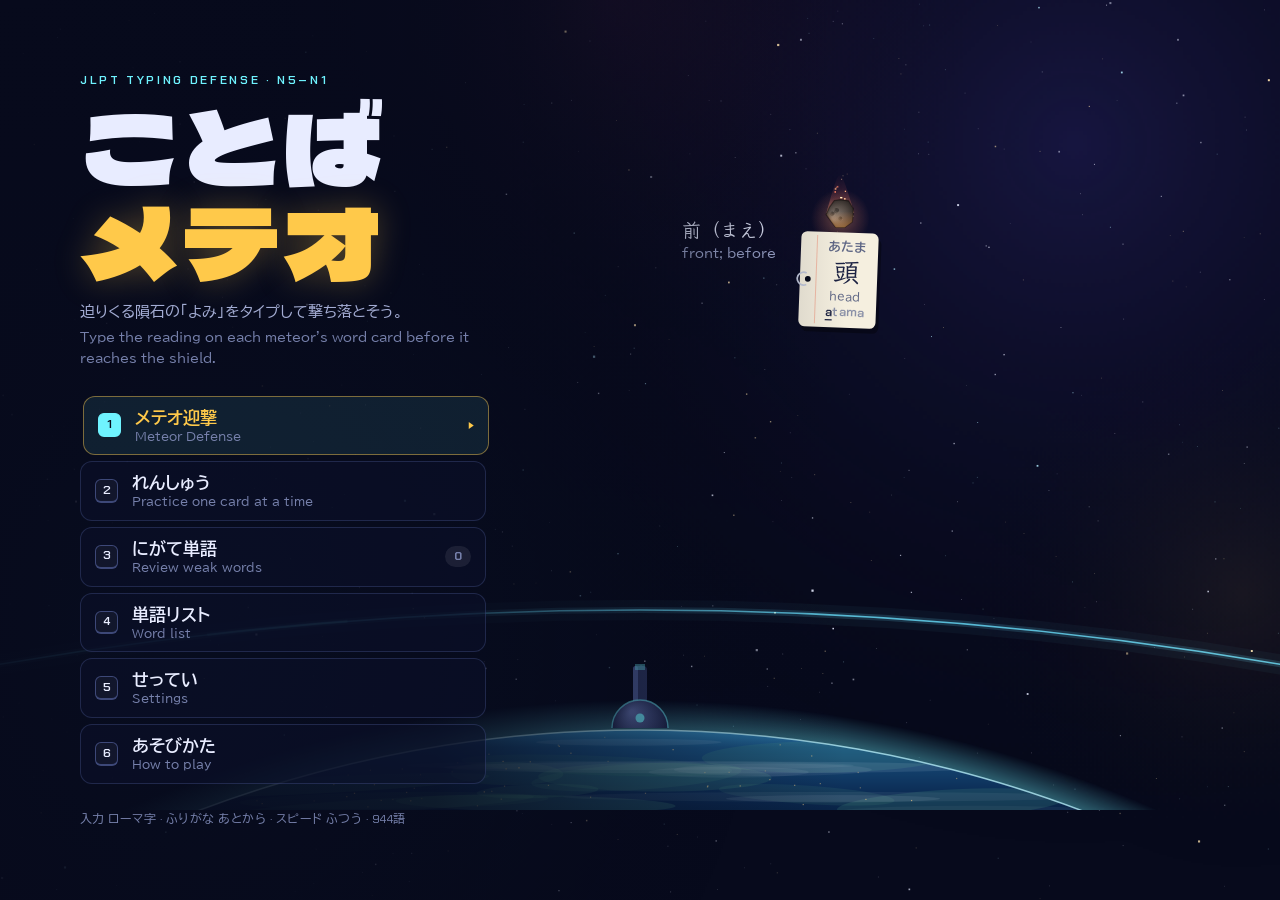
==== commit 4f6f1013: "Point the site at kotoba-meteor.pages.dev Add a play link to the README, link-preview tags (Open Gra" ====
--- a/docs/index.html
+++ b/docs/index.html
@@ -4,8 +4,20 @@
 <meta charset="utf-8">
 <meta name="viewport" content="width=device-width, initial-scale=1, viewport-fit=cover">
 <link rel="icon" href="data:image/svg+xml,%3Csvg xmlns='http://www.w3.org/2000/svg' viewBox='0 0 64 64'%3E%3Crect width='64' height='64' rx='14' fill='%23070a1c'/%3E%3Cpath d='M12 8 L36 32' stroke='%23ff9d3b' stroke-width='9' stroke-linecap='round' opacity='.55'/%3E%3Ccircle cx='39' cy='36' r='14' fill='%238d8278'/%3E%3Ccircle cx='35' cy='32' r='3.5' fill='%23564c46'/%3E%3Crect x='20' y='50' width='30' height='6' rx='2' fill='%23f5efdf'/%3E%3C/svg%3E">
+<link rel="canonical" href="https://kotoba-meteor.pages.dev/">
+<meta property="og:type" content="website">
+<meta property="og:site_name" content="ことばメテオ">
+<meta property="og:title" content="ことばメテオ · Kotoba Meteor">
+<meta property="og:description" content="迫りくる隕石の「よみ」をタイプして撃ち落とす、JLPT学習者向けタイピングゲーム。A typing game for learners of Japanese (JLPT N5–N1).">
+<meta property="og:url" content="https://kotoba-meteor.pages.dev/">
+<meta property="og:image" content="https://kotoba-meteor.pages.dev/og.jpg">
+<meta property="og:image:width" content="1200">
+<meta property="og:image:height" content="630">
+<meta property="og:image:alt" content="ことばメテオのタイトル画面。隕石の単語カード「外国人」にレーザーが命中している">
+<meta property="og:locale" content="ja_JP">
+<meta name="twitter:card" content="summary_large_image">
 <title>ことばメテオ</title>
-<meta name="description" content="JLPT N5–N1 vocabulary typing game: shoot down meteors by typing the reading.">
+<meta name="description" content="迫りくる隕石の「よみ」をタイプして撃ち落とす、JLPT学習者向けタイピングゲーム。A typing game for learners of Japanese: JLPT N5–N1 vocabulary with romaji and kana input.">
 <link rel="preconnect" href="https://fonts.googleapis.com">
 <link rel="preconnect" href="https://fonts.gstatic.com" crossorigin>
 <link rel="stylesheet" href="https://fonts.googleapis.com/css2?family=BIZ+UDPGothic:wght@400;700&family=Chakra+Petch:wght@500;600;700&family=Dela+Gothic+One&family=Klee+One:wght@600&display=swap">
